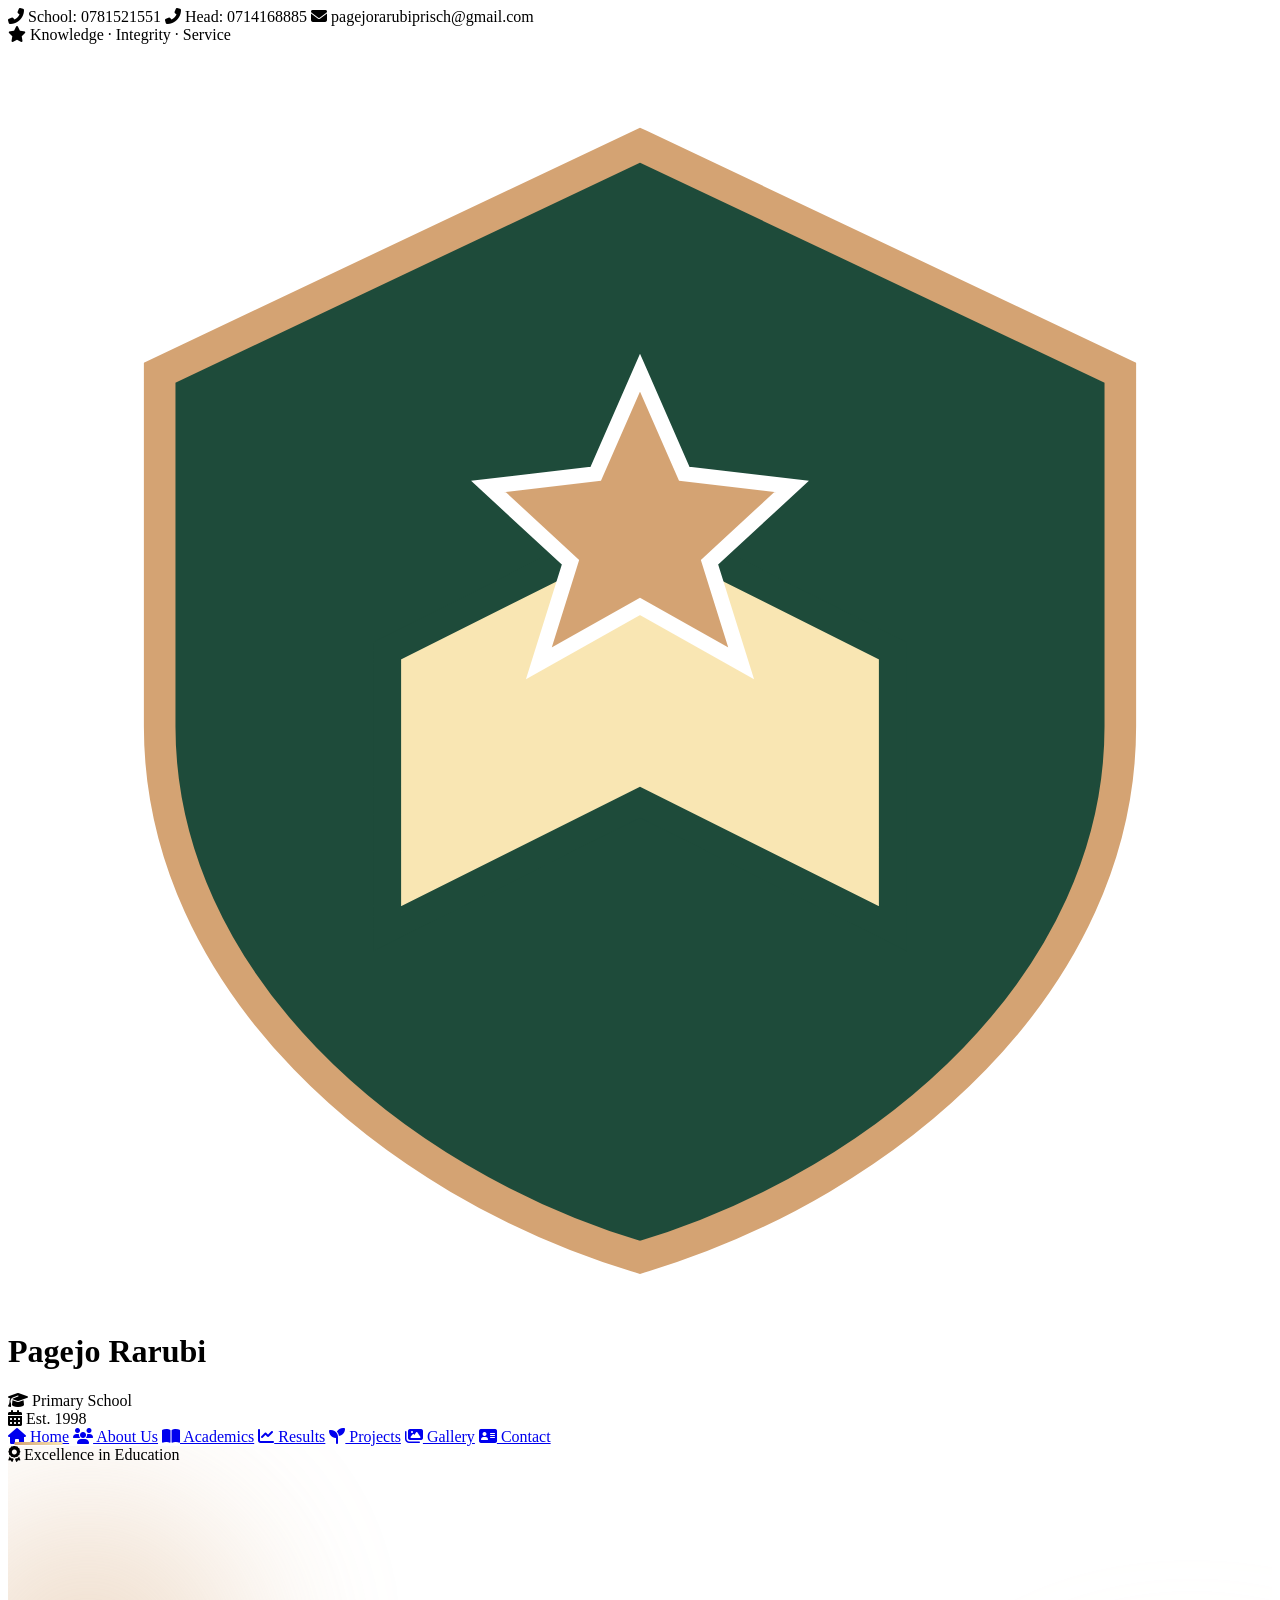
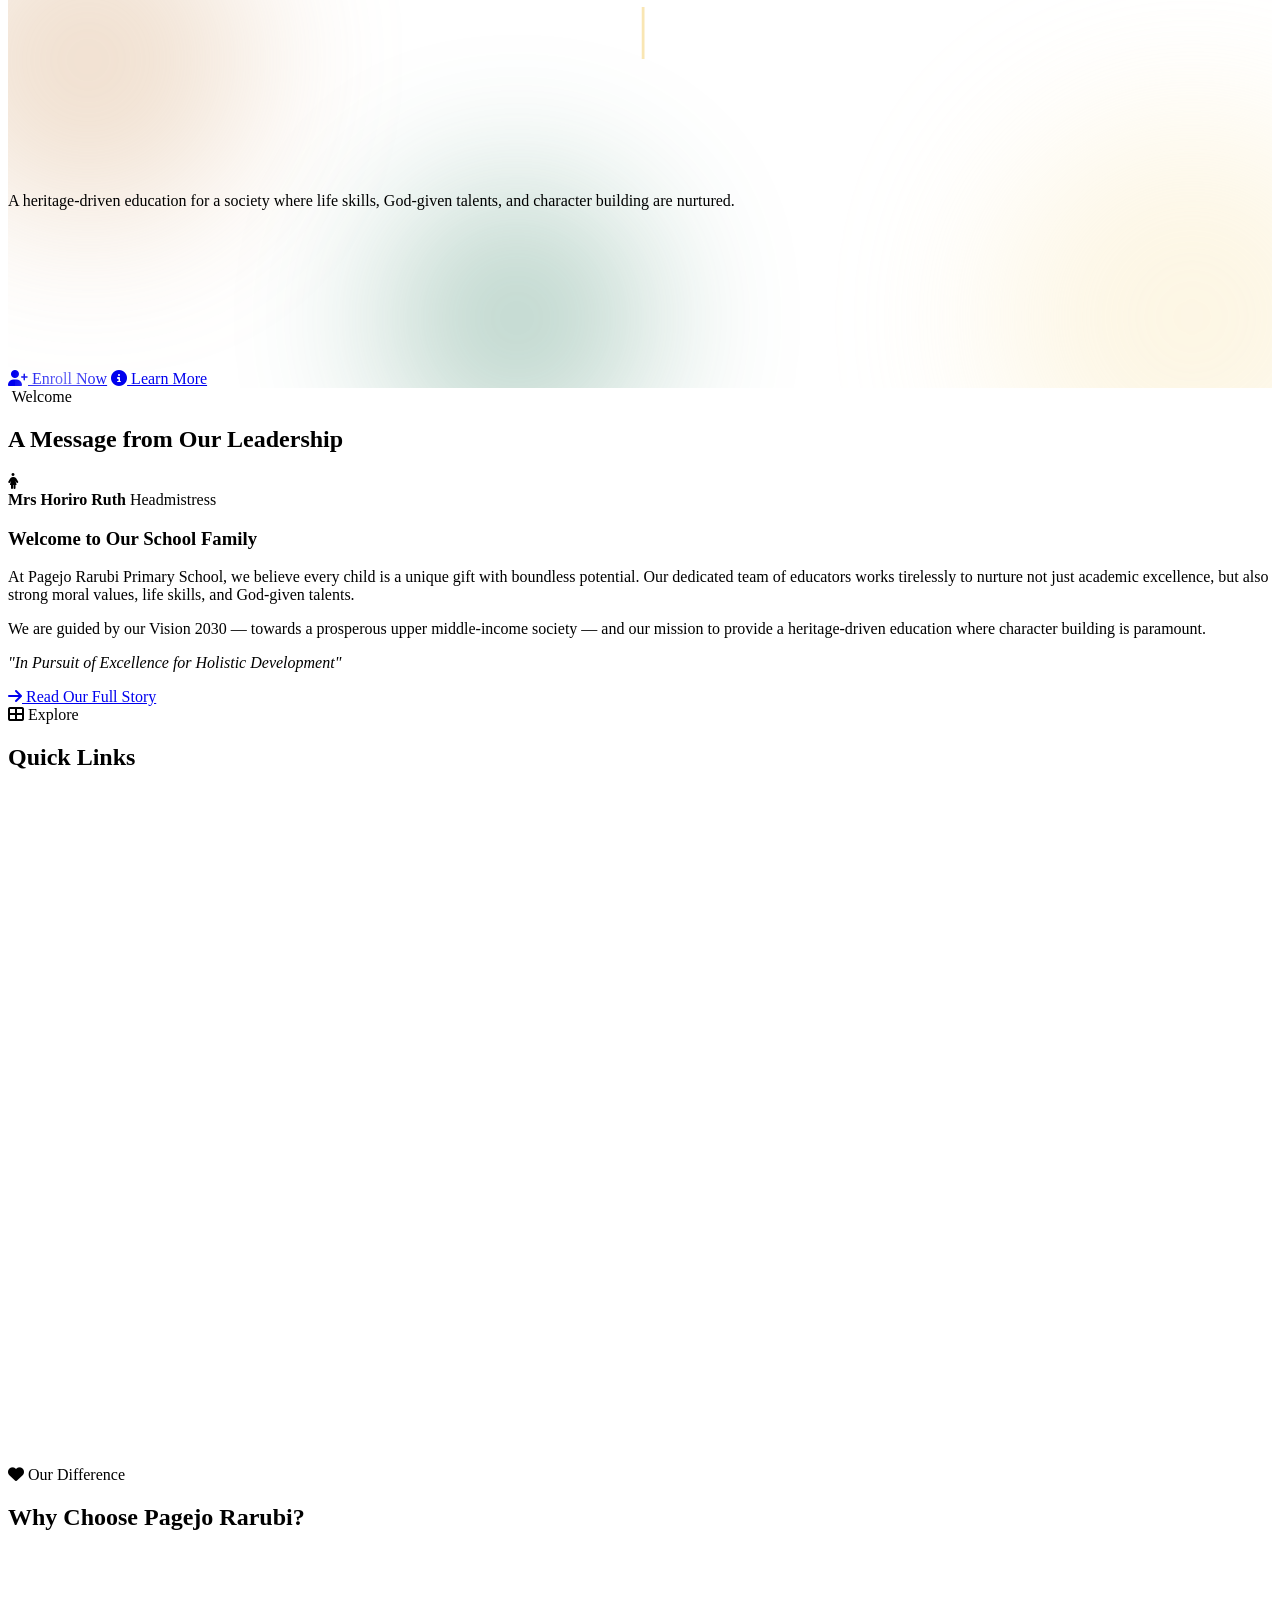
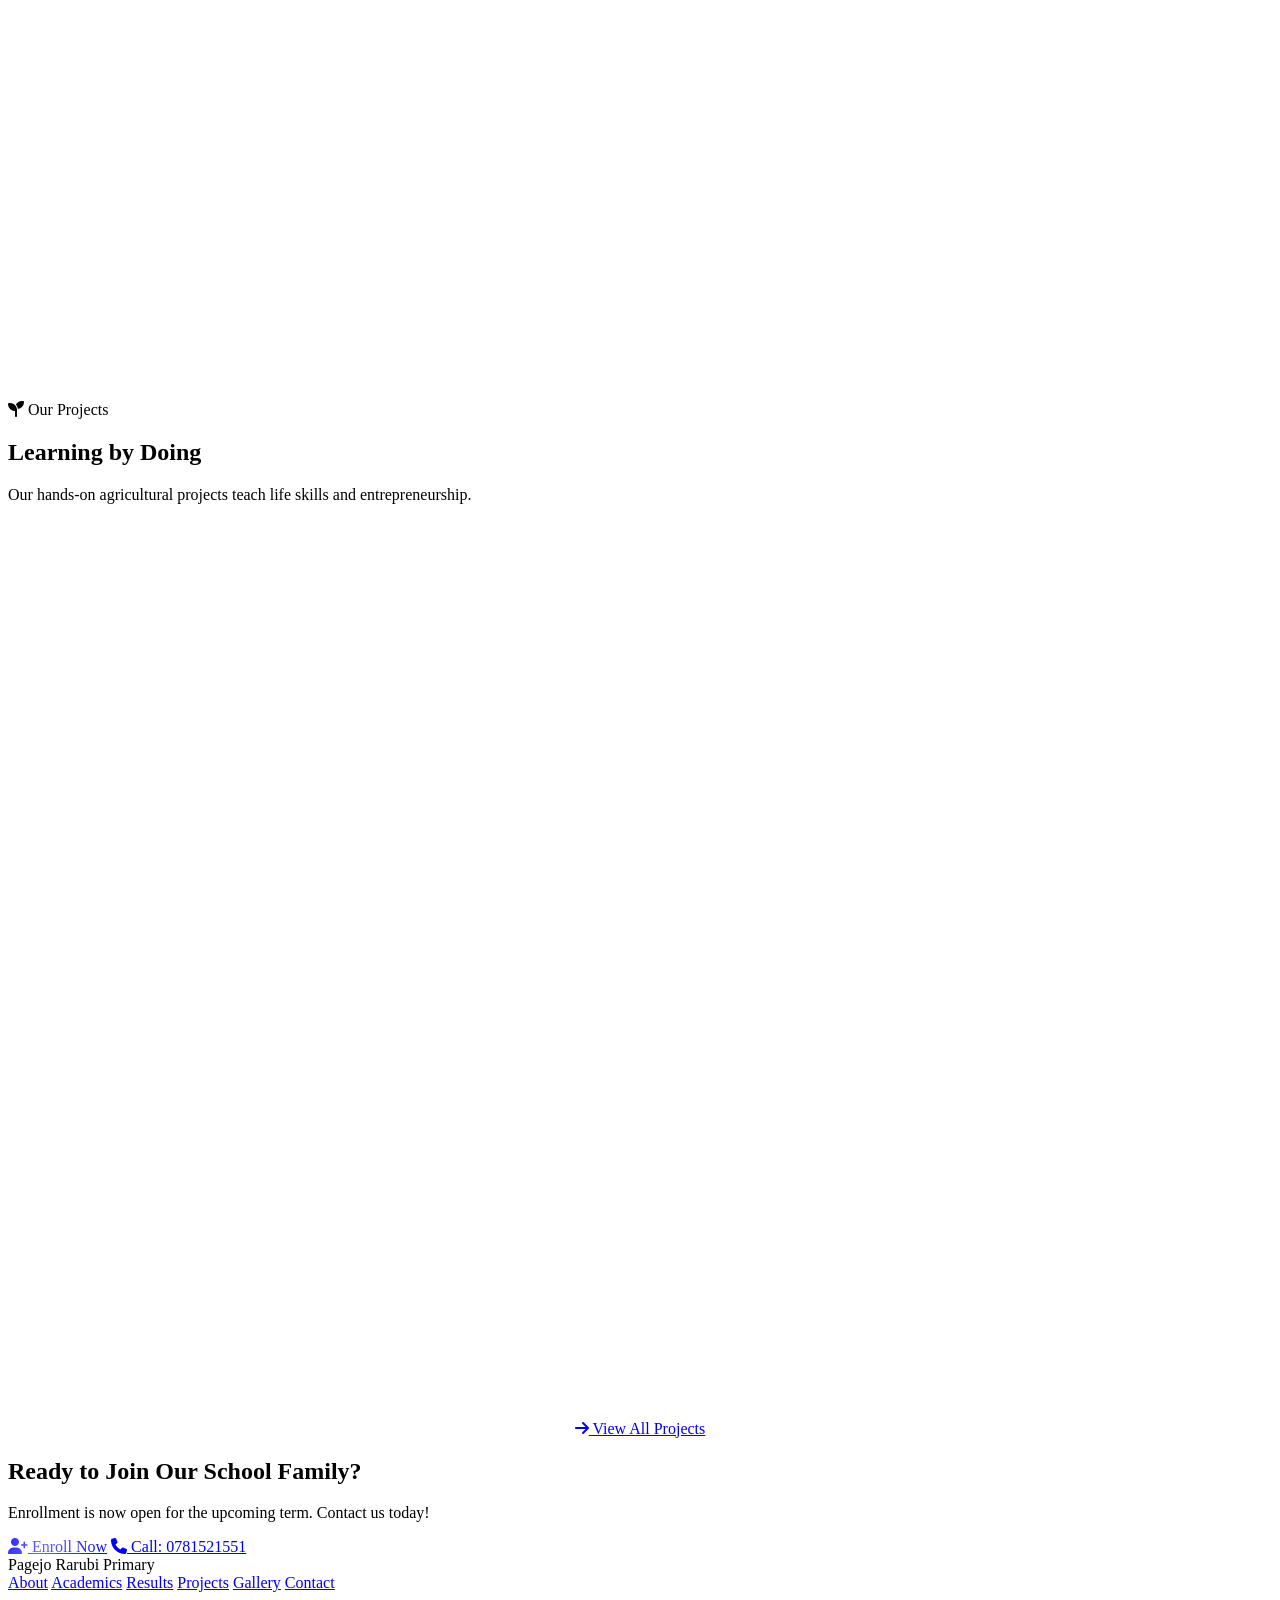
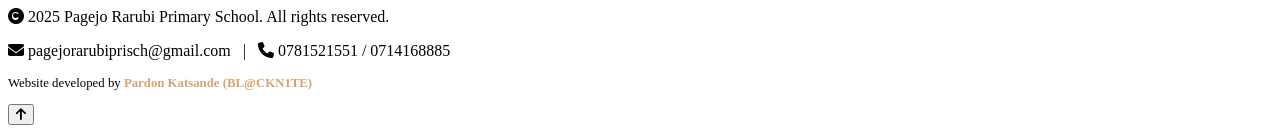
==== index.html @ 3836913b "Update index.html" ====
<!DOCTYPE html>
<html lang="en">
<head>
  <meta charset="UTF-8">
  <meta name="viewport" content="width=device-width, initial-scale=1.0">
  <title>Pagejo Rarubi Primary School | Home</title>
  <meta name="description" content="Pagejo Rarubi Primary School — Excellence in Education.">
  <link rel="preconnect" href="https://fonts.googleapis.com">
  <link rel="preconnect" href="https://fonts.gstatic.com" crossorigin>
  <link href="https://fonts.googleapis.com/css2?family=Montserrat:wght@400;600;700;800;900&family=Open+Sans:wght@400;500;600;700&display=swap" rel="stylesheet">
  <link rel="stylesheet" href="https://cdnjs.cloudflare.com/ajax/libs/font-awesome/6.4.0/css/all.min.css">
  <link rel="stylesheet" href="css/style.css">
  <link rel="stylesheet" href="css/drawer.css">
  <style>
    /* ============================================================
       HOMEPAGE ANIMATIONS
       ============================================================ */

    /* ---------- Floating background orbs ---------- */
    .hero { position: relative; overflow: hidden; }
    .orb {
      position: absolute;
      border-radius: 50%;
      filter: blur(80px);
      opacity: 0.35;
      pointer-events: none;
      z-index: 0;
      animation: orbFloat 18s ease-in-out infinite;
    }
    .orb-1 { width: 320px; height: 320px; background: #d4a373; top: 10%; left: -80px; animation-delay: 0s; }
    .orb-2 { width: 400px; height: 400px; background: #f9e6b3; top: 50%; right: -120px; animation-delay: -6s; }
    .orb-3 { width: 260px; height: 260px; background: #2e7d5e; bottom: -60px; left: 30%; animation-delay: -12s; }

    @keyframes orbFloat {
      0%, 100% { transform: translate(0, 0) scale(1); }
      33%      { transform: translate(40px, -30px) scale(1.1); }
      66%      { transform: translate(-30px, 20px) scale(0.95); }
    }
    .hero-content { position: relative; z-index: 2; }

    /* ---------- Hero badge pulse ---------- */
    .hero-badge {
      animation: badgeFloat 3s ease-in-out infinite, badgeFadeIn 0.8s ease 0.1s both;
    }
    @keyframes badgeFloat {
      0%, 100% { transform: translateY(0); }
      50%      { transform: translateY(-6px); }
    }
    @keyframes badgeFadeIn {
      from { opacity: 0; transform: translateY(-20px) scale(0.9); }
      to   { opacity: 1; transform: translateY(0) scale(1); }
    }

    /* ---------- HERO TITLE — Typing Animation ---------- */
    .hero h2 {
      min-height: 4.2em;
      display: flex;
      align-items: center;
      justify-content: center;
      flex-wrap: wrap;
      font-size: 3.5rem;
      line-height: 1.15;
    }

    .typing-text {
      display: inline-block;
      background: linear-gradient(120deg, #f9e6b3 0%, #d4a373 50%, #f9e6b3 100%);
      background-size: 200% 100%;
      -webkit-background-clip: text;
      background-clip: text;
      -webkit-text-fill-color: transparent;
      animation: shimmerText 3s ease-in-out infinite;
      word-break: break-word;
    }

    @keyframes shimmerText {
      0%, 100% { background-position: 0% 50%; }
      50%      { background-position: 100% 50%; }
    }

    .typing-cursor {
      display: inline-block;
      margin-left: 6px;
      font-weight: 300;
      color: #f9e6b3;
      -webkit-text-fill-color: #f9e6b3;
      animation: blink 0.8s steps(2, start) infinite;
    }

    @keyframes blink {
      0%, 100% { opacity: 1; }
      50%      { opacity: 0; }
    }

    /* ---------- Hero subtitle slide-up ---------- */
    .hero p { animation: subtitleSlide 0.9s ease 0.6s both; }
    @keyframes subtitleSlide {
      from { opacity: 0; transform: translateY(25px); }
      to   { opacity: 1; transform: translateY(0); }
    }

    /* ---------- Hero stats counter pulse ---------- */
    .hero-stat .number { transition: transform 0.3s ease; }
    .hero-stat:hover .number {
      transform: scale(1.15);
      text-shadow: 0 0 30px rgba(249, 230, 179, 0.8);
    }

    /* ---------- Hero actions slide-in ---------- */
    .hero-actions { animation: subtitleSlide 0.9s ease 0.9s both; }

    /* ---------- Button shimmer ---------- */
    .btn {
      position: relative;
      overflow: hidden;
    }
    .btn::before {
      content: '';
      position: absolute;
      top: 0;
      left: -100%;
      width: 100%;
      height: 100%;
      background: linear-gradient(120deg, transparent 0%, rgba(255,255,255,0.4) 50%, transparent 100%);
      transition: left 0.7s ease;
      pointer-events: none;
    }
    .btn:hover::before { left: 100%; }

    /* ---------- Section header underline draw-in ---------- */
    .section-header h2::after {
      transform: scaleX(0);
      transform-origin: center;
      transition: transform 0.8s cubic-bezier(0.34, 1.56, 0.64, 1);
    }
    .section-header.visible h2::after { transform: scaleX(1); }

    /* ---------- Card stagger entrance ---------- */
    .quick-link-card,
    .highlight-card,
    .project-preview,
    .hero-stat {
      opacity: 0;
      transform: translateY(40px) scale(0.95);
      transition: opacity 0.7s ease, transform 0.7s cubic-bezier(0.34, 1.56, 0.64, 1);
    }
    .quick-link-card.visible,
    .highlight-card.visible,
    .project-preview.visible,
    .hero-stat.visible {
      opacity: 1;
      transform: translateY(0) scale(1);
    }

    .quick-link-card:nth-child(1) { transition-delay: 0s; }
    .quick-link-card:nth-child(2) { transition-delay: 0.08s; }
    .quick-link-card:nth-child(3) { transition-delay: 0.16s; }
    .quick-link-card:nth-child(4) { transition-delay: 0.24s; }
    .quick-link-card:nth-child(5) { transition-delay: 0.32s; }
    .quick-link-card:nth-child(6) { transition-delay: 0.4s; }

    .highlight-card:nth-child(1) { transition-delay: 0s; }
    .highlight-card:nth-child(2) { transition-delay: 0.1s; }
    .highlight-card:nth-child(3) { transition-delay: 0.2s; }
    .highlight-card:nth-child(4) { transition-delay: 0.3s; }

    .project-preview:nth-child(1) { transition-delay: 0s; }
    .project-preview:nth-child(2) { transition-delay: 0.12s; }
    .project-preview:nth-child(3) { transition-delay: 0.24s; }

    .quick-link-card:hover .quick-icon,
    .highlight-card:hover .icon-circle {
      animation: iconWiggle 0.6s ease;
    }
    @keyframes iconWiggle {
      0%   { transform: rotate(0) scale(1); }
      25%  { transform: rotate(-12deg) scale(1.15); }
      50%  { transform: rotate(10deg) scale(1.1); }
      75%  { transform: rotate(-5deg) scale(1.05); }
      100% { transform: rotate(0) scale(1); }
    }

    /* ---------- Welcome image Ken Burns zoom ---------- */
    .welcome-image img { transition: transform 8s ease; }
    .welcome-image.visible img { animation: kenBurns 12s ease-in-out infinite alternate; }
    @keyframes kenBurns {
      0%   { transform: scale(1) translate(0, 0); }
      100% { transform: scale(1.12) translate(-3%, -2%); }
    }

    /* ---------- Navbar underline slide ---------- */
    .navbar a { position: relative; overflow: hidden; }
    .navbar a::after {
      content: '';
      position: absolute;
      bottom: 0;
      left: 50%;
      width: 0;
      height: 3px;
      background: linear-gradient(90deg, #d4a373, #f9e6b3);
      transition: width 0.35s ease, left 0.35s ease;
      transform: translateX(-50%);
    }
    .navbar a:hover::after,
    .navbar a.active::after { width: 80%; }

    /* ---------- Back to top bounce-in ---------- */
    .back-to-top.visible { animation: bounceIn 0.6s cubic-bezier(0.34, 1.56, 0.64, 1); }
    @keyframes bounceIn {
      0%   { opacity: 0; transform: translateY(40px) scale(0.6); }
      60%  { opacity: 1; transform: translateY(-8px) scale(1.05); }
      100% { opacity: 1; transform: translateY(0) scale(1); }
    }

    /* ---------- Accessibility ---------- */
    @media (prefers-reduced-motion: reduce) {
      *, *::before, *::after {
        animation-duration: 0.01ms !important;
        animation-iteration-count: 1 !important;
        transition-duration: 0.01ms !important;
      }
      .quick-link-card, .highlight-card, .project-preview, .hero-stat { opacity: 1; transform: none; }
    }

    /* ---------- Mobile ---------- */
    @media (max-width: 768px) {
      .hero h2 { font-size: 2rem; min-height: 5em; }
      .typing-cursor { margin-left: 3px; }
      .orb-1 { width: 200px; height: 200px; }
      .orb-2 { width: 250px; height: 250px; }
      .orb-3 { width: 160px; height: 160px; }
    }
  </style>
</head>
<body class="page-home">

  <!-- TOP BAR -->
  <div class="top-bar">
    <div class="contact-info">
      <span><i class="fas fa-phone-alt"></i> School: 0781521551</span>
      <span><i class="fas fa-phone-alt"></i> Head: 0714168885</span>
      <span><i class="fas fa-envelope"></i> pagejorarubiprisch@gmail.com</span>
    </div>
    <div class="motto"><i class="fas fa-star"></i> Knowledge · Integrity · Service</div>
  </div>

  <!-- HEADER -->
  <header class="main-header" id="mainHeader">
    <div class="logo-area">
      <img src="images/logo.png" alt="Pagejo Rarubi Logo" class="school-logo-svg" style="object-fit: contain;" onerror="this.outerHTML='<svg class=\'school-logo-svg\' viewBox=\'0 0 100 100\' xmlns=\'http://www.w3.org/2000/svg\'><path d=\'M50 8 L88 26 L88 54 C88 74 70 90 50 96 C30 90 12 74 12 54 L12 26 L50 8 Z\' fill=\'#1e4b3a\' stroke=\'#d4a373\' stroke-width=\'2.5\'/><path d=\'M30 48 L50 38 L70 48 L70 70 L50 60 L30 70 L30 48 Z\' fill=\'#f9e6b3\' stroke=\'#1e4b3a\' stroke-width=\'2.2\'/><path d=\'M50 26 L53.5 34 L62 35 L55.5 41 L58 49 L50 44.5 L42 49 L44.5 41 L38 35 L46.5 34 L50 26 Z\' fill=\'#d4a373\' stroke=\'#fff\' stroke-width=\'1.2\'/></svg>';">
      <div class="school-name">
        <h1>Pagejo Rarubi</h1>
        <div class="subhead"><i class="fas fa-graduation-cap"></i> Primary School</div>
      </div>
    </div>
    <div class="header-badge"><i class="fas fa-calendar-alt"></i> Est. 1998</div>
  </header>

  <!-- NAVIGATION -->
  <nav class="navbar">
    <a href="index.html" class="active"><i class="fas fa-home"></i> Home</a>
    <a href="about.html"><i class="fas fa-users"></i> About Us</a>
    <a href="academics.html"><i class="fas fa-book-open"></i> Academics</a>
    <a href="results.html"><i class="fas fa-chart-line"></i> Results</a>
    <a href="projects.html"><i class="fas fa-seedling"></i> Projects</a>
    <a href="gallery.html"><i class="fas fa-images"></i> Gallery</a>
    <a href="contact.html"><i class="fas fa-address-card"></i> Contact</a>
  </nav>

  <!-- HERO -->
  <section class="hero" id="hero">
    <div class="orb orb-1"></div>
    <div class="orb orb-2"></div>
    <div class="orb orb-3"></div>

    <div class="hero-content">
      <div class="hero-badge"><i class="fas fa-award"></i> Excellence in Education</div>

      <h2 id="heroTitle">
        <span id="typingText" class="typing-text"></span><span class="typing-cursor">|</span>
      </h2>

      <p>A heritage-driven education for a society where life skills, God-given talents, and character building are nurtured.</p>

      <div class="hero-stats">
        <div class="hero-stat animate-on-scroll"><div class="number" data-count="25" data-suffix="+">0+</div><div class="label">Years of Excellence</div></div>
        <div class="hero-stat animate-on-scroll"><div class="number" data-count="446">0</div><div class="label">Happy Learners</div></div>
        <div class="hero-stat animate-on-scroll"><div class="number" data-count="13">0</div><div class="label">Dedicated Staff</div></div>
        <div class="hero-stat animate-on-scroll"><div class="number" data-count="80" data-suffix="%">0%</div><div class="label">Pass Rate</div></div>
      </div>

      <div class="hero-actions">
        <a href="contact.html" class="btn btn-gold"><i class="fas fa-user-plus"></i> Enroll Now</a>
        <a href="about.html" class="btn btn-outline"><i class="fas fa-info-circle"></i> Learn More</a>
      </div>
    </div>
  </section>

  <!-- WELCOME -->
  <section class="section" id="welcome-section">
    <div class="section-container">
      <div class="section-header animate-on-scroll">
        <span class="eyebrow"><i class="fas fa-hand-wave"></i> Welcome</span>
        <h2>A Message from Our Leadership</h2>
      </div>
      <div class="welcome-grid">
        <div class="welcome-image animate-on-scroll" style="padding: 0; overflow: hidden;">
          <img src="images/head-horiro.jpg" alt="Mrs Horiro Ruth - Headmistress" loading="lazy" style="width: 100%; height: 100%; object-fit: cover; min-height: 350px; position: absolute; top: 0; left: 0;" onerror="this.style.display='none'; this.parentElement.insertAdjacentHTML('afterbegin', '<i class=\'fas fa-female placeholder-icon\'></i>');">
          <div class="image-caption">
            <strong>Mrs Horiro Ruth</strong>
            <span>Headmistress</span>
          </div>
        </div>
        <div class="welcome-text animate-on-scroll">
          <h3>Welcome to Our School Family</h3>
          <p>At Pagejo Rarubi Primary School, we believe every child is a unique gift with boundless potential. Our dedicated team of educators works tirelessly to nurture not just academic excellence, but also strong moral values, life skills, and God-given talents.</p>
          <p>We are guided by our Vision 2030 — towards a prosperous upper middle-income society — and our mission to provide a heritage-driven education where character building is paramount.</p>
          <p><em>"In Pursuit of Excellence for Holistic Development"</em></p>
          <a href="about.html" class="btn btn-green"><i class="fas fa-arrow-right"></i> Read Our Full Story</a>
        </div>
      </div>
    </div>
  </section>

  <!-- QUICK LINKS -->
  <section class="section" id="quick-links" style="background: rgba(255,255,255,0.7);">
    <div class="section-container">
      <div class="section-header animate-on-scroll">
        <span class="eyebrow"><i class="fas fa-th-large"></i> Explore</span>
        <h2>Quick Links</h2>
      </div>
      <div class="quick-links-grid">
        <a href="about.html" class="quick-link-card animate-on-scroll">
          <div class="quick-icon"><i class="fas fa-bullseye"></i></div>
          <h4>Vision &amp; Mission</h4>
          <p>Discover our direction and purpose</p>
        </a>
        <a href="about.html" class="quick-link-card animate-on-scroll">
          <div class="quick-icon"><i class="fas fa-handshake"></i></div>
          <h4>Client's Charter</h4>
          <p>Our promise to learners and parents</p>
        </a>
        <a href="academics.html" class="quick-link-card animate-on-scroll">
          <div class="quick-icon"><i class="fas fa-clock"></i></div>
          <h4>Timetable</h4>
          <p>Daily and afternoon activities</p>
        </a>
        <a href="results.html" class="quick-link-card animate-on-scroll">
          <div class="quick-icon"><i class="fas fa-chart-line"></i></div>
          <h4>Results</h4>
          <p>View examination performance</p>
        </a>
        <a href="projects.html" class="quick-link-card animate-on-scroll">
          <div class="quick-icon"><i class="fas fa-seedling"></i></div>
          <h4>School Projects</h4>
          <p>Mushroom, pumpkins &amp; road runners</p>
        </a>
        <a href="contact.html" class="quick-link-card animate-on-scroll">
          <div class="quick-icon"><i class="fas fa-address-card"></i></div>
          <h4>Contact Us</h4>
          <p>Enrollment &amp; general enquiries</p>
        </a>
      </div>
    </div>
  </section>

  <!-- WHY CHOOSE US -->
  <section class="section" id="why-choose">
    <div class="section-container">
      <div class="section-header animate-on-scroll">
        <span class="eyebrow"><i class="fas fa-heart"></i> Our Difference</span>
        <h2>Why Choose Pagejo Rarubi?</h2>
      </div>
      <div class="highlights-grid">
        <div class="highlight-card animate-on-scroll">
          <div class="icon-circle"><i class="fas fa-book"></i></div>
          <h4>Rich Curriculum</h4>
          <p>Balanced national curriculum enriched with arts, sports, and life skills.</p>
        </div>
        <div class="highlight-card animate-on-scroll">
          <div class="icon-circle"><i class="fas fa-hand-holding-heart"></i></div>
          <h4>Care &amp; Support</h4>
          <p>Small class sizes and dedicated teachers focused on every child's growth.</p>
        </div>
        <div class="highlight-card animate-on-scroll">
          <div class="icon-circle"><i class="fas fa-tree"></i></div>
          <h4>Green Campus</h4>
          <p>Spacious grounds and a school garden that inspire curiosity and health.</p>
        </div>
        <div class="highlight-card animate-on-scroll">
          <div class="icon-circle"><i class="fas fa-trophy"></i></div>
          <h4>Holistic Success</h4>
          <p>We celebrate academics, sports, culture, and character development.</p>
        </div>
      </div>
    </div>
  </section>

  <!-- PROJECTS PREVIEW -->
  <section class="section" id="projects-preview" style="background: rgba(255,255,255,0.7);">
    <div class="section-container">
      <div class="section-header animate-on-scroll">
        <span class="eyebrow"><i class="fas fa-seedling"></i> Our Projects</span>
        <h2>Learning by Doing</h2>
        <p>Our hands-on agricultural projects teach life skills and entrepreneurship.</p>
      </div>
      <div class="projects-preview-grid">
        <div class="project-preview animate-on-scroll">
          <div class="project-preview-img" style="background: linear-gradient(135deg, #8B6F47, #6B4F2F); height: 200px; padding: 0; overflow: hidden;">
            <img src="images/mushroom.jpg" alt="Mushroom Growing Project" loading="lazy" style="width: 100%; height: 100%; object-fit: cover; transition: transform 0.6s ease;" onmouseover="this.style.transform='scale(1.1)'" onmouseout="this.style.transform='scale(1)'" onerror="this.style.display='none'; this.parentElement.innerHTML='<i class=\'fas fa-seedling\' style=\'font-size: 4rem; color: #fff;\'></i>';">
          </div>
          <h4>Mushroom Growing</h4>
          <p>Students learn cultivation, harvesting, and marketing of mushrooms.</p>
        </div>
        <div class="project-preview animate-on-scroll">
          <div class="project-preview-img" style="background: linear-gradient(135deg, #E67E22, #D35400); height: 200px; padding: 0; overflow: hidden;">
            <img src="images/pumpkin.jpg" alt="Pumpkin Farming Project" loading="lazy" style="width: 100%; height: 100%; object-fit: cover; transition: transform 0.6s ease;" onmouseover="this.style.transform='scale(1.1)'" onmouseout="this.style.transform='scale(1)'" onerror="this.style.display='none'; this.parentElement.innerHTML='<i class=\'fas fa-leaf\' style=\'font-size: 4rem; color: #fff;\'></i>';">
          </div>
          <h4>Pumpkin Farming</h4>
          <p>Planting, nurturing, and harvesting pumpkins for nutrition and income.</p>
        </div>
        <div class="project-preview animate-on-scroll">
          <div class="project-preview-img" style="background: linear-gradient(135deg, #3498DB, #2980B9); height: 200px; padding: 0; overflow: hidden;">
            <img src="images/roadrunners.jpg" alt="Road Runners Chicks Project" loading="lazy" style="width: 100%; height: 100%; object-fit: cover; transition: transform 0.6s ease;" onmouseover="this.style.transform='scale(1.1)'" onmouseout="this.style.transform='scale(1)'" onerror="this.style.display='none'; this.parentElement.innerHTML='<i class=\'fas fa-kiwi-bird\' style=\'font-size: 4rem; color: #fff;\'></i>';">
          </div>
          <h4>Road Runners Chicks</h4>
          <p>Poultry rearing project teaching students animal husbandry skills.</p>
        </div>
      </div>
      <div style="text-align: center; margin-top: 2rem;">
        <a href="projects.html" class="btn btn-green"><i class="fas fa-arrow-right"></i> View All Projects</a>
      </div>
    </div>
  </section>

  <!-- CTA BANNER -->
  <section class="cta-banner" id="cta-banner">
    <div class="cta-content">
      <h2>Ready to Join Our School Family?</h2>
      <p>Enrollment is now open for the upcoming term. Contact us today!</p>
      <div class="cta-actions">
        <a href="contact.html" class="btn btn-gold"><i class="fas fa-user-plus"></i> Enroll Now</a>
        <a href="tel:0781521551" class="btn btn-outline"><i class="fas fa-phone"></i> Call: 0781521551</a>
      </div>
    </div>
  </section>

  <!-- FOOTER -->
  <footer class="footer">
    <div class="footer-content">
      <div class="footer-brand">
        <img src="images/logo.png" alt="School Logo" style="width: 50px; height: 50px; object-fit: contain;" onerror="this.style.display='none';">
        <span>Pagejo Rarubi Primary</span>
      </div>
      <div class="footer-links">
        <a href="about.html">About</a>
        <a href="academics.html">Academics</a>
        <a href="results.html">Results</a>
        <a href="projects.html">Projects</a>
        <a href="gallery.html">Gallery</a>
        <a href="contact.html">Contact</a>
      </div>
    </div>
    <div class="footer-bottom">
      <p><i class="fas fa-copyright"></i> 2025 Pagejo Rarubi Primary School. All rights reserved.</p>
      <p><i class="fas fa-envelope"></i> pagejorarubiprisch@gmail.com &nbsp; | &nbsp; <i class="fas fa-phone"></i> 0781521551 / 0714168885</p>
      <p style="margin-top: 8px; font-size: 0.8rem;">Website developed by <strong style="color: var(--accent, #d4a373);">Pardon Katsande (BL@CKN1TE)</strong></p>
    </div>
  </footer>

  <button class="back-to-top" id="backToTop"><i class="fas fa-arrow-up"></i></button>

  <!-- SCRIPTS -->
  <script src="js/admin.js"></script>
  <script src="js/lightbox.js"></script>
  <script src="js/drawer.js"></script>
  <script src="js/script.js"></script>
</body>
          </html>
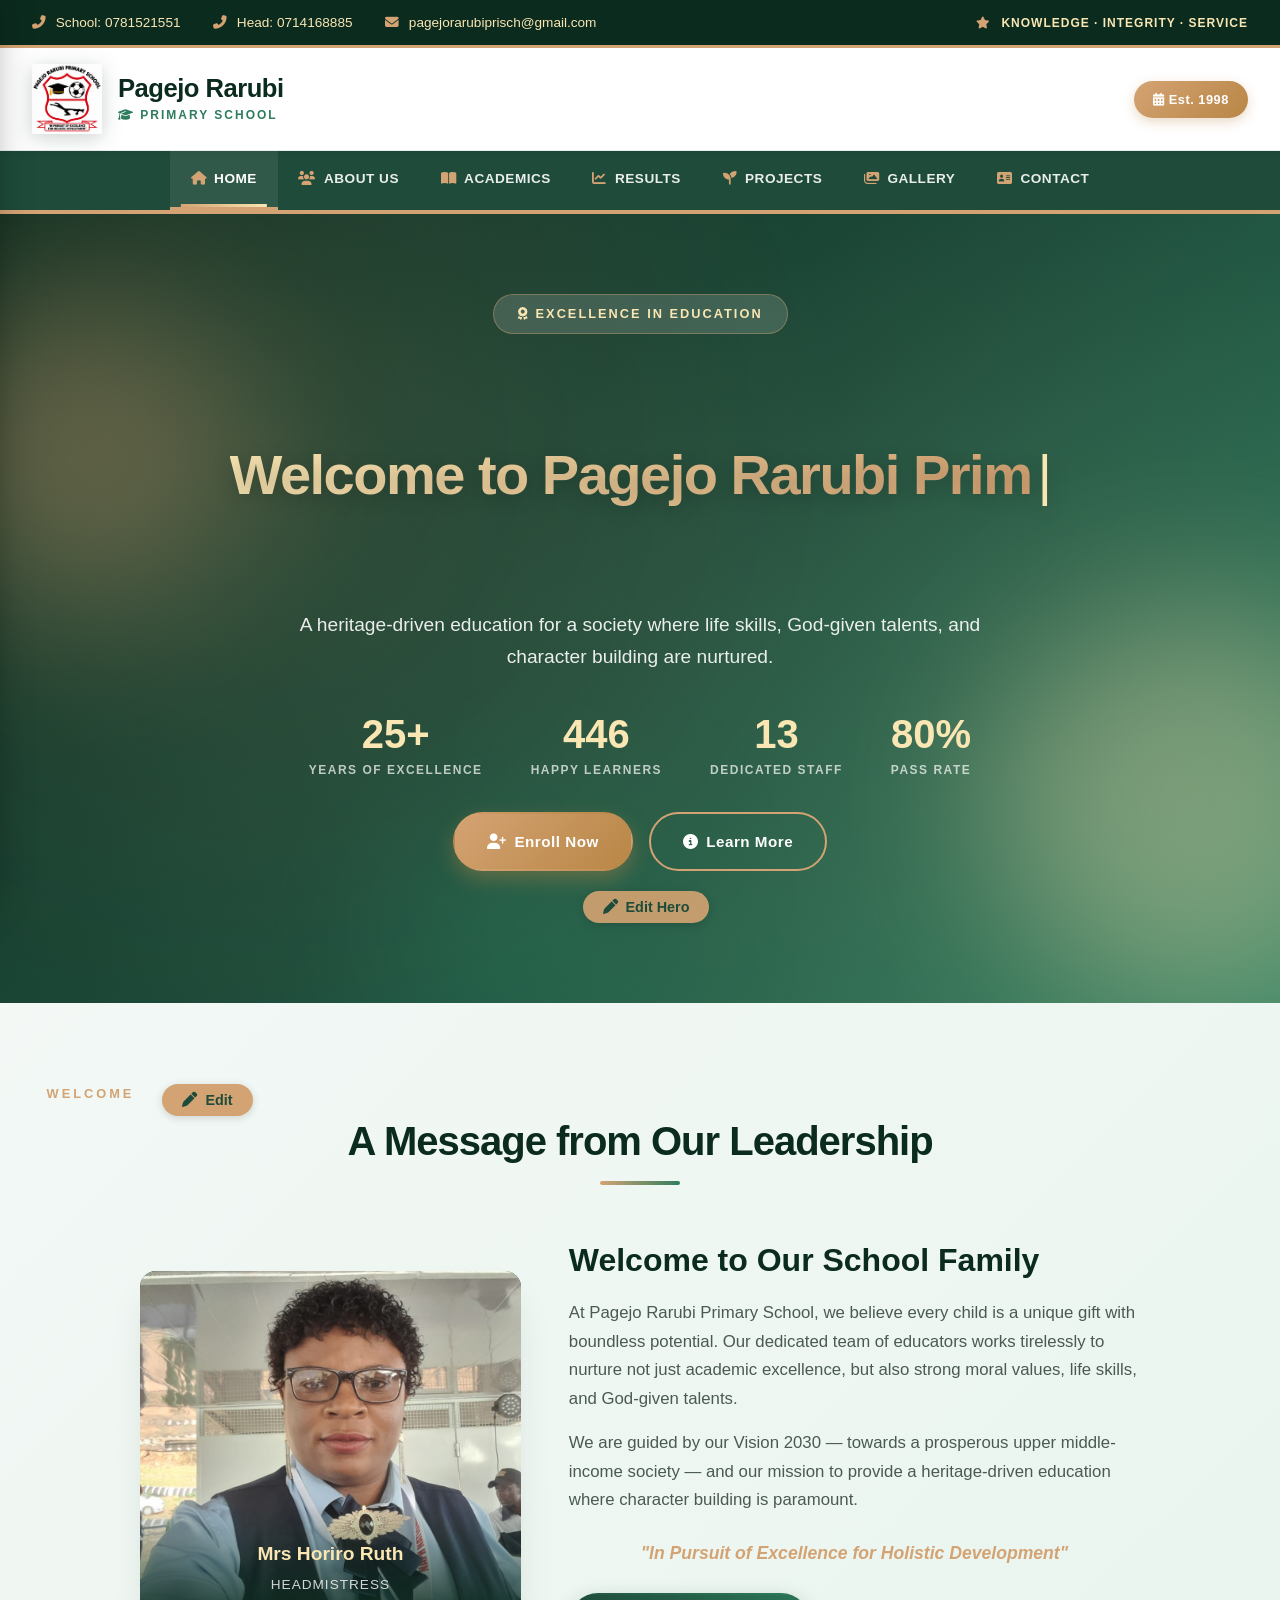
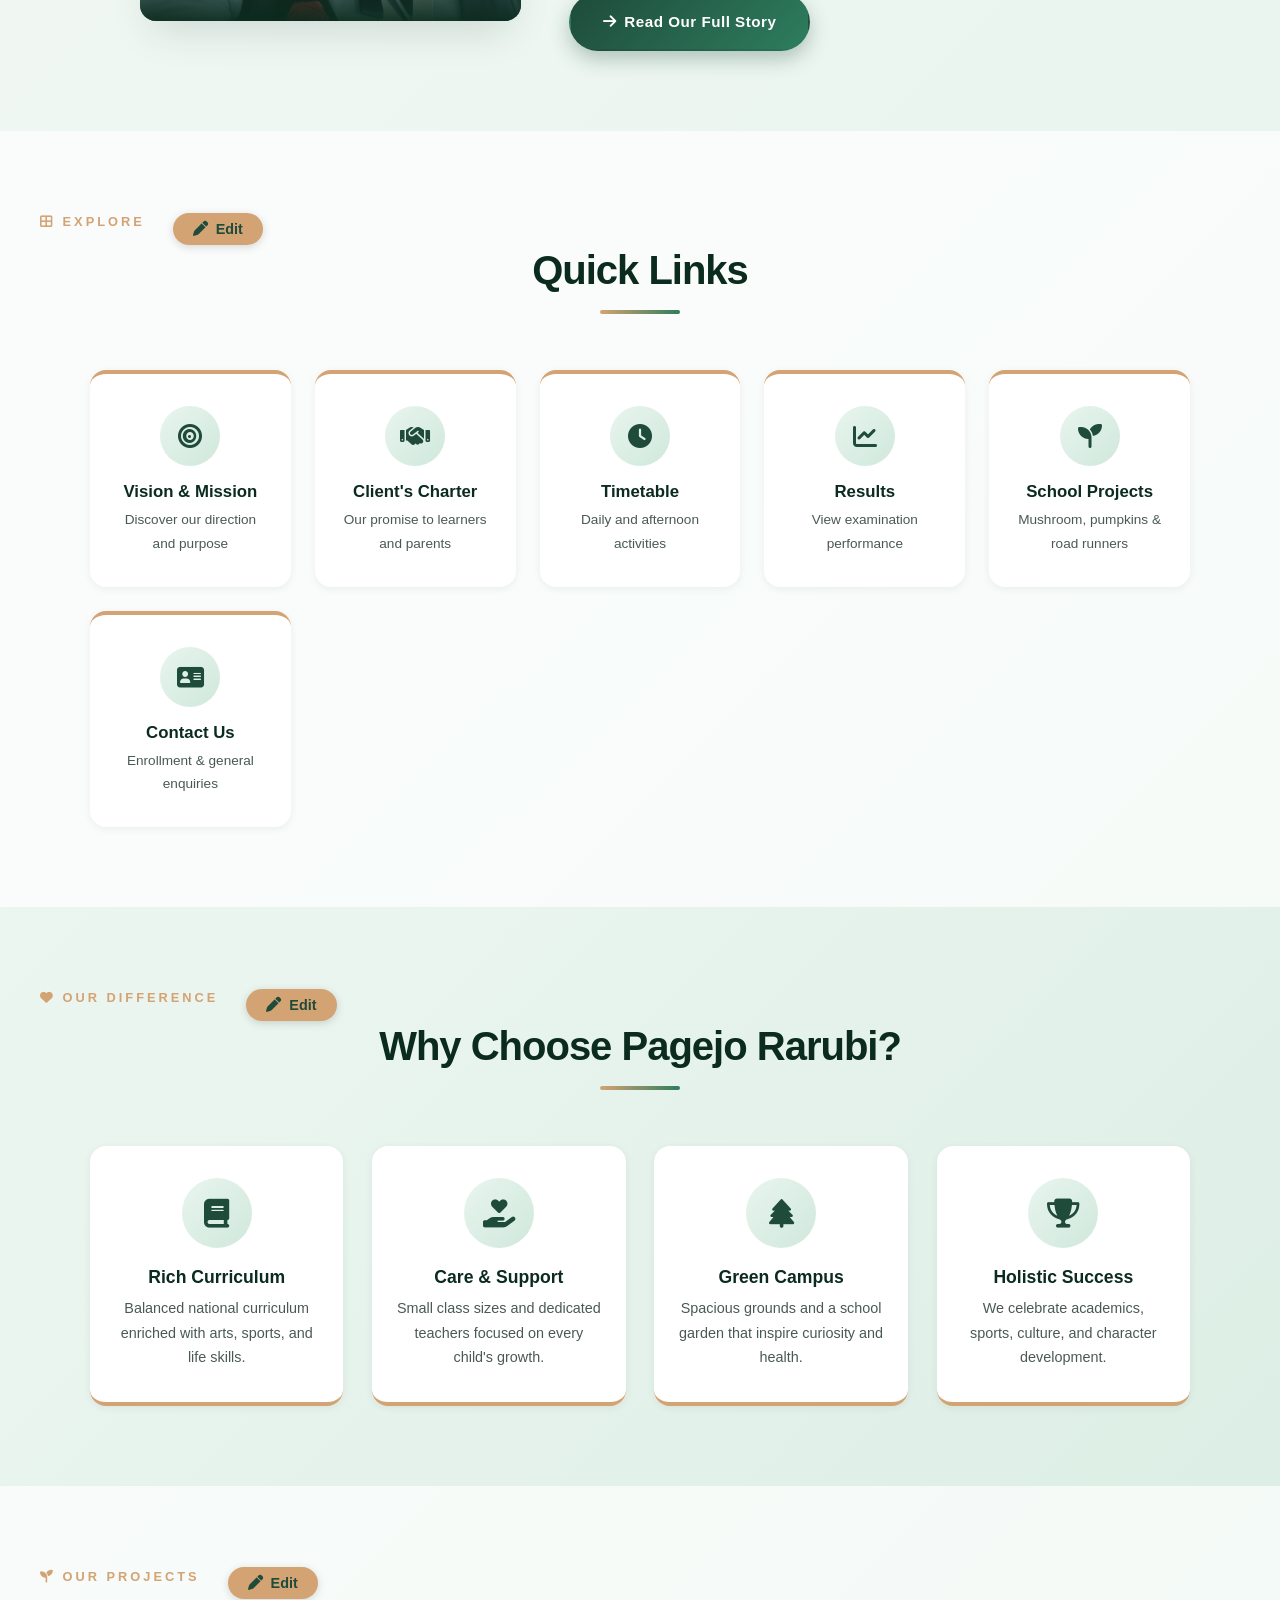
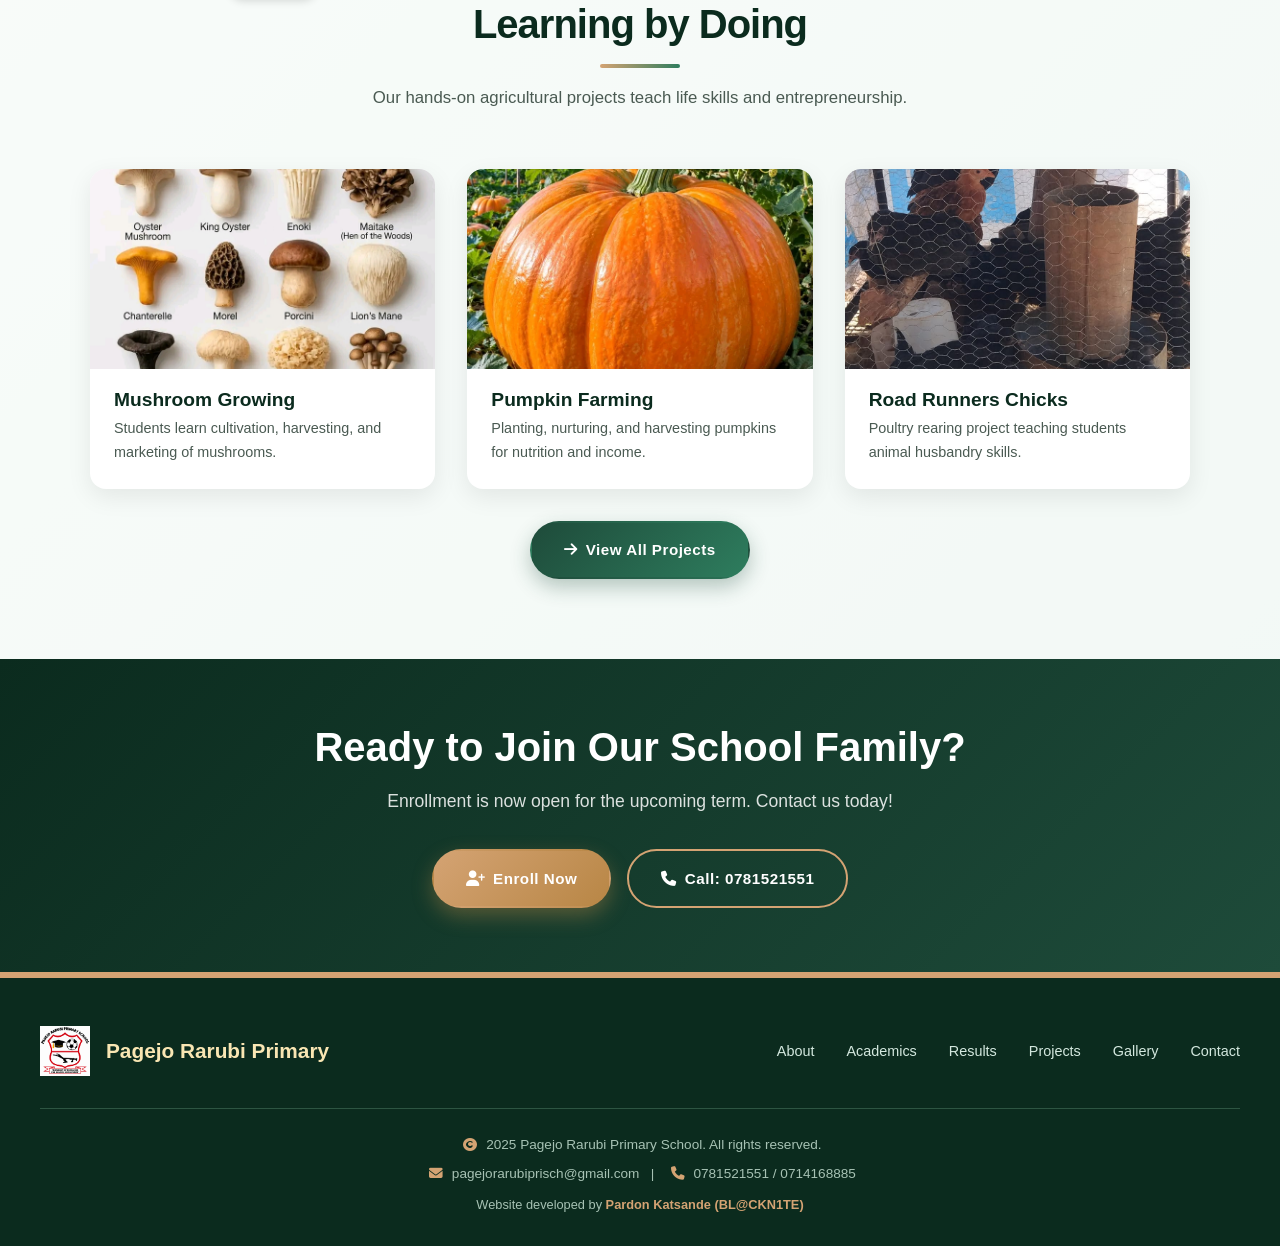
==== commit 02614b8e: "Update index.html" ====
--- a/index.html
+++ b/index.html
@@ -13,7 +13,7 @@
   <link rel="stylesheet" href="css/drawer.css">
   <style>
     /* ============================================================
-       HOMEPAGE ANIMATIONS
+       HOMEPAGE ANIMATIONS (unchanged)
        ============================================================ */
 
     /* ---------- Floating background orbs ---------- */
@@ -230,9 +230,248 @@
       .orb-2 { width: 250px; height: 250px; }
       .orb-3 { width: 160px; height: 160px; }
     }
+
+    /* ============================================================
+       WELCOME LOADER — spinning rounded rings with logo
+       ============================================================ */
+    #welcomeLoader {
+      position: fixed;
+      inset: 0;
+      z-index: 9999;
+      display: flex;
+      flex-direction: column;
+      align-items: center;
+      justify-content: center;
+      background: radial-gradient(circle at 50% 40%, #1e4b3a 0%, #0f2a20 60%, #081a12 100%);
+      transition: opacity 0.8s ease, visibility 0.8s ease;
+    }
+    #welcomeLoader.hide {
+      opacity: 0;
+      visibility: hidden;
+      pointer-events: none;
+    }
+
+    .loader-logo-wrap {
+      position: relative;
+      width: 180px;
+      height: 180px;
+      display: flex;
+      align-items: center;
+      justify-content: center;
+    }
+
+    /* Spinning rings */
+    .loader-ring {
+      position: absolute;
+      border-radius: 50%;
+      border: 3px solid transparent;
+      box-sizing: border-box;
+    }
+    .ring-1 {
+      width: 100%;
+      height: 100%;
+      border-top-color: #d4a373;
+      border-right-color: #d4a373;
+      animation: spinCW 1.6s linear infinite;
+      box-shadow: 0 0 25px rgba(212, 163, 115, 0.5);
+    }
+    .ring-2 {
+      width: 80%;
+      height: 80%;
+      border-bottom-color: #f9e6b3;
+      border-left-color: #f9e6b3;
+      animation: spinCCW 2.1s linear infinite;
+      box-shadow: 0 0 20px rgba(249, 230, 179, 0.4);
+    }
+    .ring-3 {
+      width: 60%;
+      height: 60%;
+      border-top-color: #6ee7b7;
+      border-right-color: #6ee7b7;
+      animation: spinCW 2.8s linear infinite;
+      box-shadow: 0 0 18px rgba(110, 231, 183, 0.4);
+    }
+
+    @keyframes spinCW {
+      to { transform: rotate(360deg); }
+    }
+    @keyframes spinCCW {
+      to { transform: rotate(-360deg); }
+    }
+
+    .loader-logo {
+      position: relative;
+      z-index: 2;
+      width: 90px;
+      height: 90px;
+      border-radius: 50%;
+      object-fit: contain;
+      background: #f9e6b3;
+      padding: 10px;
+      box-shadow: 0 0 30px rgba(249, 230, 179, 0.6), 0 0 60px rgba(212, 163, 115, 0.3);
+      animation: logoPulse 2s ease-in-out infinite;
+    }
+
+    @keyframes logoPulse {
+      0%, 100% { transform: scale(1); }
+      50%      { transform: scale(1.06); }
+    }
+
+    .loader-text {
+      margin-top: 28px;
+      font-family: 'Montserrat', sans-serif;
+      font-weight: 700;
+      font-size: 1.1rem;
+      letter-spacing: 3px;
+      text-transform: uppercase;
+      color: #f9e6b3;
+      opacity: 0;
+      animation: fadeUp 0.9s ease 0.3s forwards;
+    }
+    .loader-sub {
+      margin-top: 8px;
+      font-family: 'Open Sans', sans-serif;
+      font-size: 0.85rem;
+      color: #a8d5c0;
+      letter-spacing: 1.5px;
+      opacity: 0;
+      animation: fadeUp 0.9s ease 0.6s forwards;
+    }
+    @keyframes fadeUp {
+      from { opacity: 0; transform: translateY(14px); }
+      to   { opacity: 1; transform: translateY(0); }
+    }
+
+    .loader-dots {
+      margin-top: 18px;
+      display: flex;
+      gap: 8px;
+    }
+    .loader-dots span {
+      width: 9px;
+      height: 9px;
+      border-radius: 50%;
+      background: #d4a373;
+      opacity: 0.4;
+      animation: dotPulse 1.2s ease-in-out infinite;
+    }
+    .loader-dots span:nth-child(2) { animation-delay: 0.2s; }
+    .loader-dots span:nth-child(3) { animation-delay: 0.4s; }
+    @keyframes dotPulse {
+      0%, 100% { opacity: 0.3; transform: scale(0.85); }
+      50%      { opacity: 1; transform: scale(1.2); }
+    }
+
+    @media (max-width: 480px) {
+      .loader-logo-wrap { width: 130px; height: 130px; }
+      .loader-logo { width: 64px; height: 64px; }
+      .loader-text { font-size: 0.9rem; letter-spacing: 2px; }
+      .loader-sub { font-size: 0.75rem; }
+    }
+
+    /* ============================================================
+       EDIT MODE STYLES (additions only, matching academics page)
+       ============================================================ */
+    .edit-toggle-btn {
+      background: #d4a373;
+      color: #1e4b3a;
+      border: none;
+      border-radius: 30px;
+      padding: 8px 20px;
+      font-weight: 700;
+      font-size: 0.9rem;
+      cursor: pointer;
+      transition: all 0.3s ease;
+      display: inline-flex;
+      align-items: center;
+      gap: 8px;
+      margin-left: 12px;
+      box-shadow: 0 2px 8px rgba(0,0,0,0.15);
+      vertical-align: middle;
+    }
+    .edit-toggle-btn:hover {
+      background: #c49a6c;
+      transform: translateY(-1px);
+      box-shadow: 0 4px 12px rgba(0,0,0,0.2);
+    }
+    .edit-toggle-btn i { font-size: 0.95rem; }
+    .section-header .header-actions {
+      display: flex;
+      align-items: center;
+      flex-wrap: wrap;
+      gap: 8px;
+    }
+    .section-header .header-actions .eyebrow { margin-right: 8px; }
+
+    [contenteditable="true"] {
+      outline: 2px dashed rgba(212, 163, 115, 0.6);
+      outline-offset: 2px;
+      background: rgba(255, 255, 255, 0.5);
+      border-radius: 4px;
+      transition: outline 0.2s;
+      min-width: 20px;
+      display: inline-block;
+    }
+    [contenteditable="true"]:hover {
+      outline: 2px dashed #d4a373;
+      background: rgba(255, 255, 255, 0.75);
+    }
+    [contenteditable="true"]:focus {
+      outline: 2px solid #1e4b3a;
+      background: #fff;
+      box-shadow: 0 0 0 3px rgba(30, 75, 58, 0.15);
+    }
+    td[contenteditable="true"] { display: table-cell; }
+    .sop-list li[contenteditable="true"] { display: list-item; }
+    .catchment-item span[contenteditable="true"] { display: inline-block; }
+
+    .save-indicator {
+      font-size: 0.75rem;
+      color: #2e7d32;
+      margin-left: 6px;
+      opacity: 0;
+      transition: opacity 0.3s;
+    }
+    .save-indicator.show { opacity: 1; }
+
+    .edit-mode-active .edit-toggle-btn {
+      background: #1e4b3a;
+      color: #fff;
+    }
+    .edit-mode-active .edit-toggle-btn:hover { background: #14352a; }
+    .edit-mode-active .section-header .eyebrow { opacity: 0.7; }
+
+    .table-wrapper { position: relative; }
+
+    @media (max-width: 600px) {
+      .edit-toggle-btn {
+        padding: 6px 12px;
+        font-size: 0.78rem;
+      }
+      .section-header .header-actions {
+        flex-direction: column;
+        align-items: flex-start;
+      }
+    }
   </style>
 </head>
 <body class="page-home">
+
+  <!-- ============================================================
+       WELCOME LOADER
+       ============================================================ -->
+  <div id="welcomeLoader" aria-hidden="true">
+    <div class="loader-logo-wrap">
+      <span class="loader-ring ring-1"></span>
+      <span class="loader-ring ring-2"></span>
+      <span class="loader-ring ring-3"></span>
+      <img src="images/logo.png" alt="Pagejo Rarubi Primary School Logo" class="loader-logo"
+        onerror="this.style.display='none'; this.parentElement.insertAdjacentHTML('afterbegin', '<svg class=\'loader-logo\' viewBox=\'0 0 100 100\' xmlns=\'http://www.w3.org/2000/svg\'><path d=\'M50 8 L88 26 L88 54 C88 74 70 90 50 96 C30 90 12 74 12 54 L12 26 L50 8 Z\' fill=\'#1e4b3a\' stroke=\'#d4a373\' stroke-width=\'2.5\'/><path d=\'M30 48 L50 38 L70 48 L70 70 L50 60 L30 70 L30 48 Z\' fill=\'#f9e6b3\' stroke=\'#1e4b3a\' stroke-width=\'2.2\'/><path d=\'M50 26 L53.5 34 L62 35 L55.5 41 L58 49 L50 44.5 L42 49 L44.5 41 L38 35 L46.5 34 L50 26 Z\' fill=\'#d4a373\' stroke=\'#fff\' stroke-width=\'1.2\'/></svg>');">
+    </div>
+    <div class="loader-text">Pagejo Rarubi Primary</div>
+    <div class="loader-sub">Knowledge · Integrity · Service</div>
+    <div class="loader-dots"><span></span><span></span><span></span></div>
+  </div>
 
   <!-- TOP BAR -->
   <div class="top-bar">
@@ -280,18 +519,25 @@
         <span id="typingText" class="typing-text"></span><span class="typing-cursor">|</span>
       </h2>
 
-      <p>A heritage-driven education for a society where life skills, God-given talents, and character building are nurtured.</p>
+      <p contenteditable="false" id="heroSubtitle">A heritage-driven education for a society where life skills, God-given talents, and character building are nurtured.</p>
 
       <div class="hero-stats">
-        <div class="hero-stat animate-on-scroll"><div class="number" data-count="25" data-suffix="+">0+</div><div class="label">Years of Excellence</div></div>
-        <div class="hero-stat animate-on-scroll"><div class="number" data-count="446">0</div><div class="label">Happy Learners</div></div>
-        <div class="hero-stat animate-on-scroll"><div class="number" data-count="13">0</div><div class="label">Dedicated Staff</div></div>
-        <div class="hero-stat animate-on-scroll"><div class="number" data-count="80" data-suffix="%">0%</div><div class="label">Pass Rate</div></div>
+        <div class="hero-stat animate-on-scroll"><div class="number" data-count="25" data-suffix="+">0+</div><div class="label" contenteditable="false">Years of Excellence</div></div>
+        <div class="hero-stat animate-on-scroll"><div class="number" data-count="446">0</div><div class="label" contenteditable="false">Happy Learners</div></div>
+        <div class="hero-stat animate-on-scroll"><div class="number" data-count="13">0</div><div class="label" contenteditable="false">Dedicated Staff</div></div>
+        <div class="hero-stat animate-on-scroll"><div class="number" data-count="80" data-suffix="%">0%</div><div class="label" contenteditable="false">Pass Rate</div></div>
       </div>
 
       <div class="hero-actions">
         <a href="contact.html" class="btn btn-gold"><i class="fas fa-user-plus"></i> Enroll Now</a>
         <a href="about.html" class="btn btn-outline"><i class="fas fa-info-circle"></i> Learn More</a>
+      </div>
+
+      <!-- Hero Edit Button -->
+      <div style="margin-top: 20px; text-align: center; position: relative; z-index: 10;">
+        <button class="edit-toggle-btn" data-target="hero" id="heroEditBtn" style="background: rgba(212,163,115,0.9);">
+          <i class="fas fa-pen"></i> Edit Hero
+        </button>
       </div>
     </div>
   </section>
@@ -300,22 +546,27 @@
   <section class="section" id="welcome-section">
     <div class="section-container">
       <div class="section-header animate-on-scroll">
-        <span class="eyebrow"><i class="fas fa-hand-wave"></i> Welcome</span>
+        <div class="header-actions">
+          <span class="eyebrow"><i class="fas fa-hand-wave"></i> Welcome</span>
+          <button class="edit-toggle-btn" data-target="welcome" title="Enable editing for welcome section">
+            <i class="fas fa-pen"></i> Edit
+          </button>
+        </div>
         <h2>A Message from Our Leadership</h2>
       </div>
       <div class="welcome-grid">
         <div class="welcome-image animate-on-scroll" style="padding: 0; overflow: hidden;">
           <img src="images/head-horiro.jpg" alt="Mrs Horiro Ruth - Headmistress" loading="lazy" style="width: 100%; height: 100%; object-fit: cover; min-height: 350px; position: absolute; top: 0; left: 0;" onerror="this.style.display='none'; this.parentElement.insertAdjacentHTML('afterbegin', '<i class=\'fas fa-female placeholder-icon\'></i>');">
           <div class="image-caption">
-            <strong>Mrs Horiro Ruth</strong>
-            <span>Headmistress</span>
+            <strong contenteditable="false">Mrs Horiro Ruth</strong>
+            <span contenteditable="false">Headmistress</span>
           </div>
         </div>
         <div class="welcome-text animate-on-scroll">
-          <h3>Welcome to Our School Family</h3>
-          <p>At Pagejo Rarubi Primary School, we believe every child is a unique gift with boundless potential. Our dedicated team of educators works tirelessly to nurture not just academic excellence, but also strong moral values, life skills, and God-given talents.</p>
-          <p>We are guided by our Vision 2030 — towards a prosperous upper middle-income society — and our mission to provide a heritage-driven education where character building is paramount.</p>
-          <p><em>"In Pursuit of Excellence for Holistic Development"</em></p>
+          <h3 contenteditable="false">Welcome to Our School Family</h3>
+          <p contenteditable="false">At Pagejo Rarubi Primary School, we believe every child is a unique gift with boundless potential. Our dedicated team of educators works tirelessly to nurture not just academic excellence, but also strong moral values, life skills, and God-given talents.</p>
+          <p contenteditable="false">We are guided by our Vision 2030 — towards a prosperous upper middle-income society — and our mission to provide a heritage-driven education where character building is paramount.</p>
+          <p contenteditable="false"><em>"In Pursuit of Excellence for Holistic Development"</em></p>
           <a href="about.html" class="btn btn-green"><i class="fas fa-arrow-right"></i> Read Our Full Story</a>
         </div>
       </div>
@@ -326,39 +577,44 @@
   <section class="section" id="quick-links" style="background: rgba(255,255,255,0.7);">
     <div class="section-container">
       <div class="section-header animate-on-scroll">
-        <span class="eyebrow"><i class="fas fa-th-large"></i> Explore</span>
+        <div class="header-actions">
+          <span class="eyebrow"><i class="fas fa-th-large"></i> Explore</span>
+          <button class="edit-toggle-btn" data-target="quicklinks" title="Enable editing for quick links">
+            <i class="fas fa-pen"></i> Edit
+          </button>
+        </div>
         <h2>Quick Links</h2>
       </div>
-      <div class="quick-links-grid">
+      <div class="quick-links-grid" id="quickLinksGrid">
         <a href="about.html" class="quick-link-card animate-on-scroll">
           <div class="quick-icon"><i class="fas fa-bullseye"></i></div>
-          <h4>Vision &amp; Mission</h4>
-          <p>Discover our direction and purpose</p>
+          <h4 contenteditable="false">Vision &amp; Mission</h4>
+          <p contenteditable="false">Discover our direction and purpose</p>
         </a>
         <a href="about.html" class="quick-link-card animate-on-scroll">
           <div class="quick-icon"><i class="fas fa-handshake"></i></div>
-          <h4>Client's Charter</h4>
-          <p>Our promise to learners and parents</p>
+          <h4 contenteditable="false">Client's Charter</h4>
+          <p contenteditable="false">Our promise to learners and parents</p>
         </a>
         <a href="academics.html" class="quick-link-card animate-on-scroll">
           <div class="quick-icon"><i class="fas fa-clock"></i></div>
-          <h4>Timetable</h4>
-          <p>Daily and afternoon activities</p>
+          <h4 contenteditable="false">Timetable</h4>
+          <p contenteditable="false">Daily and afternoon activities</p>
         </a>
         <a href="results.html" class="quick-link-card animate-on-scroll">
           <div class="quick-icon"><i class="fas fa-chart-line"></i></div>
-          <h4>Results</h4>
-          <p>View examination performance</p>
+          <h4 contenteditable="false">Results</h4>
+          <p contenteditable="false">View examination performance</p>
         </a>
         <a href="projects.html" class="quick-link-card animate-on-scroll">
           <div class="quick-icon"><i class="fas fa-seedling"></i></div>
-          <h4>School Projects</h4>
-          <p>Mushroom, pumpkins &amp; road runners</p>
+          <h4 contenteditable="false">School Projects</h4>
+          <p contenteditable="false">Mushroom, pumpkins &amp; road runners</p>
         </a>
         <a href="contact.html" class="quick-link-card animate-on-scroll">
           <div class="quick-icon"><i class="fas fa-address-card"></i></div>
-          <h4>Contact Us</h4>
-          <p>Enrollment &amp; general enquiries</p>
+          <h4 contenteditable="false">Contact Us</h4>
+          <p contenteditable="false">Enrollment &amp; general enquiries</p>
         </a>
       </div>
     </div>
@@ -368,29 +624,34 @@
   <section class="section" id="why-choose">
     <div class="section-container">
       <div class="section-header animate-on-scroll">
-        <span class="eyebrow"><i class="fas fa-heart"></i> Our Difference</span>
+        <div class="header-actions">
+          <span class="eyebrow"><i class="fas fa-heart"></i> Our Difference</span>
+          <button class="edit-toggle-btn" data-target="highlights" title="Enable editing for highlights">
+            <i class="fas fa-pen"></i> Edit
+          </button>
+        </div>
         <h2>Why Choose Pagejo Rarubi?</h2>
       </div>
-      <div class="highlights-grid">
+      <div class="highlights-grid" id="highlightsGrid">
         <div class="highlight-card animate-on-scroll">
           <div class="icon-circle"><i class="fas fa-book"></i></div>
-          <h4>Rich Curriculum</h4>
-          <p>Balanced national curriculum enriched with arts, sports, and life skills.</p>
+          <h4 contenteditable="false">Rich Curriculum</h4>
+          <p contenteditable="false">Balanced national curriculum enriched with arts, sports, and life skills.</p>
         </div>
         <div class="highlight-card animate-on-scroll">
           <div class="icon-circle"><i class="fas fa-hand-holding-heart"></i></div>
-          <h4>Care &amp; Support</h4>
-          <p>Small class sizes and dedicated teachers focused on every child's growth.</p>
+          <h4 contenteditable="false">Care &amp; Support</h4>
+          <p contenteditable="false">Small class sizes and dedicated teachers focused on every child's growth.</p>
         </div>
         <div class="highlight-card animate-on-scroll">
           <div class="icon-circle"><i class="fas fa-tree"></i></div>
-          <h4>Green Campus</h4>
-          <p>Spacious grounds and a school garden that inspire curiosity and health.</p>
+          <h4 contenteditable="false">Green Campus</h4>
+          <p contenteditable="false">Spacious grounds and a school garden that inspire curiosity and health.</p>
         </div>
         <div class="highlight-card animate-on-scroll">
           <div class="icon-circle"><i class="fas fa-trophy"></i></div>
-          <h4>Holistic Success</h4>
-          <p>We celebrate academics, sports, culture, and character development.</p>
+          <h4 contenteditable="false">Holistic Success</h4>
+          <p contenteditable="false">We celebrate academics, sports, culture, and character development.</p>
         </div>
       </div>
     </div>
@@ -400,31 +661,36 @@
   <section class="section" id="projects-preview" style="background: rgba(255,255,255,0.7);">
     <div class="section-container">
       <div class="section-header animate-on-scroll">
-        <span class="eyebrow"><i class="fas fa-seedling"></i> Our Projects</span>
+        <div class="header-actions">
+          <span class="eyebrow"><i class="fas fa-seedling"></i> Our Projects</span>
+          <button class="edit-toggle-btn" data-target="projectpreview" title="Enable editing for project previews">
+            <i class="fas fa-pen"></i> Edit
+          </button>
+        </div>
         <h2>Learning by Doing</h2>
         <p>Our hands-on agricultural projects teach life skills and entrepreneurship.</p>
       </div>
-      <div class="projects-preview-grid">
+      <div class="projects-preview-grid" id="projectsPreviewGrid">
         <div class="project-preview animate-on-scroll">
           <div class="project-preview-img" style="background: linear-gradient(135deg, #8B6F47, #6B4F2F); height: 200px; padding: 0; overflow: hidden;">
             <img src="images/mushroom.jpg" alt="Mushroom Growing Project" loading="lazy" style="width: 100%; height: 100%; object-fit: cover; transition: transform 0.6s ease;" onmouseover="this.style.transform='scale(1.1)'" onmouseout="this.style.transform='scale(1)'" onerror="this.style.display='none'; this.parentElement.innerHTML='<i class=\'fas fa-seedling\' style=\'font-size: 4rem; color: #fff;\'></i>';">
           </div>
-          <h4>Mushroom Growing</h4>
-          <p>Students learn cultivation, harvesting, and marketing of mushrooms.</p>
+          <h4 contenteditable="false">Mushroom Growing</h4>
+          <p contenteditable="false">Students learn cultivation, harvesting, and marketing of mushrooms.</p>
         </div>
         <div class="project-preview animate-on-scroll">
           <div class="project-preview-img" style="background: linear-gradient(135deg, #E67E22, #D35400); height: 200px; padding: 0; overflow: hidden;">
             <img src="images/pumpkin.jpg" alt="Pumpkin Farming Project" loading="lazy" style="width: 100%; height: 100%; object-fit: cover; transition: transform 0.6s ease;" onmouseover="this.style.transform='scale(1.1)'" onmouseout="this.style.transform='scale(1)'" onerror="this.style.display='none'; this.parentElement.innerHTML='<i class=\'fas fa-leaf\' style=\'font-size: 4rem; color: #fff;\'></i>';">
           </div>
-          <h4>Pumpkin Farming</h4>
-          <p>Planting, nurturing, and harvesting pumpkins for nutrition and income.</p>
+          <h4 contenteditable="false">Pumpkin Farming</h4>
+          <p contenteditable="false">Planting, nurturing, and harvesting pumpkins for nutrition and income.</p>
         </div>
         <div class="project-preview animate-on-scroll">
           <div class="project-preview-img" style="background: linear-gradient(135deg, #3498DB, #2980B9); height: 200px; padding: 0; overflow: hidden;">
             <img src="images/roadrunners.jpg" alt="Road Runners Chicks Project" loading="lazy" style="width: 100%; height: 100%; object-fit: cover; transition: transform 0.6s ease;" onmouseover="this.style.transform='scale(1.1)'" onmouseout="this.style.transform='scale(1)'" onerror="this.style.display='none'; this.parentElement.innerHTML='<i class=\'fas fa-kiwi-bird\' style=\'font-size: 4rem; color: #fff;\'></i>';">
           </div>
-          <h4>Road Runners Chicks</h4>
-          <p>Poultry rearing project teaching students animal husbandry skills.</p>
+          <h4 contenteditable="false">Road Runners Chicks</h4>
+          <p contenteditable="false">Poultry rearing project teaching students animal husbandry skills.</p>
         </div>
       </div>
       <div style="text-align: center; margin-top: 2rem;">
@@ -475,5 +741,168 @@
   <script src="js/lightbox.js"></script>
   <script src="js/drawer.js"></script>
   <script src="js/script.js"></script>
+
+  <!-- EDIT MODE SCRIPT (Homepage) -->
+  <script>
+    (function() {
+      'use strict';
+
+      // ============================================================
+      // 1. WELCOME LOADER — hide after page load / timeout
+      // ============================================================
+      const loader = document.getElementById('welcomeLoader');
+      function hideLoader() {
+        if (loader && !loader.classList.contains('hide')) {
+          loader.classList.add('hide');
+          setTimeout(() => { loader.style.display = 'none'; }, 900);
+        }
+      }
+      window.addEventListener('load', () => setTimeout(hideLoader, 700));
+      setTimeout(hideLoader, 3500); // safety net
+
+      // ============================================================
+      // 2. EDIT MODE — toggle contenteditable per section
+      // ============================================================
+      function toggleSectionEdit(targetId) {
+        const section = document.getElementById(targetId);
+        if (!section) return;
+
+        const editableSelectors = {
+          hero: '#heroSubtitle[contenteditable], #hero .hero-stat .label[contenteditable]',
+          welcome: '#welcome-section [contenteditable]',
+          quicklinks: '#quickLinksGrid [contenteditable]',
+          highlights: '#highlightsGrid [contenteditable]',
+          projectpreview: '#projectsPreviewGrid [contenteditable]'
+        };
+
+        let selector = editableSelectors[targetId];
+        if (!selector) {
+          // fallback: all contenteditable within section
+          selector = '[contenteditable]';
+        }
+
+        const editables = section.querySelectorAll(selector);
+        if (editables.length === 0) return;
+
+        // Determine current state from first editable
+        const isCurrentlyEditing = editables[0].getAttribute('contenteditable') === 'true';
+        const newState = isCurrentlyEditing ? 'false' : 'true';
+
+        editables.forEach(el => el.setAttribute('contenteditable', newState));
+
+        // Toggle button appearance
+        const btn = section.querySelector('.edit-toggle-btn') ||
+                    document.querySelector(`.edit-toggle-btn[data-target="${targetId}"]`);
+        if (btn) {
+          if (newState === 'true') {
+            btn.innerHTML = '<i class="fas fa-save"></i> Save';
+            btn.style.background = '#1e4b3a';
+            btn.style.color = '#fff';
+          } else {
+            btn.innerHTML = '<i class="fas fa-pen"></i> Edit';
+            btn.style.background = '#d4a373';
+            btn.style.color = '#1e4b3a';
+          }
+        }
+
+        if (newState === 'true' && editables.length > 0) {
+          editables[0].focus();
+        }
+      }
+
+      // ============================================================
+      // 3. Attach listeners to all edit buttons
+      // ============================================================
+      document.addEventListener('DOMContentLoaded', function() {
+        // Welcome loader hide fallback
+        if (document.readyState === 'complete') {
+          setTimeout(hideLoader, 400);
+        }
+
+        // Bind edit buttons
+        document.querySelectorAll('.edit-toggle-btn').forEach(btn => {
+          btn.addEventListener('click', function(e) {
+            e.preventDefault();
+            const target = this.getAttribute('data-target');
+            if (target) toggleSectionEdit(target);
+          });
+        });
+
+        // ============================================================
+        // 4. PERSISTENCE — assign keys & restore from localStorage
+        // ============================================================
+        function assignKeys() {
+          // Hero
+          const heroSub = document.getElementById('heroSubtitle');
+          if (heroSub && !heroSub.dataset.editKey) heroSub.dataset.editKey = 'home_hero_subtitle';
+
+          document.querySelectorAll('#hero .hero-stat .label[contenteditable]').forEach((el, idx) => {
+            if (!el.dataset.editKey) el.dataset.editKey = 'home_hero_label_' + idx;
+          });
+
+          // Welcome
+          const welcomeSection = document.getElementById('welcome-section');
+          if (welcomeSection) {
+            welcomeSection.querySelectorAll('[contenteditable]').forEach((el, idx) => {
+              if (!el.dataset.editKey) el.dataset.editKey = 'home_welcome_' + idx;
+            });
+          }
+
+          // Quick links
+          const qlGrid = document.getElementById('quickLinksGrid');
+          if (qlGrid) {
+            qlGrid.querySelectorAll('[contenteditable]').forEach((el, idx) => {
+              if (!el.dataset.editKey) el.dataset.editKey = 'home_quicklink_' + idx;
+            });
+          }
+
+          // Highlights
+          const hlGrid = document.getElementById('highlightsGrid');
+          if (hlGrid) {
+            hlGrid.querySelectorAll('[contenteditable]').forEach((el, idx) => {
+              if (!el.dataset.editKey) el.dataset.editKey = 'home_highlight_' + idx;
+            });
+          }
+
+          // Projects preview
+          const ppGrid = document.getElementById('projectsPreviewGrid');
+          if (ppGrid) {
+            ppGrid.querySelectorAll('[contenteditable]').forEach((el, idx) => {
+              if (!el.dataset.editKey) el.dataset.editKey = 'home_project_' + idx;
+            });
+          }
+        }
+
+        assignKeys();
+
+        // Restore saved content
+        document.querySelectorAll('[data-edit-key]').forEach(el => {
+          const key = el.dataset.editKey;
+          const saved = localStorage.getItem('pagejo_home_' + key);
+          if (saved !== null) {
+            el.innerHTML = saved;
+          }
+        });
+
+        // Save on blur
+        document.addEventListener('blur', function(e) {
+          const target = e.target;
+          if (target.hasAttribute('contenteditable') && target.dataset.editKey) {
+            const key = target.dataset.editKey;
+            localStorage.setItem('pagejo_home_' + key, target.innerHTML);
+          }
+        }, true);
+
+        // Save on input (real-time)
+        document.addEventListener('input', function(e) {
+          const target = e.target;
+          if (target.hasAttribute('contenteditable') && target.dataset.editKey) {
+            const key = target.dataset.editKey;
+            localStorage.setItem('pagejo_home_' + key, target.innerHTML);
+          }
+        });
+      });
+    })();
+  </script>
 </body>
-          </html>
+      </html>
--- a/css/style.css
+++ b/css/style.css
@@ -0,0 +1,1057 @@
+/* ============================================================
+   PAGEJO RARUBI PRIMARY SCHOOL — MAIN STYLESHEET
+   ============================================================ */
+
+:root {
+  /* ---- CMS-controlled theme variables ---- */
+  --primary-dark:  #0b2b1e;
+  --primary:       #1e4b3a;
+  --primary-light: #2e7d5e;
+  --accent:        #d4a373;
+  --accent-light:  #f9e6b3;
+  --bg-grad-top:   #f8faf9;
+  --bg-grad-mid:   #eaf5ef;
+  --bg-grad-bot:   #d0e8dc;
+
+  /* ---- Aliases (keeps old class names working) ---- */
+  --green-dark:  var(--primary-dark);
+  --green-mid:   var(--primary);
+  --green-light: var(--primary-light);
+  --gold:        var(--accent);
+  --gold-light:  var(--accent-light);
+
+  --red: #b22222;
+  --red-bright: #d32f2f;
+  --blue: #1565c0;
+  --white: #ffffff;
+  --off-white: #f8faf9;
+  --cream: #fdfcf8;
+  --text-dark: #1a1a1a;
+  --text-mid: #4a5a52;
+  --shadow-sm: 0 2px 8px rgba(0,0,0,0.06);
+  --shadow-md: 0 8px 24px rgba(0,0,0,0.08);
+  --shadow-lg: 0 20px 40px -12px rgba(10,40,30,0.15);
+  --radius: 16px;
+  --radius-sm: 10px;
+  --transition: all 0.3s cubic-bezier(0.4, 0, 0.2, 1);
+}
+
+* { margin: 0; padding: 0; box-sizing: border-box; }
+
+html { scroll-behavior: smooth; scroll-padding-top: 100px; }
+
+body {
+  font-family: 'Open Sans', sans-serif;
+  color: var(--text-dark);
+  background: linear-gradient(135deg, var(--bg-grad-top) 0%, var(--bg-grad-mid) 50%, var(--bg-grad-bot) 100%);
+  background-attachment: fixed;
+  line-height: 1.7;
+  overflow-x: hidden;
+  min-height: 100vh;
+  transition: background 0.4s ease;
+}
+
+h1, h2, h3, h4, h5, h6 {
+  font-family: 'Montserrat', sans-serif;
+  font-weight: 800;
+  line-height: 1.2;
+}
+
+img { max-width: 100%; display: block; }
+a { color: inherit; }
+
+/* Per-page tints (still use theme vars, only subtle variation) */
+body.page-home      { background: linear-gradient(135deg, var(--bg-grad-top) 0%, var(--bg-grad-mid) 50%, var(--bg-grad-bot) 100%); }
+body.page-about     { background: linear-gradient(135deg, #fdfcf8 0%, var(--accent-light) 50%, #f0d9a8 100%); }
+body.page-academics { background: linear-gradient(135deg, #f8faf9 0%, #e0f2ea 50%, #c8e0d4 100%); }
+body.page-results   { background: linear-gradient(135deg, #f8faf9 0%, #e8f5ee 50%, #b8d5c4 100%); }
+body.page-projects  { background: linear-gradient(135deg, #fdfcf8 0%, #e8f5ee 50%, #c8e0d4 100%); }
+body.page-gallery   { background: linear-gradient(135deg, #fdfcf8 0%, #f5e6d3 50%, #e8d5b7 100%); }
+body.page-contact   { background: linear-gradient(135deg, #f8faf9 0%, #eaf5ef 50%, #d0e8dc 100%); }
+
+@keyframes fadeInUp {
+  from { opacity: 0; transform: translateY(30px); }
+  to { opacity: 1; transform: translateY(0); }
+}
+@keyframes float {
+  0%, 100% { transform: translateY(0); }
+  50% { transform: translateY(-8px); }
+}
+@keyframes pulse {
+  0%, 100% { opacity: 1; }
+  50% { opacity: 0.6; }
+}
+
+.animate-on-scroll {
+  opacity: 0;
+  transform: translateY(30px);
+  transition: opacity 0.7s ease, transform 0.7s ease;
+}
+.animate-on-scroll.visible { opacity: 1; transform: translateY(0); }
+
+/* TOP BAR */
+.top-bar {
+  background: var(--primary-dark);
+  color: var(--accent-light);
+  padding: 0.7rem 2rem;
+  display: flex;
+  flex-wrap: wrap;
+  justify-content: space-between;
+  align-items: center;
+  font-size: 0.85rem;
+  border-bottom: 3px solid var(--accent);
+  position: relative;
+  z-index: 100;
+}
+.top-bar i { margin-right: 6px; color: var(--accent); }
+.top-bar .contact-info span { margin-right: 1.8rem; }
+.top-bar .motto {
+  font-weight: 700;
+  letter-spacing: 1px;
+  color: var(--accent-light);
+  text-transform: uppercase;
+  font-size: 0.75rem;
+}
+
+/* MAIN HEADER */
+.main-header {
+  background: #fff;
+  padding: 1rem 2rem;
+  display: flex;
+  flex-wrap: wrap;
+  align-items: center;
+  justify-content: space-between;
+  border-bottom: 1px solid #e8ede9;
+  box-shadow: var(--shadow-sm);
+  position: sticky;
+  top: 0;
+  z-index: 99;
+  transition: var(--transition);
+}
+.main-header.scrolled { box-shadow: var(--shadow-md); padding: 0.7rem 2rem; }
+
+.logo-area { display: flex; align-items: center; gap: 1rem; }
+.school-logo-svg {
+  width: 70px;
+  height: 70px;
+  flex-shrink: 0;
+  filter: drop-shadow(0 4px 10px rgba(0, 30, 20, 0.2));
+  transition: var(--transition);
+}
+.school-logo-svg:hover { transform: scale(1.05) rotate(-3deg); }
+.school-name h1 {
+  font-size: 1.6rem;
+  font-weight: 900;
+  letter-spacing: -0.5px;
+  color: var(--primary-dark);
+  line-height: 1.1;
+}
+.school-name .subhead {
+  font-size: 0.75rem;
+  font-weight: 600;
+  color: var(--primary-light);
+  letter-spacing: 2px;
+  text-transform: uppercase;
+  margin-top: 3px;
+}
+.header-badge {
+  background: linear-gradient(135deg, var(--accent), #b88645);
+  color: #fff;
+  padding: 0.5rem 1.2rem;
+  border-radius: 50px;
+  font-weight: 700;
+  font-size: 0.8rem;
+  letter-spacing: 0.5px;
+  box-shadow: 0 4px 12px rgba(184, 134, 69, 0.3);
+}
+
+/* NAVIGATION */
+.navbar {
+  background: var(--primary);
+  padding: 0;
+  display: flex;
+  flex-wrap: wrap;
+  justify-content: center;
+  border-bottom: 4px solid var(--accent);
+  position: sticky;
+  top: 0;
+  z-index: 98;
+}
+.navbar a {
+  color: rgba(255,255,255,0.9);
+  text-decoration: none;
+  font-weight: 600;
+  font-size: 0.85rem;
+  display: inline-flex;
+  align-items: center;
+  gap: 8px;
+  padding: 1rem 1.3rem;
+  transition: var(--transition);
+  border-bottom: 3px solid transparent;
+  text-transform: uppercase;
+  letter-spacing: 0.5px;
+}
+.navbar a i { color: var(--accent); font-size: 0.85rem; }
+.navbar a:hover, .navbar a.active {
+  background: rgba(255,255,255,0.08);
+  border-bottom-color: var(--accent);
+  color: #fff;
+}
+
+/* HERO */
+.hero {
+  position: relative;
+  background: linear-gradient(135deg, var(--primary-dark) 0%, var(--primary) 50%, var(--primary-light) 100%);
+  padding: 5rem 2rem;
+  text-align: center;
+  overflow: hidden;
+}
+.hero::before {
+  content: '';
+  position: absolute;
+  top: 0; left: 0; right: 0; bottom: 0;
+  background-image:
+    radial-gradient(circle at 20% 30%, rgba(212, 163, 115, 0.15) 0%, transparent 50%),
+    radial-gradient(circle at 80% 70%, rgba(249, 230, 179, 0.1) 0%, transparent 50%);
+  pointer-events: none;
+}
+.hero-content { position: relative; z-index: 1; max-width: 900px; margin: 0 auto; }
+.hero-badge {
+  display: inline-block;
+  background: rgba(255,255,255,0.15);
+  backdrop-filter: blur(10px);
+  color: var(--accent-light);
+  padding: 0.5rem 1.5rem;
+  border-radius: 50px;
+  font-size: 0.8rem;
+  font-weight: 700;
+  letter-spacing: 2px;
+  text-transform: uppercase;
+  margin-bottom: 1.5rem;
+  border: 1px solid rgba(212, 163, 115, 0.4);
+}
+.hero h2 {
+  font-size: 3.5rem;
+  font-weight: 900;
+  color: #fff;
+  margin-bottom: 1rem;
+  letter-spacing: -1.5px;
+  text-shadow: 0 4px 20px rgba(0,0,0,0.2);
+  animation: fadeInUp 0.8s ease;
+}
+.hero h2 .highlight { color: var(--accent-light); }
+.hero p {
+  font-size: 1.2rem;
+  color: rgba(255,255,255,0.9);
+  max-width: 700px;
+  margin: 0 auto 2.5rem;
+  animation: fadeInUp 0.8s ease 0.2s both;
+}
+.hero-stats {
+  display: flex;
+  justify-content: center;
+  gap: 3rem;
+  flex-wrap: wrap;
+  animation: fadeInUp 0.8s ease 0.4s both;
+  margin-bottom: 2rem;
+}
+.hero-stat { text-align: center; }
+.hero-stat .number {
+  font-size: 2.5rem;
+  font-weight: 900;
+  color: var(--accent-light);
+  font-family: 'Montserrat', sans-serif;
+  line-height: 1;
+}
+.hero-stat .label {
+  font-size: 0.75rem;
+  color: rgba(255,255,255,0.7);
+  text-transform: uppercase;
+  letter-spacing: 1.5px;
+  margin-top: 6px;
+  font-weight: 600;
+}
+.hero-actions {
+  display: flex;
+  justify-content: center;
+  gap: 1rem;
+  flex-wrap: wrap;
+  animation: fadeInUp 0.8s ease 0.6s both;
+}
+
+/* BUTTONS */
+.btn {
+  display: inline-flex;
+  align-items: center;
+  gap: 8px;
+  padding: 0.9rem 2rem;
+  border-radius: 50px;
+  font-weight: 700;
+  font-size: 0.95rem;
+  text-decoration: none;
+  transition: var(--transition);
+  border: 2px solid transparent;
+  cursor: pointer;
+  font-family: 'Montserrat', sans-serif;
+  letter-spacing: 0.5px;
+}
+.btn-gold {
+  background: linear-gradient(135deg, var(--accent), #b88645);
+  color: #fff;
+  box-shadow: 0 8px 20px rgba(184, 134, 69, 0.4);
+}
+.btn-gold:hover { transform: translateY(-3px); box-shadow: 0 12px 25px rgba(184, 134, 69, 0.5); }
+.btn-green {
+  background: linear-gradient(135deg, var(--primary), var(--primary-light));
+  color: #fff;
+  box-shadow: 0 8px 20px rgba(30, 75, 58, 0.3);
+}
+.btn-green:hover { transform: translateY(-3px); box-shadow: 0 12px 25px rgba(30, 75, 58, 0.4); }
+.btn-outline {
+  background: transparent;
+  color: #fff;
+  border: 2px solid var(--accent);
+}
+.btn-outline:hover { background: var(--accent); color: #fff; transform: translateY(-3px); }
+.btn-full { width: 100%; justify-content: center; }
+
+/* SECTIONS */
+.section { padding: 5rem 2rem; position: relative; z-index: 1; }
+.section-container { max-width: 1200px; margin: 0 auto; }
+.section-header { text-align: center; margin-bottom: 3.5rem; }
+.section-header .eyebrow {
+  display: inline-block;
+  color: var(--accent);
+  font-size: 0.8rem;
+  font-weight: 800;
+  letter-spacing: 3px;
+  text-transform: uppercase;
+  margin-bottom: 0.8rem;
+}
+.section-header h2 {
+  font-size: 2.5rem;
+  color: var(--primary-dark);
+  letter-spacing: -1px;
+  margin-bottom: 1rem;
+}
+.section-header h2::after {
+  content: '';
+  display: block;
+  width: 80px;
+  height: 4px;
+  background: linear-gradient(90deg, var(--accent), var(--primary-light));
+  margin: 1rem auto 0;
+  border-radius: 4px;
+}
+.section-header p {
+  max-width: 650px;
+  margin: 0 auto;
+  color: var(--text-mid);
+  font-size: 1.05rem;
+}
+
+/* PAGE BANNER */
+.page-banner {
+  background: linear-gradient(135deg, var(--primary-dark) 0%, var(--primary) 50%, var(--primary-light) 100%);
+  padding: 4rem 2rem;
+  text-align: center;
+  position: relative;
+  overflow: hidden;
+}
+.page-banner-content { position: relative; z-index: 1; max-width: 800px; margin: 0 auto; }
+.page-banner h1 {
+  font-size: 3rem;
+  font-weight: 900;
+  color: #fff;
+  letter-spacing: -1px;
+  margin-bottom: 0.8rem;
+  text-shadow: 0 4px 20px rgba(0,0,0,0.2);
+}
+.page-banner p { font-size: 1.1rem; color: rgba(255,255,255,0.9); }
+
+/* WELCOME */
+.welcome-grid {
+  display: grid;
+  grid-template-columns: 1fr 1.5fr;
+  gap: 3rem;
+  align-items: center;
+  max-width: 1000px;
+  margin: 0 auto;
+}
+.welcome-image {
+  border-radius: var(--radius);
+  overflow: hidden;
+  box-shadow: var(--shadow-lg);
+  position: relative;
+  background: linear-gradient(135deg, var(--primary), var(--primary-light));
+  min-height: 350px;
+  display: flex;
+  align-items: center;
+  justify-content: center;
+}
+.welcome-image .placeholder-icon { font-size: 5rem; color: var(--accent-light); }
+.welcome-image .image-caption {
+  position: absolute;
+  bottom: 0; left: 0; right: 0;
+  background: linear-gradient(to top, rgba(11,43,30,0.95), transparent);
+  color: #fff;
+  padding: 2rem 1.5rem 1.5rem;
+  text-align: center;
+}
+.welcome-image .image-caption strong {
+  display: block;
+  font-size: 1.2rem;
+  font-family: 'Montserrat', sans-serif;
+  color: var(--accent-light);
+}
+.welcome-image .image-caption span {
+  font-size: 0.85rem;
+  color: rgba(255,255,255,0.8);
+  text-transform: uppercase;
+  letter-spacing: 1px;
+}
+.welcome-text h3 { font-size: 2rem; color: var(--primary-dark); margin-bottom: 1.2rem; }
+.welcome-text p { color: var(--text-mid); margin-bottom: 1rem; font-size: 1.05rem; }
+.welcome-text em {
+  display: block;
+  color: var(--accent);
+  font-weight: 700;
+  margin: 1.5rem 0;
+  font-size: 1.1rem;
+  text-align: center;
+  font-family: 'Montserrat', sans-serif;
+}
+
+/* QUICK LINKS */
+.quick-links-grid {
+  display: grid;
+  grid-template-columns: repeat(auto-fit, minmax(200px, 1fr));
+  gap: 1.5rem;
+  max-width: 1100px;
+  margin: 0 auto;
+}
+.quick-link-card {
+  background: #fff;
+  border-radius: var(--radius);
+  padding: 2rem 1.5rem;
+  text-align: center;
+  box-shadow: var(--shadow-sm);
+  transition: var(--transition);
+  text-decoration: none;
+  color: var(--text-dark);
+  border-top: 4px solid var(--accent);
+  display: block;
+}
+.quick-link-card:hover {
+  transform: translateY(-8px);
+  box-shadow: var(--shadow-lg);
+  border-top-color: var(--primary);
+}
+.quick-icon {
+  width: 60px; height: 60px;
+  background: linear-gradient(135deg, #e8f5ee, #d0e8dc);
+  border-radius: 50%;
+  display: flex;
+  align-items: center;
+  justify-content: center;
+  font-size: 1.5rem;
+  color: var(--primary);
+  margin: 0 auto 1rem;
+  transition: var(--transition);
+}
+.quick-link-card:hover .quick-icon {
+  background: linear-gradient(135deg, var(--primary), var(--primary-light));
+  color: var(--accent-light);
+  transform: rotate(10deg) scale(1.1);
+}
+.quick-link-card h4 { font-size: 1.05rem; color: var(--primary-dark); margin-bottom: 0.4rem; }
+.quick-link-card p { font-size: 0.85rem; color: var(--text-mid); }
+
+/* HIGHLIGHTS */
+.highlights-grid {
+  display: grid;
+  grid-template-columns: repeat(auto-fit, minmax(220px, 1fr));
+  gap: 1.8rem;
+  max-width: 1100px;
+  margin: 0 auto;
+}
+.highlight-card {
+  background: #fff;
+  border-radius: var(--radius);
+  padding: 2rem 1.5rem;
+  text-align: center;
+  box-shadow: var(--shadow-sm);
+  transition: var(--transition);
+  border-bottom: 4px solid var(--accent);
+}
+.highlight-card:hover {
+  transform: translateY(-6px);
+  box-shadow: var(--shadow-md);
+  border-bottom-color: var(--primary);
+}
+.highlight-card .icon-circle {
+  width: 70px; height: 70px;
+  background: linear-gradient(135deg, #e8f5ee, #d0e8dc);
+  border-radius: 50%;
+  display: flex;
+  align-items: center;
+  justify-content: center;
+  font-size: 1.8rem;
+  color: var(--primary);
+  margin: 0 auto 1.2rem;
+  transition: var(--transition);
+}
+.highlight-card:hover .icon-circle {
+  background: linear-gradient(135deg, var(--primary), var(--primary-light));
+  color: var(--accent-light);
+  transform: rotate(10deg) scale(1.1);
+}
+.highlight-card h4 { font-size: 1.1rem; color: var(--primary-dark); margin-bottom: 0.5rem; }
+.highlight-card p { font-size: 0.9rem; color: var(--text-mid); }
+
+/* PROJECTS PREVIEW */
+.projects-preview-grid {
+  display: grid;
+  grid-template-columns: repeat(auto-fit, minmax(280px, 1fr));
+  gap: 2rem;
+  max-width: 1100px;
+  margin: 0 auto;
+}
+.project-preview {
+  background: #fff;
+  border-radius: var(--radius);
+  overflow: hidden;
+  box-shadow: var(--shadow-md);
+  transition: var(--transition);
+}
+.project-preview:hover { transform: translateY(-8px); box-shadow: var(--shadow-lg); }
+.project-preview-img {
+  height: 160px;
+  display: flex;
+  align-items: center;
+  justify-content: center;
+  font-size: 4rem;
+  color: #fff;
+}
+.project-preview h4 { font-size: 1.2rem; color: var(--primary-dark); padding: 1.2rem 1.5rem 0.3rem; }
+.project-preview p { padding: 0 1.5rem 1.5rem; color: var(--text-mid); font-size: 0.9rem; }
+
+/* CTA */
+.cta-banner {
+  background: linear-gradient(135deg, var(--primary-dark) 0%, var(--primary) 100%);
+  padding: 4rem 2rem;
+  text-align: center;
+  position: relative;
+  overflow: hidden;
+}
+.cta-content { position: relative; z-index: 1; max-width: 700px; margin: 0 auto; }
+.cta-banner h2 { font-size: 2.5rem; color: #fff; margin-bottom: 1rem; }
+.cta-banner p { color: rgba(255,255,255,0.85); font-size: 1.1rem; margin-bottom: 2rem; }
+.cta-actions { display: flex; justify-content: center; gap: 1rem; flex-wrap: wrap; }
+
+/* FOOTER */
+.footer {
+  background: var(--primary-dark);
+  color: #c8ddd2;
+  padding: 3rem 2rem 1.5rem;
+  border-top: 6px solid var(--accent);
+}
+.footer-content {
+  display: flex;
+  flex-wrap: wrap;
+  justify-content: space-between;
+  align-items: center;
+  max-width: 1200px;
+  margin: 0 auto 2rem;
+  gap: 2rem;
+}
+.footer-brand { display: flex; align-items: center; gap: 1rem; }
+.footer-brand svg { width: 50px; height: 50px; }
+.footer-brand span {
+  font-size: 1.3rem;
+  font-weight: 700;
+  color: var(--accent-light);
+  font-family: 'Montserrat', sans-serif;
+}
+.footer-links { display: flex; gap: 2rem; flex-wrap: wrap; }
+.footer-links a {
+  color: #d4e8df;
+  text-decoration: none;
+  font-weight: 500;
+  transition: var(--transition);
+  font-size: 0.9rem;
+}
+.footer-links a:hover { color: var(--accent-light); }
+.footer-bottom {
+  text-align: center;
+  border-top: 1px solid #2d5542;
+  padding-top: 1.5rem;
+  font-size: 0.85rem;
+  color: #a7c2b4;
+  max-width: 1200px;
+  margin: 0 auto;
+}
+.footer-bottom p { margin-bottom: 0.4rem; }
+.footer-bottom i { color: var(--accent); margin: 0 5px; }
+
+/* BACK TO TOP */
+.back-to-top {
+  position: fixed;
+  bottom: 30px;
+  right: 30px;
+  width: 50px;
+  height: 50px;
+  background: linear-gradient(135deg, var(--accent), #b88645);
+  color: #fff;
+  border: none;
+  border-radius: 50%;
+  font-size: 1.2rem;
+  cursor: pointer;
+  box-shadow: 0 8px 20px rgba(184, 134, 69, 0.4);
+  opacity: 0;
+  visibility: hidden;
+  transition: var(--transition);
+  z-index: 90;
+}
+.back-to-top.visible { opacity: 1; visibility: visible; }
+.back-to-top:hover { transform: translateY(-5px) scale(1.1); }
+
+/* VISION/MISSION */
+.vm-grid {
+  display: grid;
+  grid-template-columns: repeat(auto-fit, minmax(320px, 1fr));
+  gap: 2rem;
+  max-width: 1100px;
+  margin: 0 auto;
+}
+.vm-card {
+  background: #fff;
+  border-radius: var(--radius);
+  padding: 2.5rem 2rem;
+  box-shadow: var(--shadow-md);
+  transition: var(--transition);
+  border-top: 5px solid var(--accent);
+}
+.vm-card:hover { transform: translateY(-8px); box-shadow: var(--shadow-lg); }
+.vm-icon {
+  width: 70px; height: 70px;
+  background: linear-gradient(135deg, var(--primary), var(--primary-light));
+  border-radius: 20px;
+  display: flex;
+  align-items: center;
+  justify-content: center;
+  font-size: 2rem;
+  color: var(--accent-light);
+  margin-bottom: 1.5rem;
+  box-shadow: 0 8px 20px rgba(30, 75, 58, 0.3);
+}
+.vm-card h3 { font-size: 1.5rem; color: var(--primary-dark); margin-bottom: 1rem; text-transform: uppercase; }
+.vm-card .vm-text {
+  font-size: 1.05rem;
+  font-weight: 600;
+  line-height: 1.8;
+  text-transform: uppercase;
+  letter-spacing: 0.3px;
+}
+.vm-card .vm-text .red { color: var(--red-bright); }
+.vm-card .vm-text .blue { color: var(--blue); }
+.vm-card .vm-text .green { color: var(--primary-light); }
+.vm-card .vm-text .grey { color: #5a5a5a; }
+
+/* CHARTER / CONDUCT / SOP */
+.charter-container, .conduct-container, .sop-container {
+  background: var(--cream);
+  border: 3px solid var(--red);
+  border-radius: var(--radius);
+  padding: 3rem 2.5rem;
+  max-width: 950px;
+  margin: 0 auto;
+  position: relative;
+  box-shadow: var(--shadow-md);
+}
+.charter-title, .conduct-title, .sop-title {
+  text-align: center;
+  font-size: 1.8rem;
+  color: var(--red);
+  text-transform: uppercase;
+  margin-bottom: 0.5rem;
+}
+.charter-subtitle, .conduct-subtitle, .sop-subtitle {
+  text-align: center;
+  font-size: 1rem;
+  font-weight: 700;
+  color: var(--primary-dark);
+  text-transform: uppercase;
+  letter-spacing: 2px;
+  margin-bottom: 2rem;
+  border-bottom: 2px solid var(--primary-dark);
+  display: inline-block;
+  padding-bottom: 5px;
+  width: 100%;
+}
+.charter-list, .sop-list {
+  list-style: none;
+  max-width: 800px;
+  margin: 0 auto;
+  counter-reset: counter;
+}
+.charter-list li, .sop-list li {
+  counter-increment: counter;
+  font-size: 1rem;
+  font-weight: 600;
+  margin-bottom: 1rem;
+  padding-left: 2.5rem;
+  position: relative;
+  line-height: 1.6;
+  text-transform: uppercase;
+  letter-spacing: 0.3px;
+}
+.charter-list li::before, .sop-list li::before {
+  content: counter(counter);
+  position: absolute;
+  left: 0; top: 0;
+  width: 28px; height: 28px;
+  background: var(--accent);
+  color: #fff;
+  border-radius: 50%;
+  display: flex;
+  align-items: center;
+  justify-content: center;
+  font-size: 0.85rem;
+  font-weight: 800;
+}
+.charter-list li { color: var(--red); }
+.sop-list li:nth-child(1) { color: #d32f2f; }
+.sop-list li:nth-child(2) { color: #1565c0; }
+.sop-list li:nth-child(3) { color: #1565c0; }
+.sop-list li:nth-child(4) { color: #2e7d32; }
+.sop-list li:nth-child(5) { color: #b88645; }
+.sop-list li:nth-child(6) { color: #d32f2f; }
+.sop-list li:nth-child(7) { color: #1565c0; }
+.sop-list li:nth-child(8) { color: #1a1a1a; }
+.conduct-list { list-style: none; max-width: 850px; margin: 0 auto; }
+.conduct-list li {
+  font-size: 1rem;
+  font-weight: 700;
+  margin-bottom: 1rem;
+  padding-left: 2.2rem;
+  position: relative;
+  line-height: 1.5;
+  text-transform: uppercase;
+}
+.conduct-list li::before {
+  content: '●';
+  position: absolute;
+  left: 0; top: 0;
+  font-size: 1.2rem;
+}
+.conduct-list li:nth-child(1)::before { color: #2e7d32; }
+.conduct-list li:nth-child(2)::before { color: #d32f2f; }
+.conduct-list li:nth-child(3)::before { color: #1565c0; }
+.conduct-list li:nth-child(4)::before { color: #d32f2f; }
+.conduct-list li:nth-child(5)::before { color: #f57c00; }
+.conduct-list li:nth-child(6)::before { color: #1565c0; }
+.conduct-list li:nth-child(7)::before { color: #2e7d32; }
+.conduct-list li:nth-child(8)::before { color: #d32f2f; }
+.conduct-list li:nth-child(1) { color: #2e7d32; }
+.conduct-list li:nth-child(2) { color: #d32f2f; }
+.conduct-list li:nth-child(3) { color: #1565c0; }
+.conduct-list li:nth-child(4) { color: #d32f2f; }
+.conduct-list li:nth-child(5) { color: #f57c00; }
+.conduct-list li:nth-child(6) { color: #1565c0; }
+.conduct-list li:nth-child(7) { color: #2e7d32; }
+.conduct-list li:nth-child(8) { color: #d32f2f; }
+.charter-motto, .conduct-motto, .sop-motto {
+  text-align: center;
+  margin-top: 2rem;
+  font-size: 0.85rem;
+  font-weight: 700;
+  color: var(--accent);
+  text-transform: uppercase;
+  letter-spacing: 2px;
+  border-top: 1px solid #e0d6c8;
+  padding-top: 1.5rem;
+}
+
+/* ORGANOGRAM */
+.organogram-wrapper {
+  max-width: 800px;
+  margin: 0 auto;
+  background: var(--cream);
+  border-radius: var(--radius);
+  padding: 3rem 2rem;
+  box-shadow: var(--shadow-md);
+  border-left: 6px solid #009739;
+  border-right: 6px solid #EF3340;
+  border-top: 6px solid #FFD200;
+  border-bottom: 6px solid #000000;
+}
+.organogram-header { text-align: center; margin-bottom: 2.5rem; }
+.organogram-header .country {
+  font-size: 0.7rem;
+  font-weight: 700;
+  color: var(--text-mid);
+  text-transform: uppercase;
+  letter-spacing: 2px;
+}
+.organogram-header h3 {
+  font-size: 1.8rem;
+  color: var(--primary-dark);
+  text-transform: uppercase;
+  margin-top: 0.5rem;
+  padding-bottom: 0.5rem;
+  border-bottom: 3px solid var(--accent);
+  display: inline-block;
+}
+.org-list { list-style: none; max-width: 550px; margin: 0 auto; }
+.org-list li {
+  background: #fff;
+  border-radius: var(--radius-sm);
+  padding: 1rem 1.5rem;
+  margin-bottom: 1rem;
+  text-align: center;
+  box-shadow: var(--shadow-sm);
+  transition: var(--transition);
+  border-left: 4px solid var(--accent);
+}
+.org-list li:hover {
+  transform: translateX(5px);
+  box-shadow: var(--shadow-md);
+  border-left-color: var(--primary);
+}
+.org-list li .role {
+  font-size: 0.75rem;
+  font-weight: 800;
+  color: var(--red-bright);
+  text-transform: uppercase;
+  letter-spacing: 1.5px;
+  display: block;
+  margin-bottom: 3px;
+}
+.org-list li .name {
+  font-size: 1rem;
+  font-weight: 700;
+  color: var(--primary-dark);
+  text-transform: uppercase;
+}
+
+/* TABLES */
+.table-wrapper {
+  overflow-x: auto;
+  border-radius: var(--radius);
+  box-shadow: var(--shadow-md);
+  background: #fff;
+}
+.styled-table {
+  width: 100%;
+  border-collapse: collapse;
+  font-size: 0.95rem;
+  min-width: 600px;
+}
+.styled-table thead th {
+  background: linear-gradient(135deg, var(--primary-dark), var(--primary));
+  color: #fff;
+  padding: 1.2rem 0.8rem;
+  text-align: center;
+  font-weight: 700;
+  font-size: 0.85rem;
+  text-transform: uppercase;
+  letter-spacing: 1px;
+}
+.styled-table thead th:first-child { text-align: left; padding-left: 1.5rem; }
+.styled-table tbody td {
+  padding: 1rem 0.8rem;
+  text-align: center;
+  border-bottom: 1px solid #eef2f0;
+  font-weight: 600;
+  color: var(--text-dark);
+}
+.styled-table tbody td:first-child {
+  text-align: left;
+  padding-left: 1.5rem;
+  font-weight: 800;
+}
+.styled-table tbody tr:hover { background: #f8fdfa; }
+.day-mon { color: var(--blue); }
+.day-tue { color: var(--red-bright); }
+.day-wed { color: #e65100; }
+.day-thu { color: var(--primary-light); }
+.day-fri { color: var(--red-bright); }
+.supervision-table thead th { background: linear-gradient(135deg, var(--red), #8b1e1e); }
+.supervision-table tbody td:first-child {
+  text-align: center;
+  font-weight: 900;
+  font-size: 1.1rem;
+  color: var(--primary-dark);
+  width: 80px;
+}
+.supervision-table tbody td:last-child { text-align: left; padding-left: 1.5rem; }
+.supervision-note {
+  background: linear-gradient(135deg, var(--accent-light), #f0d9a8);
+  color: var(--red);
+  text-align: center;
+  padding: 1rem;
+  border-radius: 0 0 var(--radius-sm) var(--radius-sm);
+  font-weight: 800;
+  font-size: 0.85rem;
+  text-transform: uppercase;
+  letter-spacing: 1px;
+  border-top: 2px solid var(--accent);
+}
+
+/* CATCHMENT */
+.catchment-wrapper { text-align: center; }
+.catchment-center {
+  display: inline-flex;
+  flex-direction: column;
+  align-items: center;
+  justify-content: center;
+  background: linear-gradient(135deg, var(--red), #8b1e1e);
+  color: #fff;
+  width: 180px; height: 180px;
+  border-radius: 50%;
+  font-weight: 900;
+  font-size: 1rem;
+  line-height: 1.4;
+  text-transform: uppercase;
+  box-shadow: 0 12px 30px rgba(139, 30, 30, 0.4);
+  border: 4px solid var(--accent);
+  margin-bottom: 2.5rem;
+  animation: float 4s ease-in-out infinite;
+}
+.catchment-center i { font-size: 1.8rem; color: var(--accent-light); margin-bottom: 6px; }
+.catchment-grid {
+  display: grid;
+  grid-template-columns: repeat(auto-fit, minmax(180px, 1fr));
+  gap: 1rem;
+  max-width: 900px;
+  margin: 0 auto;
+}
+.catchment-item {
+  background: #fff;
+  border: 2px solid var(--accent);
+  border-radius: var(--radius-sm);
+  padding: 0.9rem 0.8rem;
+  font-weight: 700;
+  font-size: 0.85rem;
+  color: var(--primary-dark);
+  text-transform: uppercase;
+  transition: var(--transition);
+  display: flex;
+  align-items: center;
+  justify-content: center;
+  gap: 8px;
+  box-shadow: var(--shadow-sm);
+}
+.catchment-item:hover {
+  background: var(--accent-light);
+  transform: translateY(-3px) scale(1.03);
+  box-shadow: var(--shadow-md);
+  border-color: var(--primary);
+}
+
+/* ADMIN TABLE */
+.admin-card {
+  background: var(--cream);
+  border: 3px solid var(--red);
+  border-radius: var(--radius);
+  padding: 2.5rem 2rem;
+  max-width: 1000px;
+  margin: 0 auto;
+  box-shadow: var(--shadow-md);
+}
+.admin-header { text-align: center; margin-bottom: 2rem; }
+.admin-header h3 {
+  font-size: 1.6rem;
+  color: var(--red);
+  text-transform: uppercase;
+}
+.admin-header p {
+  font-size: 0.9rem;
+  font-weight: 700;
+  color: var(--primary-dark);
+  text-transform: uppercase;
+  letter-spacing: 2px;
+  margin-top: 0.3rem;
+}
+.admin-table {
+  width: 100%;
+  border-collapse: collapse;
+  font-size: 0.95rem;
+  border: 2px solid var(--red);
+  background: #fff;
+  border-radius: var(--radius-sm);
+  overflow: hidden;
+}
+.admin-table thead th {
+  background: linear-gradient(135deg, var(--red), #8b1e1e);
+  color: #fff;
+  padding: 1rem 0.8rem;
+  text-align: left;
+  font-weight: 800;
+  font-size: 0.85rem;
+  text-transform: uppercase;
+}
+.admin-table tbody td {
+  padding: 1rem 0.8rem;
+  border: 1px solid #f0d9a8;
+  font-weight: 600;
+}
+.admin-table tbody tr:nth-child(even) { background: #fdf8f0; }
+.admin-table tbody tr:hover { background: var(--accent-light); }
+.position-head { color: #2e7d32; font-weight: 800; }
+.position-deputy { color: #d32f2f; font-weight: 800; }
+.position-tic { color: #f57c00; font-weight: 800; }
+.position-senior { color: #1565c0; font-weight: 800; }
+.contact-link {
+  color: var(--primary-dark);
+  text-decoration: none;
+  font-weight: 700;
+  display: inline-flex;
+  align-items: center;
+  gap: 6px;
+}
+.contact-link:hover { color: var(--accent); text-decoration: underline; }
+.contact-link i { color: var(--accent); font-size: 0.8rem; }
+
+/* RESPONSIVE */
+@media (max-width: 900px) {
+  .hero h2 { font-size: 2.5rem; }
+  .section-header h2 { font-size: 2rem; }
+  .page-banner h1 { font-size: 2.2rem; }
+  .hero-stats { gap: 2rem; }
+  .welcome-grid { grid-template-columns: 1fr; }
+}
+
+@media (max-width: 768px) {
+  .top-bar { flex-direction: column; text-align: center; gap: 0.4rem; padding: 0.6rem 1rem; }
+  .top-bar .contact-info span { margin-right: 0.8rem; font-size: 0.75rem; display: inline-block; }
+  .main-header { padding: 0.8rem 1rem; flex-direction: column; gap: 0.5rem; }
+  .school-logo-svg { width: 55px; height: 55px; }
+  .school-name h1 { font-size: 1.3rem; }
+  .header-badge { display: none; }
+  .navbar a { padding: 0.8rem 0.9rem; font-size: 0.75rem; }
+  .hero { padding: 3.5rem 1.5rem; }
+  .hero h2 { font-size: 2rem; }
+  .hero p { font-size: 1rem; }
+  .hero-stat .number { font-size: 1.8rem; }
+  .page-banner { padding: 3rem 1.5rem; }
+  .page-banner h1 { font-size: 1.8rem; }
+  .section { padding: 3rem 1.5rem; }
+  .section-header h2 { font-size: 1.7rem; }
+  .vm-card { padding: 2rem 1.5rem; }
+  .charter-container, .conduct-container, .sop-container { padding: 2rem 1.5rem; }
+  .charter-title, .conduct-title, .sop-title { font-size: 1.3rem; }
+  .charter-list li, .conduct-list li, .sop-list li { font-size: 0.85rem; }
+  .organogram-wrapper { padding: 2rem 1.5rem; }
+  .admin-card { padding: 2rem 1rem; }
+  .catchment-center { width: 140px; height: 140px; font-size: 0.85rem; }
+  .catchment-grid { grid-template-columns: repeat(2, 1fr); gap: 0.7rem; }
+  .catchment-item { font-size: 0.7rem; padding: 0.7rem 0.5rem; }
+  .styled-table { font-size: 0.8rem; min-width: 500px; }
+  .styled-table thead th { padding: 0.8rem 0.4rem; font-size: 0.7rem; }
+  .styled-table tbody td { padding: 0.7rem 0.4rem; }
+  .footer-content { flex-direction: column; text-align: center; }
+  .footer-links { justify-content: center; }
+  .back-to-top { bottom: 20px; right: 20px; width: 45px; height: 45px; }
+}
--- a/css/drawer.css
+++ b/css/drawer.css
@@ -0,0 +1,231 @@
+/* ============================================================
+   NAVIGATION DRAWER STYLES
+   ============================================================ */
+
+.drawer-overlay {
+  position: fixed;
+  top: 0; left: 0; right: 0; bottom: 0;
+  background: rgba(11, 43, 30, 0.7);
+  backdrop-filter: blur(6px);
+  opacity: 0;
+  visibility: hidden;
+  transition: all 0.4s cubic-bezier(0.4, 0, 0.2, 1);
+  z-index: 200;
+}
+.drawer-overlay.open { opacity: 1; visibility: visible; }
+
+.drawer {
+  position: fixed;
+  top: 0;
+  left: -420px;
+  width: 400px;
+  max-width: 90%;
+  height: 100vh;
+  background: linear-gradient(160deg, var(--primary-dark) 0%, var(--primary) 60%, var(--primary-light) 100%);
+  box-shadow: 8px 0 40px rgba(0, 0, 0, 0.4);
+  transition: left 0.4s cubic-bezier(0.4, 0, 0.2, 1);
+  z-index: 201;
+  overflow-y: auto;
+  display: flex;
+  flex-direction: column;
+}
+.drawer.open { left: 0; }
+
+.drawer-header {
+  padding: 1.8rem 1.5rem;
+  background: rgba(0, 0, 0, 0.2);
+  border-bottom: 3px solid var(--accent);
+  display: flex;
+  align-items: center;
+  justify-content: space-between;
+  gap: 1rem;
+}
+.drawer-brand { display: flex; align-items: center; gap: 0.8rem; }
+.drawer-brand svg { width: 50px; height: 50px; }
+.drawer-brand-text h3 {
+  font-family: 'Montserrat', sans-serif;
+  font-size: 1rem;
+  font-weight: 800;
+  color: var(--accent-light);
+  line-height: 1.2;
+}
+.drawer-brand-text span {
+  font-size: 0.65rem;
+  font-weight: 600;
+  color: rgba(249, 230, 179, 0.7);
+  text-transform: uppercase;
+  letter-spacing: 1.5px;
+}
+.drawer-close {
+  background: rgba(255, 255, 255, 0.1);
+  border: 2px solid var(--accent);
+  color: var(--accent);
+  width: 38px;
+  height: 38px;
+  border-radius: 50%;
+  cursor: pointer;
+  display: flex;
+  align-items: center;
+  justify-content: center;
+  font-size: 1rem;
+  transition: all 0.3s ease;
+}
+.drawer-close:hover { background: var(--accent); color: var(--primary-dark); transform: rotate(90deg); }
+
+.drawer-search { padding: 1rem 1.5rem; }
+.drawer-search-wrapper { position: relative; }
+.drawer-search-wrapper i {
+  position: absolute;
+  left: 1rem;
+  top: 50%;
+  transform: translateY(-50%);
+  color: var(--accent);
+  font-size: 0.85rem;
+}
+.drawer-search input {
+  width: 100%;
+  padding: 0.8rem 1rem 0.8rem 2.5rem;
+  border-radius: 50px;
+  border: 2px solid rgba(212, 163, 115, 0.3);
+  background: rgba(255, 255, 255, 0.08);
+  color: #fff;
+  font-size: 0.85rem;
+  font-family: 'Open Sans', sans-serif;
+  transition: all 0.3s ease;
+}
+.drawer-search input::placeholder { color: rgba(255,255,255,0.5); }
+.drawer-search input:focus {
+  outline: none;
+  border-color: var(--accent);
+  background: rgba(255, 255, 255, 0.12);
+}
+
+.drawer-nav { padding: 0.5rem 0 1rem; flex: 1; }
+.drawer-section-title {
+  padding: 1rem 1.5rem 0.5rem;
+  font-size: 0.65rem;
+  font-weight: 800;
+  color: rgba(249, 230, 179, 0.5);
+  text-transform: uppercase;
+  letter-spacing: 2.5px;
+  font-family: 'Montserrat', sans-serif;
+}
+.drawer-nav a {
+  display: flex;
+  align-items: center;
+  gap: 1rem;
+  padding: 0.9rem 1.5rem;
+  color: rgba(255, 255, 255, 0.85);
+  text-decoration: none;
+  font-weight: 600;
+  font-size: 0.92rem;
+  transition: all 0.3s ease;
+  border-left: 4px solid transparent;
+}
+.drawer-nav a:hover, .drawer-nav a.active {
+  background: rgba(212, 163, 115, 0.15);
+  border-left-color: var(--accent);
+  color: var(--accent-light);
+  padding-left: 1.8rem;
+}
+.drawer-nav a i { width: 24px; text-align: center; color: var(--accent); font-size: 1rem; }
+.drawer-nav a .nav-badge {
+  margin-left: auto;
+  background: #d32f2f;
+  color: #fff;
+  font-size: 0.6rem;
+  font-weight: 800;
+  padding: 2px 8px;
+  border-radius: 20px;
+  text-transform: uppercase;
+  animation: pulse 2s infinite;
+}
+
+.drawer-quick-info {
+  padding: 1.2rem 1.5rem;
+  background: rgba(0, 0, 0, 0.25);
+  border-top: 1px solid rgba(212, 163, 115, 0.2);
+}
+.drawer-quick-info h4 {
+  font-size: 0.7rem;
+  font-weight: 800;
+  color: var(--accent);
+  text-transform: uppercase;
+  letter-spacing: 2px;
+  margin-bottom: 0.8rem;
+  font-family: 'Montserrat', sans-serif;
+}
+.drawer-info-item {
+  display: flex;
+  align-items: center;
+  gap: 0.8rem;
+  padding: 0.4rem 0;
+  font-size: 0.82rem;
+  color: rgba(255,255,255,0.8);
+}
+.drawer-info-item i { color: var(--accent); width: 18px; text-align: center; }
+.drawer-info-item a { color: rgba(255,255,255,0.8); text-decoration: none; }
+.drawer-info-item a:hover { color: var(--accent-light); }
+
+.drawer-admin {
+  padding: 1.2rem 1.5rem;
+  background: rgba(212, 163, 115, 0.1);
+  border-top: 2px solid var(--accent);
+}
+.drawer-admin-btn {
+  display: flex;
+  align-items: center;
+  justify-content: center;
+  gap: 0.6rem;
+  width: 100%;
+  padding: 0.9rem;
+  background: linear-gradient(135deg, var(--accent), #b88645);
+  color: var(--primary-dark);
+  border: none;
+  border-radius: 50px;
+  font-family: 'Montserrat', sans-serif;
+  font-weight: 800;
+  font-size: 0.8rem;
+  text-transform: uppercase;
+  letter-spacing: 1px;
+  cursor: pointer;
+  text-decoration: none;
+  transition: all 0.3s ease;
+  box-shadow: 0 6px 18px rgba(184, 134, 69, 0.4);
+}
+.drawer-admin-btn:hover { transform: translateY(-3px); box-shadow: 0 10px 25px rgba(184, 134, 69, 0.5); }
+
+.drawer-developer {
+  text-align: center;
+  font-size: 0.7rem;
+  color: rgba(255,255,255,0.5);
+  padding: 0.8rem 1.5rem 1.2rem;
+  line-height: 1.5;
+}
+.drawer-developer strong { color: var(--accent); font-weight: 700; letter-spacing: 0.5px; }
+
+.hamburger-btn {
+  position: fixed;
+  top: 100px;
+  left: 20px;
+  width: 54px;
+  height: 54px;
+  background: linear-gradient(135deg, var(--accent), #b88645);
+  color: #fff;
+  border: none;
+  border-radius: 50%;
+  font-size: 1.3rem;
+  cursor: pointer;
+  box-shadow: 0 8px 25px rgba(184, 134, 69, 0.45);
+  z-index: 97;
+  transition: all 0.3s ease;
+  display: flex;
+  align-items: center;
+  justify-content: center;
+}
+.hamburger-btn:hover { transform: scale(1.1) rotate(90deg); }
+
+@media (max-width: 768px) {
+  .drawer { width: 340px; left: -360px; }
+  .hamburger-btn { top: auto; bottom: 90px; left: 20px; width: 50px; height: 50px; }
+}
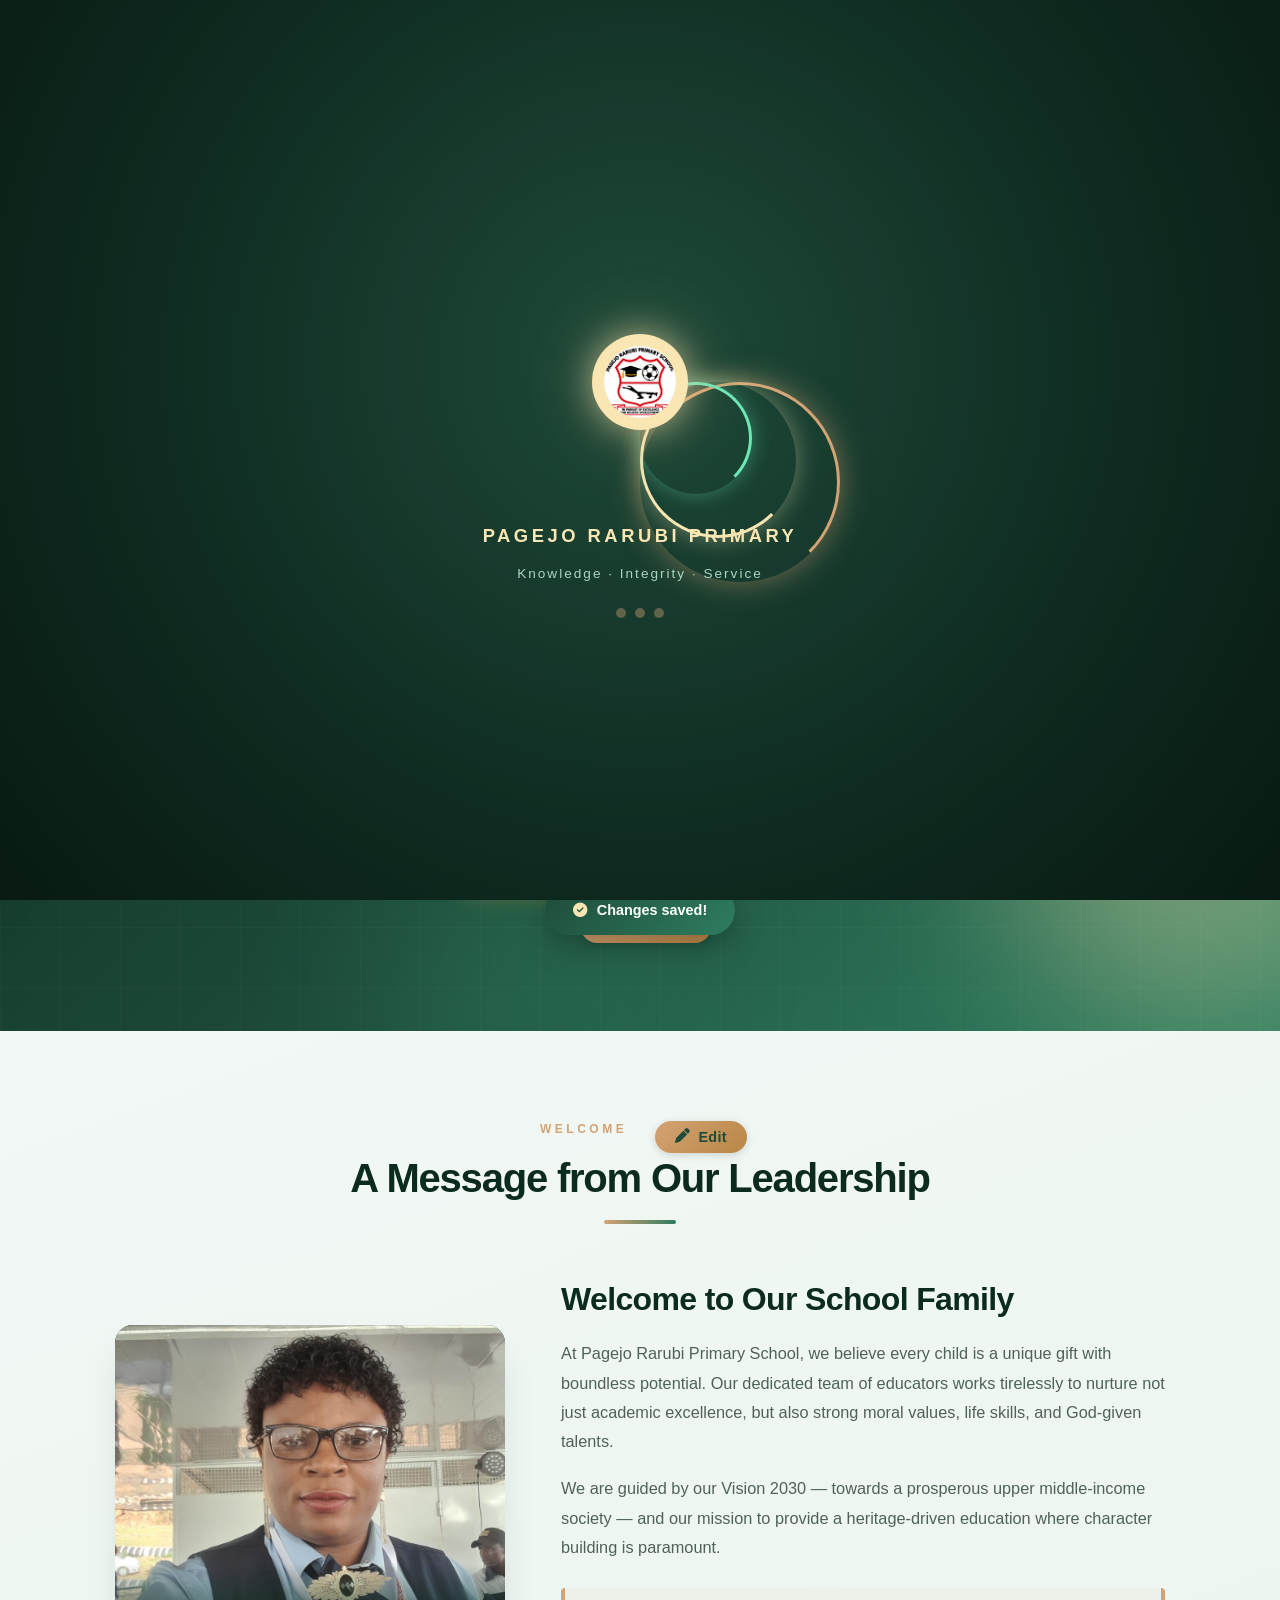
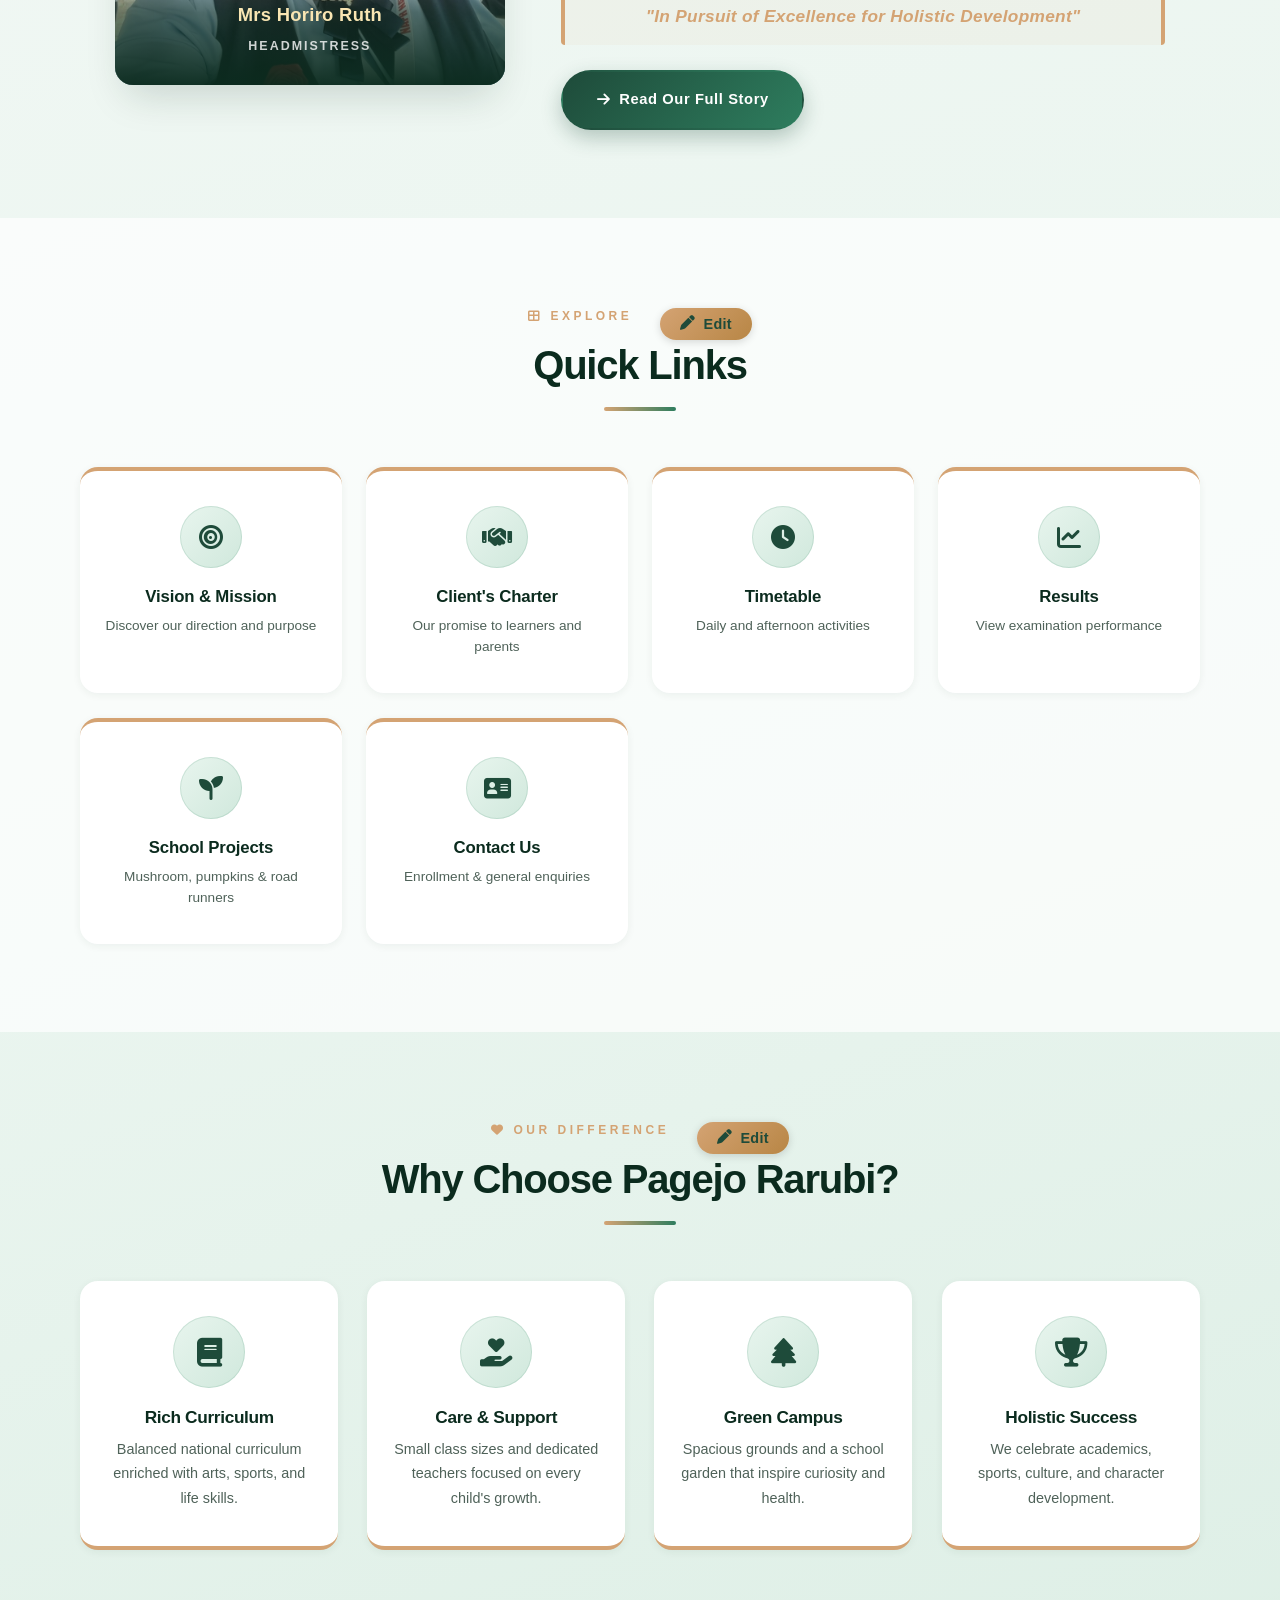
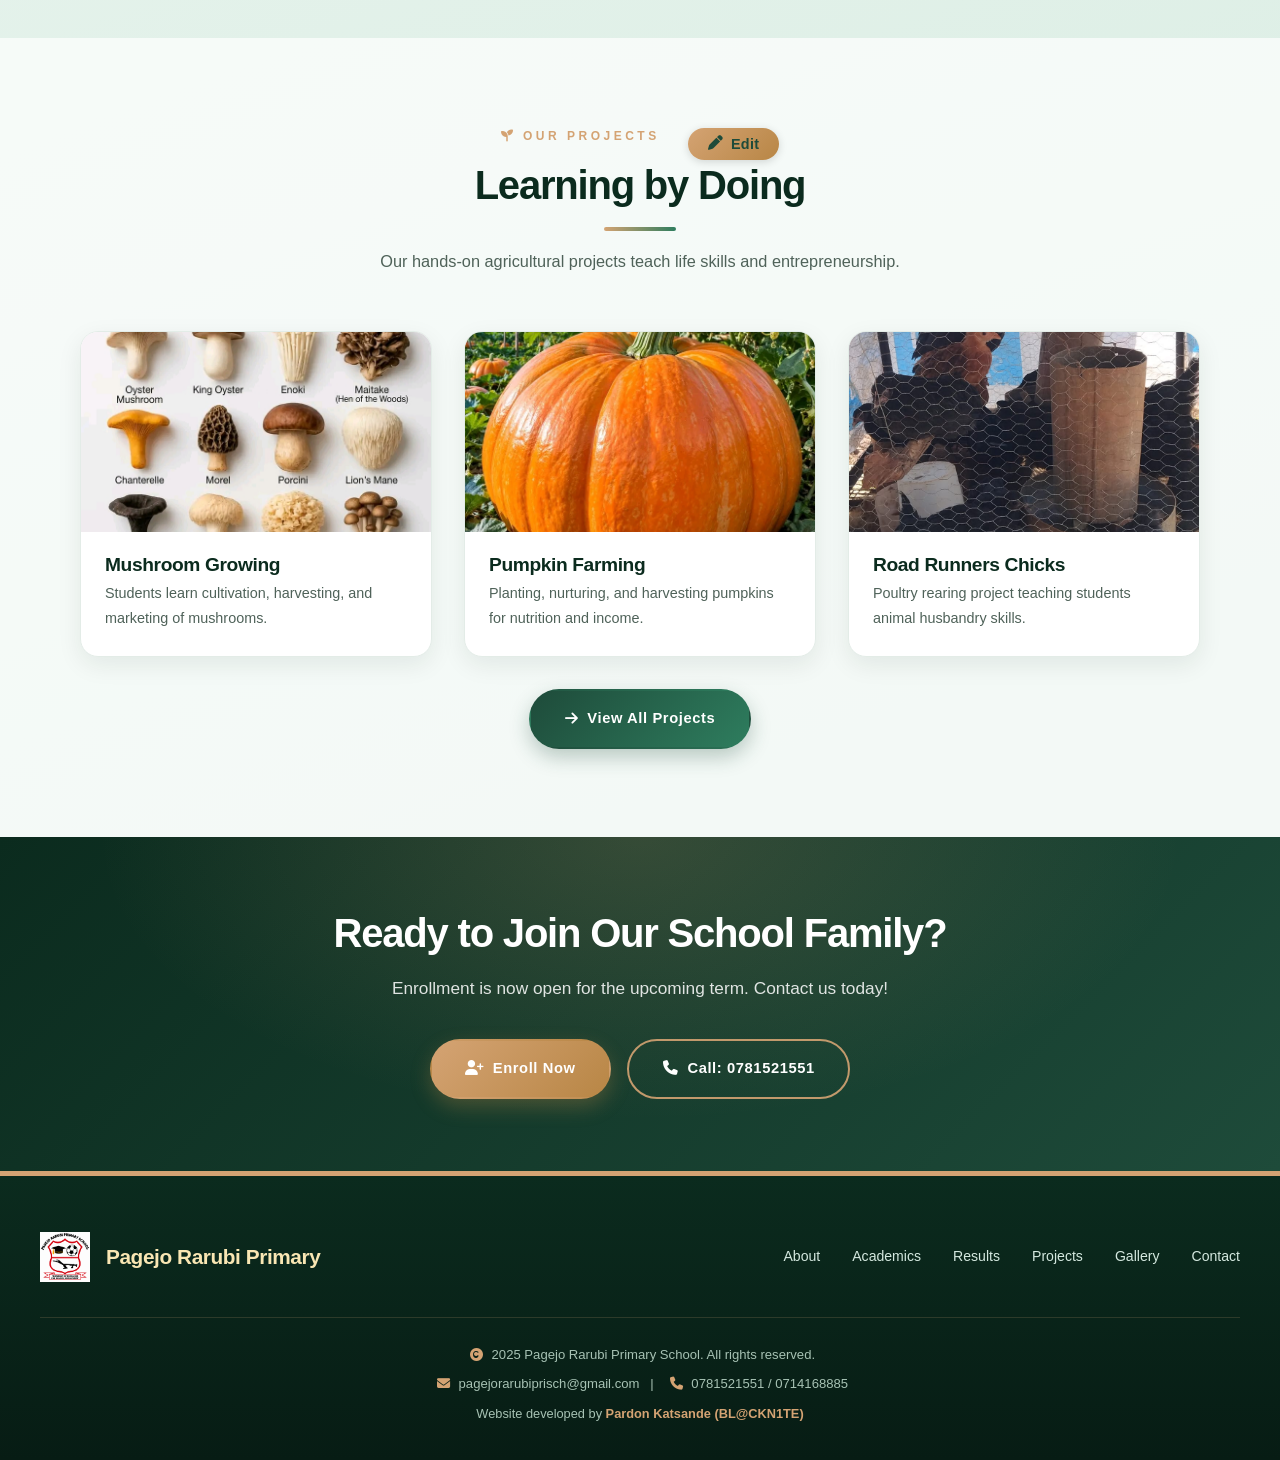
==== commit e4b32e12: "Update index.html" ====
--- a/index.html
+++ b/index.html
@@ -12,454 +12,87 @@
   <link rel="stylesheet" href="css/style.css">
   <link rel="stylesheet" href="css/drawer.css">
   <style>
-    /* ============================================================
-       HOMEPAGE ANIMATIONS (unchanged)
-       ============================================================ */
-
-    /* ---------- Floating background orbs ---------- */
     .hero { position: relative; overflow: hidden; }
-    .orb {
-      position: absolute;
-      border-radius: 50%;
-      filter: blur(80px);
-      opacity: 0.35;
-      pointer-events: none;
-      z-index: 0;
-      animation: orbFloat 18s ease-in-out infinite;
-    }
-    .orb-1 { width: 320px; height: 320px; background: #d4a373; top: 10%; left: -80px; animation-delay: 0s; }
+    .orb { position: absolute; border-radius: 50%; filter: blur(80px); opacity: 0.35; pointer-events: none; z-index: 0; animation: orbFloat 18s ease-in-out infinite; }
+    .orb-1 { width: 320px; height: 320px; background: #d4a373; top: 10%; left: -80px; }
     .orb-2 { width: 400px; height: 400px; background: #f9e6b3; top: 50%; right: -120px; animation-delay: -6s; }
     .orb-3 { width: 260px; height: 260px; background: #2e7d5e; bottom: -60px; left: 30%; animation-delay: -12s; }
-
-    @keyframes orbFloat {
-      0%, 100% { transform: translate(0, 0) scale(1); }
-      33%      { transform: translate(40px, -30px) scale(1.1); }
-      66%      { transform: translate(-30px, 20px) scale(0.95); }
-    }
+    @keyframes orbFloat { 0%,100% { transform: translate(0,0) scale(1); } 33% { transform: translate(40px,-30px) scale(1.1); } 66% { transform: translate(-30px,20px) scale(0.95); } }
     .hero-content { position: relative; z-index: 2; }
-
-    /* ---------- Hero badge pulse ---------- */
-    .hero-badge {
-      animation: badgeFloat 3s ease-in-out infinite, badgeFadeIn 0.8s ease 0.1s both;
-    }
-    @keyframes badgeFloat {
-      0%, 100% { transform: translateY(0); }
-      50%      { transform: translateY(-6px); }
-    }
-    @keyframes badgeFadeIn {
-      from { opacity: 0; transform: translateY(-20px) scale(0.9); }
-      to   { opacity: 1; transform: translateY(0) scale(1); }
-    }
-
-    /* ---------- HERO TITLE — Typing Animation ---------- */
-    .hero h2 {
-      min-height: 4.2em;
-      display: flex;
-      align-items: center;
-      justify-content: center;
-      flex-wrap: wrap;
-      font-size: 3.5rem;
-      line-height: 1.15;
-    }
-
-    .typing-text {
-      display: inline-block;
-      background: linear-gradient(120deg, #f9e6b3 0%, #d4a373 50%, #f9e6b3 100%);
-      background-size: 200% 100%;
-      -webkit-background-clip: text;
-      background-clip: text;
-      -webkit-text-fill-color: transparent;
-      animation: shimmerText 3s ease-in-out infinite;
-      word-break: break-word;
-    }
-
-    @keyframes shimmerText {
-      0%, 100% { background-position: 0% 50%; }
-      50%      { background-position: 100% 50%; }
-    }
-
-    .typing-cursor {
-      display: inline-block;
-      margin-left: 6px;
-      font-weight: 300;
-      color: #f9e6b3;
-      -webkit-text-fill-color: #f9e6b3;
-      animation: blink 0.8s steps(2, start) infinite;
-    }
-
-    @keyframes blink {
-      0%, 100% { opacity: 1; }
-      50%      { opacity: 0; }
-    }
-
-    /* ---------- Hero subtitle slide-up ---------- */
+    .hero-badge { animation: badgeFloat 3s ease-in-out infinite, badgeFadeIn 0.8s ease 0.1s both; }
+    @keyframes badgeFloat { 0%,100% { transform: translateY(0); } 50% { transform: translateY(-6px); } }
+    @keyframes badgeFadeIn { from { opacity: 0; transform: translateY(-20px) scale(0.9); } to { opacity: 1; transform: translateY(0) scale(1); } }
+    .hero h2 { min-height: 4.2em; display: flex; align-items: center; justify-content: center; flex-wrap: wrap; font-size: 3.5rem; line-height: 1.15; }
+    .typing-text { display: inline-block; background: linear-gradient(120deg, #f9e6b3 0%, #d4a373 50%, #f9e6b3 100%); background-size: 200% 100%; -webkit-background-clip: text; background-clip: text; -webkit-text-fill-color: transparent; animation: shimmerText 3s ease-in-out infinite; word-break: break-word; }
+    @keyframes shimmerText { 0%,100% { background-position: 0% 50%; } 50% { background-position: 100% 50%; } }
+    .typing-cursor { display: inline-block; margin-left: 6px; font-weight: 300; color: #f9e6b3; -webkit-text-fill-color: #f9e6b3; animation: blink 0.8s steps(2,start) infinite; }
+    @keyframes blink { 0%,100% { opacity: 1; } 50% { opacity: 0; } }
     .hero p { animation: subtitleSlide 0.9s ease 0.6s both; }
-    @keyframes subtitleSlide {
-      from { opacity: 0; transform: translateY(25px); }
-      to   { opacity: 1; transform: translateY(0); }
-    }
-
-    /* ---------- Hero stats counter pulse ---------- */
+    @keyframes subtitleSlide { from { opacity: 0; transform: translateY(25px); } to { opacity: 1; transform: translateY(0); } }
     .hero-stat .number { transition: transform 0.3s ease; }
-    .hero-stat:hover .number {
-      transform: scale(1.15);
-      text-shadow: 0 0 30px rgba(249, 230, 179, 0.8);
-    }
-
-    /* ---------- Hero actions slide-in ---------- */
+    .hero-stat:hover .number { transform: scale(1.15); text-shadow: 0 0 30px rgba(249,230,179,0.8); }
     .hero-actions { animation: subtitleSlide 0.9s ease 0.9s both; }
-
-    /* ---------- Button shimmer ---------- */
-    .btn {
-      position: relative;
-      overflow: hidden;
-    }
-    .btn::before {
-      content: '';
-      position: absolute;
-      top: 0;
-      left: -100%;
-      width: 100%;
-      height: 100%;
-      background: linear-gradient(120deg, transparent 0%, rgba(255,255,255,0.4) 50%, transparent 100%);
-      transition: left 0.7s ease;
-      pointer-events: none;
-    }
+    .btn { position: relative; overflow: hidden; }
+    .btn::before { content: ''; position: absolute; top: 0; left: -100%; width: 100%; height: 100%; background: linear-gradient(120deg, transparent 0%, rgba(255,255,255,0.4) 50%, transparent 100%); transition: left 0.7s ease; pointer-events: none; }
     .btn:hover::before { left: 100%; }
-
-    /* ---------- Section header underline draw-in ---------- */
-    .section-header h2::after {
-      transform: scaleX(0);
-      transform-origin: center;
-      transition: transform 0.8s cubic-bezier(0.34, 1.56, 0.64, 1);
-    }
+    .section-header h2::after { transform: scaleX(0); transform-origin: center; transition: transform 0.8s cubic-bezier(0.34,1.56,0.64,1); }
     .section-header.visible h2::after { transform: scaleX(1); }
-
-    /* ---------- Card stagger entrance ---------- */
-    .quick-link-card,
-    .highlight-card,
-    .project-preview,
-    .hero-stat {
-      opacity: 0;
-      transform: translateY(40px) scale(0.95);
-      transition: opacity 0.7s ease, transform 0.7s cubic-bezier(0.34, 1.56, 0.64, 1);
-    }
-    .quick-link-card.visible,
-    .highlight-card.visible,
-    .project-preview.visible,
-    .hero-stat.visible {
-      opacity: 1;
-      transform: translateY(0) scale(1);
-    }
-
-    .quick-link-card:nth-child(1) { transition-delay: 0s; }
-    .quick-link-card:nth-child(2) { transition-delay: 0.08s; }
-    .quick-link-card:nth-child(3) { transition-delay: 0.16s; }
-    .quick-link-card:nth-child(4) { transition-delay: 0.24s; }
-    .quick-link-card:nth-child(5) { transition-delay: 0.32s; }
-    .quick-link-card:nth-child(6) { transition-delay: 0.4s; }
-
-    .highlight-card:nth-child(1) { transition-delay: 0s; }
-    .highlight-card:nth-child(2) { transition-delay: 0.1s; }
-    .highlight-card:nth-child(3) { transition-delay: 0.2s; }
-    .highlight-card:nth-child(4) { transition-delay: 0.3s; }
-
-    .project-preview:nth-child(1) { transition-delay: 0s; }
-    .project-preview:nth-child(2) { transition-delay: 0.12s; }
-    .project-preview:nth-child(3) { transition-delay: 0.24s; }
-
-    .quick-link-card:hover .quick-icon,
-    .highlight-card:hover .icon-circle {
-      animation: iconWiggle 0.6s ease;
-    }
-    @keyframes iconWiggle {
-      0%   { transform: rotate(0) scale(1); }
-      25%  { transform: rotate(-12deg) scale(1.15); }
-      50%  { transform: rotate(10deg) scale(1.1); }
-      75%  { transform: rotate(-5deg) scale(1.05); }
-      100% { transform: rotate(0) scale(1); }
-    }
-
-    /* ---------- Welcome image Ken Burns zoom ---------- */
+    .quick-link-card, .highlight-card, .project-preview, .hero-stat { opacity: 0; transform: translateY(40px) scale(0.95); transition: opacity 0.7s ease, transform 0.7s cubic-bezier(0.34,1.56,0.64,1); }
+    .quick-link-card.visible, .highlight-card.visible, .project-preview.visible, .hero-stat.visible { opacity: 1; transform: translateY(0) scale(1); }
+    .quick-link-card:nth-child(1) { transition-delay: 0s; } .quick-link-card:nth-child(2) { transition-delay: 0.08s; } .quick-link-card:nth-child(3) { transition-delay: 0.16s; } .quick-link-card:nth-child(4) { transition-delay: 0.24s; } .quick-link-card:nth-child(5) { transition-delay: 0.32s; } .quick-link-card:nth-child(6) { transition-delay: 0.4s; }
+    .highlight-card:nth-child(1) { transition-delay: 0s; } .highlight-card:nth-child(2) { transition-delay: 0.1s; } .highlight-card:nth-child(3) { transition-delay: 0.2s; } .highlight-card:nth-child(4) { transition-delay: 0.3s; }
+    .project-preview:nth-child(1) { transition-delay: 0s; } .project-preview:nth-child(2) { transition-delay: 0.12s; } .project-preview:nth-child(3) { transition-delay: 0.24s; }
+    .quick-link-card:hover .quick-icon, .highlight-card:hover .icon-circle { animation: iconWiggle 0.6s ease; }
+    @keyframes iconWiggle { 0%,100% { transform: rotate(0) scale(1); } 25% { transform: rotate(-12deg) scale(1.15); } 50% { transform: rotate(10deg) scale(1.1); } 75% { transform: rotate(-5deg) scale(1.05); } }
     .welcome-image img { transition: transform 8s ease; }
     .welcome-image.visible img { animation: kenBurns 12s ease-in-out infinite alternate; }
-    @keyframes kenBurns {
-      0%   { transform: scale(1) translate(0, 0); }
-      100% { transform: scale(1.12) translate(-3%, -2%); }
-    }
-
-    /* ---------- Navbar underline slide ---------- */
+    @keyframes kenBurns { 0% { transform: scale(1) translate(0,0); } 100% { transform: scale(1.12) translate(-3%,-2%); } }
     .navbar a { position: relative; overflow: hidden; }
-    .navbar a::after {
-      content: '';
-      position: absolute;
-      bottom: 0;
-      left: 50%;
-      width: 0;
-      height: 3px;
-      background: linear-gradient(90deg, #d4a373, #f9e6b3);
-      transition: width 0.35s ease, left 0.35s ease;
-      transform: translateX(-50%);
-    }
-    .navbar a:hover::after,
-    .navbar a.active::after { width: 80%; }
-
-    /* ---------- Back to top bounce-in ---------- */
-    .back-to-top.visible { animation: bounceIn 0.6s cubic-bezier(0.34, 1.56, 0.64, 1); }
-    @keyframes bounceIn {
-      0%   { opacity: 0; transform: translateY(40px) scale(0.6); }
-      60%  { opacity: 1; transform: translateY(-8px) scale(1.05); }
-      100% { opacity: 1; transform: translateY(0) scale(1); }
-    }
-
-    /* ---------- Accessibility ---------- */
-    @media (prefers-reduced-motion: reduce) {
-      *, *::before, *::after {
-        animation-duration: 0.01ms !important;
-        animation-iteration-count: 1 !important;
-        transition-duration: 0.01ms !important;
-      }
-      .quick-link-card, .highlight-card, .project-preview, .hero-stat { opacity: 1; transform: none; }
-    }
-
-    /* ---------- Mobile ---------- */
-    @media (max-width: 768px) {
-      .hero h2 { font-size: 2rem; min-height: 5em; }
-      .typing-cursor { margin-left: 3px; }
-      .orb-1 { width: 200px; height: 200px; }
-      .orb-2 { width: 250px; height: 250px; }
-      .orb-3 { width: 160px; height: 160px; }
-    }
-
-    /* ============================================================
-       WELCOME LOADER — spinning rounded rings with logo
-       ============================================================ */
-    #welcomeLoader {
-      position: fixed;
-      inset: 0;
-      z-index: 9999;
-      display: flex;
-      flex-direction: column;
-      align-items: center;
-      justify-content: center;
-      background: radial-gradient(circle at 50% 40%, #1e4b3a 0%, #0f2a20 60%, #081a12 100%);
-      transition: opacity 0.8s ease, visibility 0.8s ease;
-    }
-    #welcomeLoader.hide {
-      opacity: 0;
-      visibility: hidden;
-      pointer-events: none;
-    }
-
-    .loader-logo-wrap {
-      position: relative;
-      width: 180px;
-      height: 180px;
-      display: flex;
-      align-items: center;
-      justify-content: center;
-    }
-
-    /* Spinning rings */
-    .loader-ring {
-      position: absolute;
-      border-radius: 50%;
-      border: 3px solid transparent;
-      box-sizing: border-box;
-    }
-    .ring-1 {
-      width: 100%;
-      height: 100%;
-      border-top-color: #d4a373;
-      border-right-color: #d4a373;
-      animation: spinCW 1.6s linear infinite;
-      box-shadow: 0 0 25px rgba(212, 163, 115, 0.5);
-    }
-    .ring-2 {
-      width: 80%;
-      height: 80%;
-      border-bottom-color: #f9e6b3;
-      border-left-color: #f9e6b3;
-      animation: spinCCW 2.1s linear infinite;
-      box-shadow: 0 0 20px rgba(249, 230, 179, 0.4);
-    }
-    .ring-3 {
-      width: 60%;
-      height: 60%;
-      border-top-color: #6ee7b7;
-      border-right-color: #6ee7b7;
-      animation: spinCW 2.8s linear infinite;
-      box-shadow: 0 0 18px rgba(110, 231, 183, 0.4);
-    }
-
-    @keyframes spinCW {
-      to { transform: rotate(360deg); }
-    }
-    @keyframes spinCCW {
-      to { transform: rotate(-360deg); }
-    }
-
-    .loader-logo {
-      position: relative;
-      z-index: 2;
-      width: 90px;
-      height: 90px;
-      border-radius: 50%;
-      object-fit: contain;
-      background: #f9e6b3;
-      padding: 10px;
-      box-shadow: 0 0 30px rgba(249, 230, 179, 0.6), 0 0 60px rgba(212, 163, 115, 0.3);
-      animation: logoPulse 2s ease-in-out infinite;
-    }
-
-    @keyframes logoPulse {
-      0%, 100% { transform: scale(1); }
-      50%      { transform: scale(1.06); }
-    }
-
-    .loader-text {
-      margin-top: 28px;
-      font-family: 'Montserrat', sans-serif;
-      font-weight: 700;
-      font-size: 1.1rem;
-      letter-spacing: 3px;
-      text-transform: uppercase;
-      color: #f9e6b3;
-      opacity: 0;
-      animation: fadeUp 0.9s ease 0.3s forwards;
-    }
-    .loader-sub {
-      margin-top: 8px;
-      font-family: 'Open Sans', sans-serif;
-      font-size: 0.85rem;
-      color: #a8d5c0;
-      letter-spacing: 1.5px;
-      opacity: 0;
-      animation: fadeUp 0.9s ease 0.6s forwards;
-    }
-    @keyframes fadeUp {
-      from { opacity: 0; transform: translateY(14px); }
-      to   { opacity: 1; transform: translateY(0); }
-    }
-
-    .loader-dots {
-      margin-top: 18px;
-      display: flex;
-      gap: 8px;
-    }
-    .loader-dots span {
-      width: 9px;
-      height: 9px;
-      border-radius: 50%;
-      background: #d4a373;
-      opacity: 0.4;
-      animation: dotPulse 1.2s ease-in-out infinite;
-    }
-    .loader-dots span:nth-child(2) { animation-delay: 0.2s; }
-    .loader-dots span:nth-child(3) { animation-delay: 0.4s; }
-    @keyframes dotPulse {
-      0%, 100% { opacity: 0.3; transform: scale(0.85); }
-      50%      { opacity: 1; transform: scale(1.2); }
-    }
-
-    @media (max-width: 480px) {
-      .loader-logo-wrap { width: 130px; height: 130px; }
-      .loader-logo { width: 64px; height: 64px; }
-      .loader-text { font-size: 0.9rem; letter-spacing: 2px; }
-      .loader-sub { font-size: 0.75rem; }
-    }
-
-    /* ============================================================
-       EDIT MODE STYLES (additions only, matching academics page)
-       ============================================================ */
-    .edit-toggle-btn {
-      background: #d4a373;
-      color: #1e4b3a;
-      border: none;
-      border-radius: 30px;
-      padding: 8px 20px;
-      font-weight: 700;
-      font-size: 0.9rem;
-      cursor: pointer;
-      transition: all 0.3s ease;
-      display: inline-flex;
-      align-items: center;
-      gap: 8px;
-      margin-left: 12px;
-      box-shadow: 0 2px 8px rgba(0,0,0,0.15);
-      vertical-align: middle;
-    }
-    .edit-toggle-btn:hover {
-      background: #c49a6c;
-      transform: translateY(-1px);
-      box-shadow: 0 4px 12px rgba(0,0,0,0.2);
-    }
-    .edit-toggle-btn i { font-size: 0.95rem; }
-    .section-header .header-actions {
-      display: flex;
-      align-items: center;
-      flex-wrap: wrap;
-      gap: 8px;
-    }
-    .section-header .header-actions .eyebrow { margin-right: 8px; }
-
-    [contenteditable="true"] {
-      outline: 2px dashed rgba(212, 163, 115, 0.6);
-      outline-offset: 2px;
-      background: rgba(255, 255, 255, 0.5);
-      border-radius: 4px;
-      transition: outline 0.2s;
-      min-width: 20px;
-      display: inline-block;
-    }
-    [contenteditable="true"]:hover {
-      outline: 2px dashed #d4a373;
-      background: rgba(255, 255, 255, 0.75);
-    }
-    [contenteditable="true"]:focus {
-      outline: 2px solid #1e4b3a;
-      background: #fff;
-      box-shadow: 0 0 0 3px rgba(30, 75, 58, 0.15);
-    }
-    td[contenteditable="true"] { display: table-cell; }
-    .sop-list li[contenteditable="true"] { display: list-item; }
-    .catchment-item span[contenteditable="true"] { display: inline-block; }
-
-    .save-indicator {
-      font-size: 0.75rem;
-      color: #2e7d32;
-      margin-left: 6px;
-      opacity: 0;
-      transition: opacity 0.3s;
-    }
-    .save-indicator.show { opacity: 1; }
-
-    .edit-mode-active .edit-toggle-btn {
-      background: #1e4b3a;
-      color: #fff;
-    }
-    .edit-mode-active .edit-toggle-btn:hover { background: #14352a; }
-    .edit-mode-active .section-header .eyebrow { opacity: 0.7; }
-
-    .table-wrapper { position: relative; }
-
-    @media (max-width: 600px) {
-      .edit-toggle-btn {
-        padding: 6px 12px;
-        font-size: 0.78rem;
-      }
-      .section-header .header-actions {
-        flex-direction: column;
-        align-items: flex-start;
-      }
-    }
+    .navbar a::after { content: ''; position: absolute; bottom: 0; left: 50%; width: 0; height: 3px; background: linear-gradient(90deg,#d4a373,#f9e6b3); transition: width 0.35s ease, left 0.35s ease; transform: translateX(-50%); }
+    .navbar a:hover::after, .navbar a.active::after { width: 80%; }
+    .back-to-top.visible { animation: bounceIn 0.6s cubic-bezier(0.34,1.56,0.64,1); }
+    @keyframes bounceIn { 0% { opacity: 0; transform: translateY(40px) scale(0.6); } 60% { opacity: 1; transform: translateY(-8px) scale(1.05); } 100% { opacity: 1; transform: translateY(0) scale(1); } }
+    @media (prefers-reduced-motion: reduce) { *, *::before, *::after { animation-duration: 0.01ms !important; animation-iteration-count: 1 !important; transition-duration: 0.01ms !important; } .quick-link-card, .highlight-card, .project-preview, .hero-stat { opacity: 1; transform: none; } }
+    @media (max-width: 768px) { .hero h2 { font-size: 2rem; min-height: 5em; } .typing-cursor { margin-left: 3px; } .orb-1 { width: 200px; height: 200px; } .orb-2 { width: 250px; height: 250px; } .orb-3 { width: 160px; height: 160px; } }
+
+    /* WELCOME LOADER */
+    #welcomeLoader { position: fixed; inset: 0; z-index: 9999; display: flex; flex-direction: column; align-items: center; justify-content: center; background: radial-gradient(circle at 50% 40%, #1e4b3a 0%, #0f2a20 60%, #081a12 100%); transition: opacity 0.9s ease, visibility 0.9s ease; }
+    #welcomeLoader.hide { opacity: 0; visibility: hidden; pointer-events: none; }
+    .loader-logo-wrap { position: relative; width: 200px; height: 200px; display: flex; align-items: center; justify-content: center; margin-bottom: 8px; }
+    .loader-ring { position: absolute; top: 50%; left: 50%; border-radius: 50%; border: 3px solid transparent; box-sizing: border-box; }
+    .ring-1 { width: 200px; height: 200px; border-top-color: #d4a373; border-right-color: #d4a373; animation: spinCW 1.6s linear infinite; box-shadow: 0 0 30px rgba(212,163,115,0.5); }
+    .ring-2 { width: 156px; height: 156px; border-bottom-color: #f9e6b3; border-left-color: #f9e6b3; animation: spinCCW 2.1s linear infinite; box-shadow: 0 0 24px rgba(249,230,179,0.4); }
+    .ring-3 { width: 112px; height: 112px; border-top-color: #6ee7b7; border-right-color: #6ee7b7; animation: spinCW 2.8s linear infinite; box-shadow: 0 0 20px rgba(110,231,183,0.4); }
+    @keyframes spinCW { from { transform: translate(-50%,-50%) rotate(0deg); } to { transform: translate(-50%,-50%) rotate(360deg); } }
+    @keyframes spinCCW { from { transform: translate(-50%,-50%) rotate(0deg); } to { transform: translate(-50%,-50%) rotate(-360deg); } }
+    .loader-logo { position: relative; z-index: 2; width: 96px; height: 96px; border-radius: 50%; object-fit: contain; background: #f9e6b3; padding: 12px; box-shadow: 0 0 35px rgba(249,230,179,0.6), 0 0 70px rgba(212,163,115,0.3); animation: logoPulse 2s ease-in-out infinite; }
+    @keyframes logoPulse { 0%,100% { transform: scale(1); } 50% { transform: scale(1.07); } }
+    .loader-text { margin-top: 30px; font-family: 'Montserrat', sans-serif; font-weight: 800; font-size: 1.15rem; letter-spacing: 3.5px; text-transform: uppercase; color: #f9e6b3; opacity: 0; animation: fadeUp 0.9s ease 0.3s forwards; text-align: center; padding: 0 20px; }
+    .loader-sub { margin-top: 10px; font-family: 'Open Sans', sans-serif; font-size: 0.85rem; color: #a8d5c0; letter-spacing: 2px; opacity: 0; animation: fadeUp 0.9s ease 0.6s forwards; text-align: center; }
+    @keyframes fadeUp { from { opacity: 0; transform: translateY(14px); } to { opacity: 1; transform: translateY(0); } }
+    .loader-dots { margin-top: 22px; display: flex; gap: 9px; }
+    .loader-dots span { width: 10px; height: 10px; border-radius: 50%; background: #d4a373; opacity: 0.4; animation: dotPulse 1.2s ease-in-out infinite; }
+    .loader-dots span:nth-child(2) { animation-delay: 0.2s; } .loader-dots span:nth-child(3) { animation-delay: 0.4s; }
+    @keyframes dotPulse { 0%,100% { opacity: 0.3; transform: scale(0.85); } 50% { opacity: 1; transform: scale(1.2); } }
+    @media (max-width: 480px) { .loader-logo-wrap { width: 150px; height: 150px; } .ring-1 { width: 150px; height: 150px; } .ring-2 { width: 116px; height: 116px; } .ring-3 { width: 84px; height: 84px; } .loader-logo { width: 72px; height: 72px; padding: 9px; } .loader-text { font-size: 0.95rem; letter-spacing: 2.5px; } .loader-sub { font-size: 0.72rem; letter-spacing: 1.2px; } }
+
+    /* EDIT MODE */
+    .edit-toggle-btn { background: linear-gradient(135deg,#d4a373,#b88645); color: #1e4b3a; border: none; border-radius: 30px; padding: 8px 20px; font-weight: 700; font-size: 0.9rem; cursor: pointer; transition: all 0.3s ease; display: inline-flex; align-items: center; gap: 8px; margin-left: 12px; box-shadow: 0 2px 8px rgba(0,0,0,0.15); vertical-align: middle; font-family: 'Montserrat', sans-serif; }
+    .edit-toggle-btn:hover { background: linear-gradient(135deg,#c49a6c,#a8783d); transform: translateY(-1px); box-shadow: 0 4px 12px rgba(0,0,0,0.2); }
+    .edit-toggle-btn.is-saving { background: linear-gradient(135deg,#1e4b3a,#2e7d5e); color: #fff; }
+    .section-header .header-actions { display: flex; align-items: center; flex-wrap: wrap; gap: 8px; justify-content: center; }
+    [contenteditable="true"] { outline: 2px dashed rgba(212,163,115,0.6); outline-offset: 2px; background: rgba(255,255,255,0.5); border-radius: 4px; transition: outline 0.2s; min-width: 20px; display: inline-block; padding: 1px 3px; }
+    [contenteditable="true"]:hover { outline: 2px dashed #d4a373; background: rgba(255,255,255,0.75); }
+    [contenteditable="true"]:focus { outline: 2px solid #1e4b3a; background: #fff; box-shadow: 0 0 0 3px rgba(30,75,58,0.15); }
+    .edit-save-banner { position: fixed; bottom: 24px; left: 50%; transform: translateX(-50%) translateY(120%); background: linear-gradient(135deg,#1e4b3a,#2e7d5e); color: #fff; padding: 12px 28px; border-radius: 50px; font-weight: 700; font-size: 0.9rem; box-shadow: 0 10px 30px rgba(0,0,0,0.25); z-index: 9998; transition: transform 0.4s cubic-bezier(0.34,1.56,0.64,1); display: inline-flex; align-items: center; gap: 10px; font-family: 'Montserrat', sans-serif; }
+    .edit-save-banner.show { transform: translateX(-50%) translateY(0); }
+    .edit-save-banner i { color: #f9e6b3; }
+    @media (max-width: 600px) { .edit-toggle-btn { padding: 6px 12px; font-size: 0.78rem; } .section-header .header-actions { flex-direction: column; align-items: flex-start; } .edit-save-banner { font-size: 0.8rem; padding: 10px 18px; } }
   </style>
 </head>
 <body class="page-home">
 
-  <!-- ============================================================
-       WELCOME LOADER
-       ============================================================ -->
+  <!-- WELCOME LOADER -->
   <div id="welcomeLoader" aria-hidden="true">
     <div class="loader-logo-wrap">
       <span class="loader-ring ring-1"></span>
@@ -473,6 +106,11 @@
     <div class="loader-dots"><span></span><span></span><span></span></div>
   </div>
 
+  <!-- SAVE TOAST -->
+  <div id="saveBanner" class="edit-save-banner" aria-live="polite">
+    <i class="fas fa-check-circle"></i> <span id="saveBannerText">Changes saved!</span>
+  </div>
+
   <!-- TOP BAR -->
   <div class="top-bar">
     <div class="contact-info">
@@ -495,7 +133,7 @@
     <div class="header-badge"><i class="fas fa-calendar-alt"></i> Est. 1998</div>
   </header>
 
-  <!-- NAVIGATION -->
+  <!-- NAV -->
   <nav class="navbar">
     <a href="index.html" class="active"><i class="fas fa-home"></i> Home</a>
     <a href="about.html"><i class="fas fa-users"></i> About Us</a>
@@ -511,33 +149,22 @@
     <div class="orb orb-1"></div>
     <div class="orb orb-2"></div>
     <div class="orb orb-3"></div>
-
     <div class="hero-content">
-      <div class="hero-badge"><i class="fas fa-award"></i> Excellence in Education</div>
-
-      <h2 id="heroTitle">
-        <span id="typingText" class="typing-text"></span><span class="typing-cursor">|</span>
-      </h2>
-
-      <p contenteditable="false" id="heroSubtitle">A heritage-driven education for a society where life skills, God-given talents, and character building are nurtured.</p>
-
+      <div class="hero-badge" data-edit-key="hero.badge"><i class="fas fa-award"></i> Excellence in Education</div>
+      <h2 id="heroTitle"><span id="typingText" class="typing-text"></span><span class="typing-cursor">|</span></h2>
+      <p id="heroSubtitle" data-edit-key="hero.subtitle">A heritage-driven education for a society where life skills, God-given talents, and character building are nurtured.</p>
       <div class="hero-stats">
-        <div class="hero-stat animate-on-scroll"><div class="number" data-count="25" data-suffix="+">0+</div><div class="label" contenteditable="false">Years of Excellence</div></div>
-        <div class="hero-stat animate-on-scroll"><div class="number" data-count="446">0</div><div class="label" contenteditable="false">Happy Learners</div></div>
-        <div class="hero-stat animate-on-scroll"><div class="number" data-count="13">0</div><div class="label" contenteditable="false">Dedicated Staff</div></div>
-        <div class="hero-stat animate-on-scroll"><div class="number" data-count="80" data-suffix="%">0%</div><div class="label" contenteditable="false">Pass Rate</div></div>
-      </div>
-
+        <div class="hero-stat animate-on-scroll"><div class="number" data-count="25" data-suffix="+" data-edit-key="stat.1.num">0+</div><div class="label" data-edit-key="stat.1.lbl">Years of Excellence</div></div>
+        <div class="hero-stat animate-on-scroll"><div class="number" data-count="446" data-edit-key="stat.2.num">0</div><div class="label" data-edit-key="stat.2.lbl">Happy Learners</div></div>
+        <div class="hero-stat animate-on-scroll"><div class="number" data-count="13" data-edit-key="stat.3.num">0</div><div class="label" data-edit-key="stat.3.lbl">Dedicated Staff</div></div>
+        <div class="hero-stat animate-on-scroll"><div class="number" data-count="80" data-suffix="%" data-edit-key="stat.4.num">0%</div><div class="label" data-edit-key="stat.4.lbl">Pass Rate</div></div>
+      </div>
       <div class="hero-actions">
         <a href="contact.html" class="btn btn-gold"><i class="fas fa-user-plus"></i> Enroll Now</a>
         <a href="about.html" class="btn btn-outline"><i class="fas fa-info-circle"></i> Learn More</a>
       </div>
-
-      <!-- Hero Edit Button -->
       <div style="margin-top: 20px; text-align: center; position: relative; z-index: 10;">
-        <button class="edit-toggle-btn" data-target="hero" id="heroEditBtn" style="background: rgba(212,163,115,0.9);">
-          <i class="fas fa-pen"></i> Edit Hero
-        </button>
+        <button class="edit-toggle-btn" data-target="hero"><i class="fas fa-pen"></i> Edit Hero</button>
       </div>
     </div>
   </section>
@@ -548,9 +175,7 @@
       <div class="section-header animate-on-scroll">
         <div class="header-actions">
           <span class="eyebrow"><i class="fas fa-hand-wave"></i> Welcome</span>
-          <button class="edit-toggle-btn" data-target="welcome" title="Enable editing for welcome section">
-            <i class="fas fa-pen"></i> Edit
-          </button>
+          <button class="edit-toggle-btn" data-target="welcome"><i class="fas fa-pen"></i> Edit</button>
         </div>
         <h2>A Message from Our Leadership</h2>
       </div>
@@ -558,15 +183,15 @@
         <div class="welcome-image animate-on-scroll" style="padding: 0; overflow: hidden;">
           <img src="images/head-horiro.jpg" alt="Mrs Horiro Ruth - Headmistress" loading="lazy" style="width: 100%; height: 100%; object-fit: cover; min-height: 350px; position: absolute; top: 0; left: 0;" onerror="this.style.display='none'; this.parentElement.insertAdjacentHTML('afterbegin', '<i class=\'fas fa-female placeholder-icon\'></i>');">
           <div class="image-caption">
-            <strong contenteditable="false">Mrs Horiro Ruth</strong>
-            <span contenteditable="false">Headmistress</span>
+            <strong data-edit-key="welcome.name">Mrs Horiro Ruth</strong>
+            <span data-edit-key="welcome.role">Headmistress</span>
           </div>
         </div>
         <div class="welcome-text animate-on-scroll">
-          <h3 contenteditable="false">Welcome to Our School Family</h3>
-          <p contenteditable="false">At Pagejo Rarubi Primary School, we believe every child is a unique gift with boundless potential. Our dedicated team of educators works tirelessly to nurture not just academic excellence, but also strong moral values, life skills, and God-given talents.</p>
-          <p contenteditable="false">We are guided by our Vision 2030 — towards a prosperous upper middle-income society — and our mission to provide a heritage-driven education where character building is paramount.</p>
-          <p contenteditable="false"><em>"In Pursuit of Excellence for Holistic Development"</em></p>
+          <h3 data-edit-key="welcome.title">Welcome to Our School Family</h3>
+          <p data-edit-key="welcome.p1">At Pagejo Rarubi Primary School, we believe every child is a unique gift with boundless potential. Our dedicated team of educators works tirelessly to nurture not just academic excellence, but also strong moral values, life skills, and God-given talents.</p>
+          <p data-edit-key="welcome.p2">We are guided by our Vision 2030 — towards a prosperous upper middle-income society — and our mission to provide a heritage-driven education where character building is paramount.</p>
+          <p data-edit-key="welcome.quote"><em>"In Pursuit of Excellence for Holistic Development"</em></p>
           <a href="about.html" class="btn btn-green"><i class="fas fa-arrow-right"></i> Read Our Full Story</a>
         </div>
       </div>
@@ -579,43 +204,17 @@
       <div class="section-header animate-on-scroll">
         <div class="header-actions">
           <span class="eyebrow"><i class="fas fa-th-large"></i> Explore</span>
-          <button class="edit-toggle-btn" data-target="quicklinks" title="Enable editing for quick links">
-            <i class="fas fa-pen"></i> Edit
-          </button>
+          <button class="edit-toggle-btn" data-target="quicklinks"><i class="fas fa-pen"></i> Edit</button>
         </div>
         <h2>Quick Links</h2>
       </div>
       <div class="quick-links-grid" id="quickLinksGrid">
-        <a href="about.html" class="quick-link-card animate-on-scroll">
-          <div class="quick-icon"><i class="fas fa-bullseye"></i></div>
-          <h4 contenteditable="false">Vision &amp; Mission</h4>
-          <p contenteditable="false">Discover our direction and purpose</p>
-        </a>
-        <a href="about.html" class="quick-link-card animate-on-scroll">
-          <div class="quick-icon"><i class="fas fa-handshake"></i></div>
-          <h4 contenteditable="false">Client's Charter</h4>
-          <p contenteditable="false">Our promise to learners and parents</p>
-        </a>
-        <a href="academics.html" class="quick-link-card animate-on-scroll">
-          <div class="quick-icon"><i class="fas fa-clock"></i></div>
-          <h4 contenteditable="false">Timetable</h4>
-          <p contenteditable="false">Daily and afternoon activities</p>
-        </a>
-        <a href="results.html" class="quick-link-card animate-on-scroll">
-          <div class="quick-icon"><i class="fas fa-chart-line"></i></div>
-          <h4 contenteditable="false">Results</h4>
-          <p contenteditable="false">View examination performance</p>
-        </a>
-        <a href="projects.html" class="quick-link-card animate-on-scroll">
-          <div class="quick-icon"><i class="fas fa-seedling"></i></div>
-          <h4 contenteditable="false">School Projects</h4>
-          <p contenteditable="false">Mushroom, pumpkins &amp; road runners</p>
-        </a>
-        <a href="contact.html" class="quick-link-card animate-on-scroll">
-          <div class="quick-icon"><i class="fas fa-address-card"></i></div>
-          <h4 contenteditable="false">Contact Us</h4>
-          <p contenteditable="false">Enrollment &amp; general enquiries</p>
-        </a>
+        <a href="about.html" class="quick-link-card animate-on-scroll"><div class="quick-icon"><i class="fas fa-bullseye"></i></div><h4 data-edit-key="ql.1.title">Vision &amp; Mission</h4><p data-edit-key="ql.1.desc">Discover our direction and purpose</p></a>
+        <a href="about.html" class="quick-link-card animate-on-scroll"><div class="quick-icon"><i class="fas fa-handshake"></i></div><h4 data-edit-key="ql.2.title">Client's Charter</h4><p data-edit-key="ql.2.desc">Our promise to learners and parents</p></a>
+        <a href="academics.html" class="quick-link-card animate-on-scroll"><div class="quick-icon"><i class="fas fa-clock"></i></div><h4 data-edit-key="ql.3.title">Timetable</h4><p data-edit-key="ql.3.desc">Daily and afternoon activities</p></a>
+        <a href="results.html" class="quick-link-card animate-on-scroll"><div class="quick-icon"><i class="fas fa-chart-line"></i></div><h4 data-edit-key="ql.4.title">Results</h4><p data-edit-key="ql.4.desc">View examination performance</p></a>
+        <a href="projects.html" class="quick-link-card animate-on-scroll"><div class="quick-icon"><i class="fas fa-seedling"></i></div><h4 data-edit-key="ql.5.title">School Projects</h4><p data-edit-key="ql.5.desc">Mushroom, pumpkins &amp; road runners</p></a>
+        <a href="contact.html" class="quick-link-card animate-on-scroll"><div class="quick-icon"><i class="fas fa-address-card"></i></div><h4 data-edit-key="ql.6.title">Contact Us</h4><p data-edit-key="ql.6.desc">Enrollment &amp; general enquiries</p></a>
       </div>
     </div>
   </section>
@@ -626,33 +225,15 @@
       <div class="section-header animate-on-scroll">
         <div class="header-actions">
           <span class="eyebrow"><i class="fas fa-heart"></i> Our Difference</span>
-          <button class="edit-toggle-btn" data-target="highlights" title="Enable editing for highlights">
-            <i class="fas fa-pen"></i> Edit
-          </button>
+          <button class="edit-toggle-btn" data-target="highlights"><i class="fas fa-pen"></i> Edit</button>
         </div>
         <h2>Why Choose Pagejo Rarubi?</h2>
       </div>
       <div class="highlights-grid" id="highlightsGrid">
-        <div class="highlight-card animate-on-scroll">
-          <div class="icon-circle"><i class="fas fa-book"></i></div>
-          <h4 contenteditable="false">Rich Curriculum</h4>
-          <p contenteditable="false">Balanced national curriculum enriched with arts, sports, and life skills.</p>
-        </div>
-        <div class="highlight-card animate-on-scroll">
-          <div class="icon-circle"><i class="fas fa-hand-holding-heart"></i></div>
-          <h4 contenteditable="false">Care &amp; Support</h4>
-          <p contenteditable="false">Small class sizes and dedicated teachers focused on every child's growth.</p>
-        </div>
-        <div class="highlight-card animate-on-scroll">
-          <div class="icon-circle"><i class="fas fa-tree"></i></div>
-          <h4 contenteditable="false">Green Campus</h4>
-          <p contenteditable="false">Spacious grounds and a school garden that inspire curiosity and health.</p>
-        </div>
-        <div class="highlight-card animate-on-scroll">
-          <div class="icon-circle"><i class="fas fa-trophy"></i></div>
-          <h4 contenteditable="false">Holistic Success</h4>
-          <p contenteditable="false">We celebrate academics, sports, culture, and character development.</p>
-        </div>
+        <div class="highlight-card animate-on-scroll"><div class="icon-circle"><i class="fas fa-book"></i></div><h4 data-edit-key="hl.1.title">Rich Curriculum</h4><p data-edit-key="hl.1.desc">Balanced national curriculum enriched with arts, sports, and life skills.</p></div>
+        <div class="highlight-card animate-on-scroll"><div class="icon-circle"><i class="fas fa-hand-holding-heart"></i></div><h4 data-edit-key="hl.2.title">Care &amp; Support</h4><p data-edit-key="hl.2.desc">Small class sizes and dedicated teachers focused on every child's growth.</p></div>
+        <div class="highlight-card animate-on-scroll"><div class="icon-circle"><i class="fas fa-tree"></i></div><h4 data-edit-key="hl.3.title">Green Campus</h4><p data-edit-key="hl.3.desc">Spacious grounds and a school garden that inspire curiosity and health.</p></div>
+        <div class="highlight-card animate-on-scroll"><div class="icon-circle"><i class="fas fa-trophy"></i></div><h4 data-edit-key="hl.4.title">Holistic Success</h4><p data-edit-key="hl.4.desc">We celebrate academics, sports, culture, and character development.</p></div>
       </div>
     </div>
   </section>
@@ -663,34 +244,23 @@
       <div class="section-header animate-on-scroll">
         <div class="header-actions">
           <span class="eyebrow"><i class="fas fa-seedling"></i> Our Projects</span>
-          <button class="edit-toggle-btn" data-target="projectpreview" title="Enable editing for project previews">
-            <i class="fas fa-pen"></i> Edit
-          </button>
+          <button class="edit-toggle-btn" data-target="projectpreview"><i class="fas fa-pen"></i> Edit</button>
         </div>
         <h2>Learning by Doing</h2>
         <p>Our hands-on agricultural projects teach life skills and entrepreneurship.</p>
       </div>
       <div class="projects-preview-grid" id="projectsPreviewGrid">
         <div class="project-preview animate-on-scroll">
-          <div class="project-preview-img" style="background: linear-gradient(135deg, #8B6F47, #6B4F2F); height: 200px; padding: 0; overflow: hidden;">
-            <img src="images/mushroom.jpg" alt="Mushroom Growing Project" loading="lazy" style="width: 100%; height: 100%; object-fit: cover; transition: transform 0.6s ease;" onmouseover="this.style.transform='scale(1.1)'" onmouseout="this.style.transform='scale(1)'" onerror="this.style.display='none'; this.parentElement.innerHTML='<i class=\'fas fa-seedling\' style=\'font-size: 4rem; color: #fff;\'></i>';">
-          </div>
-          <h4 contenteditable="false">Mushroom Growing</h4>
-          <p contenteditable="false">Students learn cultivation, harvesting, and marketing of mushrooms.</p>
+          <div class="project-preview-img" style="background: linear-gradient(135deg, #8B6F47, #6B4F2F); height: 200px; padding: 0; overflow: hidden;"><img src="images/mushroom.jpg" alt="Mushroom Growing Project" loading="lazy" style="width: 100%; height: 100%; object-fit: cover;" onerror="this.style.display='none'; this.parentElement.innerHTML='<i class=\'fas fa-seedling\' style=\'font-size: 4rem; color: #fff;\'></i>';"></div>
+          <h4 data-edit-key="pp.1.title">Mushroom Growing</h4><p data-edit-key="pp.1.desc">Students learn cultivation, harvesting, and marketing of mushrooms.</p>
         </div>
         <div class="project-preview animate-on-scroll">
-          <div class="project-preview-img" style="background: linear-gradient(135deg, #E67E22, #D35400); height: 200px; padding: 0; overflow: hidden;">
-            <img src="images/pumpkin.jpg" alt="Pumpkin Farming Project" loading="lazy" style="width: 100%; height: 100%; object-fit: cover; transition: transform 0.6s ease;" onmouseover="this.style.transform='scale(1.1)'" onmouseout="this.style.transform='scale(1)'" onerror="this.style.display='none'; this.parentElement.innerHTML='<i class=\'fas fa-leaf\' style=\'font-size: 4rem; color: #fff;\'></i>';">
-          </div>
-          <h4 contenteditable="false">Pumpkin Farming</h4>
-          <p contenteditable="false">Planting, nurturing, and harvesting pumpkins for nutrition and income.</p>
+          <div class="project-preview-img" style="background: linear-gradient(135deg, #E67E22, #D35400); height: 200px; padding: 0; overflow: hidden;"><img src="images/pumpkin.jpg" alt="Pumpkin Farming Project" loading="lazy" style="width: 100%; height: 100%; object-fit: cover;" onerror="this.style.display='none'; this.parentElement.innerHTML='<i class=\'fas fa-leaf\' style=\'font-size: 4rem; color: #fff;\'></i>';"></div>
+          <h4 data-edit-key="pp.2.title">Pumpkin Farming</h4><p data-edit-key="pp.2.desc">Planting, nurturing, and harvesting pumpkins for nutrition and income.</p>
         </div>
         <div class="project-preview animate-on-scroll">
-          <div class="project-preview-img" style="background: linear-gradient(135deg, #3498DB, #2980B9); height: 200px; padding: 0; overflow: hidden;">
-            <img src="images/roadrunners.jpg" alt="Road Runners Chicks Project" loading="lazy" style="width: 100%; height: 100%; object-fit: cover; transition: transform 0.6s ease;" onmouseover="this.style.transform='scale(1.1)'" onmouseout="this.style.transform='scale(1)'" onerror="this.style.display='none'; this.parentElement.innerHTML='<i class=\'fas fa-kiwi-bird\' style=\'font-size: 4rem; color: #fff;\'></i>';">
-          </div>
-          <h4 contenteditable="false">Road Runners Chicks</h4>
-          <p contenteditable="false">Poultry rearing project teaching students animal husbandry skills.</p>
+          <div class="project-preview-img" style="background: linear-gradient(135deg, #3498DB, #2980B9); height: 200px; padding: 0; overflow: hidden;"><img src="images/roadrunners.jpg" alt="Road Runners Chicks Project" loading="lazy" style="width: 100%; height: 100%; object-fit: cover;" onerror="this.style.display='none'; this.parentElement.innerHTML='<i class=\'fas fa-kiwi-bird\' style=\'font-size: 4rem; color: #fff;\'></i>';"></div>
+          <h4 data-edit-key="pp.3.title">Road Runners Chicks</h4><p data-edit-key="pp.3.desc">Poultry rearing project teaching students animal husbandry skills.</p>
         </div>
       </div>
       <div style="text-align: center; margin-top: 2rem;">
@@ -699,7 +269,7 @@
     </div>
   </section>
 
-  <!-- CTA BANNER -->
+  <!-- CTA -->
   <section class="cta-banner" id="cta-banner">
     <div class="cta-content">
       <h2>Ready to Join Our School Family?</h2>
@@ -719,12 +289,7 @@
         <span>Pagejo Rarubi Primary</span>
       </div>
       <div class="footer-links">
-        <a href="about.html">About</a>
-        <a href="academics.html">Academics</a>
-        <a href="results.html">Results</a>
-        <a href="projects.html">Projects</a>
-        <a href="gallery.html">Gallery</a>
-        <a href="contact.html">Contact</a>
+        <a href="about.html">About</a><a href="academics.html">Academics</a><a href="results.html">Results</a><a href="projects.html">Projects</a><a href="gallery.html">Gallery</a><a href="contact.html">Contact</a>
       </div>
     </div>
     <div class="footer-bottom">
@@ -736,173 +301,207 @@
 
   <button class="back-to-top" id="backToTop"><i class="fas fa-arrow-up"></i></button>
 
-  <!-- SCRIPTS -->
   <script src="js/admin.js"></script>
   <script src="js/lightbox.js"></script>
   <script src="js/drawer.js"></script>
   <script src="js/script.js"></script>
 
-  <!-- EDIT MODE SCRIPT (Homepage) -->
   <script>
-    (function() {
-      'use strict';
-
-      // ============================================================
-      // 1. WELCOME LOADER — hide after page load / timeout
-      // ============================================================
-      const loader = document.getElementById('welcomeLoader');
-      function hideLoader() {
-        if (loader && !loader.classList.contains('hide')) {
-          loader.classList.add('hide');
-          setTimeout(() => { loader.style.display = 'none'; }, 900);
-        }
+  /* ============================================================
+     PAGEJO RARUBI — SHARED EDIT ENGINE
+     Real persistence via localStorage. Every key is namespaced
+     so edits survive reloads, tab closes, and browser restarts.
+     ============================================================ */
+  (function () {
+    'use strict';
+
+    const STORAGE_PREFIX = 'pagejo_edit_'; // single namespace for all edits
+
+    /* ---------- Loader (7s, once per session) ---------- */
+    const loader = document.getElementById('welcomeLoader');
+    const LOADER_MS = 7000;
+    function hideLoader() {
+      if (loader && !loader.classList.contains('hide')) {
+        loader.classList.add('hide');
+        setTimeout(() => { loader.style.display = 'none'; }, 950);
       }
-      window.addEventListener('load', () => setTimeout(hideLoader, 700));
-      setTimeout(hideLoader, 3500); // safety net
-
-      // ============================================================
-      // 2. EDIT MODE — toggle contenteditable per section
-      // ============================================================
-      function toggleSectionEdit(targetId) {
-        const section = document.getElementById(targetId);
-        if (!section) return;
-
-        const editableSelectors = {
-          hero: '#heroSubtitle[contenteditable], #hero .hero-stat .label[contenteditable]',
-          welcome: '#welcome-section [contenteditable]',
-          quicklinks: '#quickLinksGrid [contenteditable]',
-          highlights: '#highlightsGrid [contenteditable]',
-          projectpreview: '#projectsPreviewGrid [contenteditable]'
-        };
-
-        let selector = editableSelectors[targetId];
-        if (!selector) {
-          // fallback: all contenteditable within section
-          selector = '[contenteditable]';
-        }
-
-        const editables = section.querySelectorAll(selector);
-        if (editables.length === 0) return;
-
-        // Determine current state from first editable
-        const isCurrentlyEditing = editables[0].getAttribute('contenteditable') === 'true';
-        const newState = isCurrentlyEditing ? 'false' : 'true';
-
-        editables.forEach(el => el.setAttribute('contenteditable', newState));
-
-        // Toggle button appearance
-        const btn = section.querySelector('.edit-toggle-btn') ||
-                    document.querySelector(`.edit-toggle-btn[data-target="${targetId}"]`);
-        if (btn) {
-          if (newState === 'true') {
-            btn.innerHTML = '<i class="fas fa-save"></i> Save';
-            btn.style.background = '#1e4b3a';
-            btn.style.color = '#fff';
-          } else {
-            btn.innerHTML = '<i class="fas fa-pen"></i> Edit';
-            btn.style.background = '#d4a373';
-            btn.style.color = '#1e4b3a';
+    }
+    let shown = false;
+    try { shown = sessionStorage.getItem('pagejo_loader_shown') === '1'; } catch (e) {}
+    if (shown) {
+      if (loader) loader.style.display = 'none';
+    } else {
+      setTimeout(hideLoader, LOADER_MS);
+      setTimeout(hideLoader, LOADER_MS + 2000); // safety net
+      try { sessionStorage.setItem('pagejo_loader_shown', '1'); } catch (e) {}
+    }
+
+    /* ---------- Toast ---------- */
+    const banner = document.getElementById('saveBanner');
+    const bannerText = document.getElementById('saveBannerText');
+    let bannerTimer = null;
+    function toast(msg) {
+      if (!banner) return;
+      if (bannerText) bannerText.textContent = msg;
+      banner.classList.add('show');
+      clearTimeout(bannerTimer);
+      bannerTimer = setTimeout(() => banner.classList.remove('show'), 2200);
+    }
+
+    /* ---------- Storage helpers ---------- */
+    function saveValue(key, value) {
+      try {
+        localStorage.setItem(STORAGE_PREFIX + key, value);
+        return true;
+      } catch (e) {
+        console.error('Save failed for', key, e);
+        toast('Could not save — storage full or blocked');
+        return false;
+      }
+    }
+    function readValue(key) {
+      try { return localStorage.getItem(STORAGE_PREFIX + key); }
+      catch (e) { return null; }
+    }
+    function readAll() {
+      const out = {};
+      try {
+        for (let i = 0; i < localStorage.length; i++) {
+          const k = localStorage.key(i);
+          if (k && k.indexOf(STORAGE_PREFIX) === 0) {
+            out[k.slice(STORAGE_PREFIX.length)] = localStorage.getItem(k);
           }
         }
-
-        if (newState === 'true' && editables.length > 0) {
-          editables[0].focus();
-        }
-      }
-
-      // ============================================================
-      // 3. Attach listeners to all edit buttons
-      // ============================================================
-      document.addEventListener('DOMContentLoaded', function() {
-        // Welcome loader hide fallback
-        if (document.readyState === 'complete') {
-          setTimeout(hideLoader, 400);
-        }
-
-        // Bind edit buttons
-        document.querySelectorAll('.edit-toggle-btn').forEach(btn => {
-          btn.addEventListener('click', function(e) {
-            e.preventDefault();
-            const target = this.getAttribute('data-target');
-            if (target) toggleSectionEdit(target);
-          });
-        });
-
-        // ============================================================
-        // 4. PERSISTENCE — assign keys & restore from localStorage
-        // ============================================================
-        function assignKeys() {
-          // Hero
-          const heroSub = document.getElementById('heroSubtitle');
-          if (heroSub && !heroSub.dataset.editKey) heroSub.dataset.editKey = 'home_hero_subtitle';
-
-          document.querySelectorAll('#hero .hero-stat .label[contenteditable]').forEach((el, idx) => {
-            if (!el.dataset.editKey) el.dataset.editKey = 'home_hero_label_' + idx;
-          });
-
-          // Welcome
-          const welcomeSection = document.getElementById('welcome-section');
-          if (welcomeSection) {
-            welcomeSection.querySelectorAll('[contenteditable]').forEach((el, idx) => {
-              if (!el.dataset.editKey) el.dataset.editKey = 'home_welcome_' + idx;
-            });
-          }
-
-          // Quick links
-          const qlGrid = document.getElementById('quickLinksGrid');
-          if (qlGrid) {
-            qlGrid.querySelectorAll('[contenteditable]').forEach((el, idx) => {
-              if (!el.dataset.editKey) el.dataset.editKey = 'home_quicklink_' + idx;
-            });
-          }
-
-          // Highlights
-          const hlGrid = document.getElementById('highlightsGrid');
-          if (hlGrid) {
-            hlGrid.querySelectorAll('[contenteditable]').forEach((el, idx) => {
-              if (!el.dataset.editKey) el.dataset.editKey = 'home_highlight_' + idx;
-            });
-          }
-
-          // Projects preview
-          const ppGrid = document.getElementById('projectsPreviewGrid');
-          if (ppGrid) {
-            ppGrid.querySelectorAll('[contenteditable]').forEach((el, idx) => {
-              if (!el.dataset.editKey) el.dataset.editKey = 'home_project_' + idx;
-            });
+      } catch (e) {}
+      return out;
+    }
+
+    /* ---------- Restore all saved edits on page load ---------- */
+    function restoreAll() {
+      const saved = readAll();
+      const nodes = document.querySelectorAll('[data-edit-key]');
+      nodes.forEach(node => {
+        const key = node.getAttribute('data-edit-key');
+        if (saved.hasOwnProperty(key)) {
+          // Handle number counters separately (see applyCounterRestore below)
+          if (node.classList.contains('number') && node.dataset.count) {
+            const stored = saved[key];
+            // If the saved value is purely text like "25+", keep it, but still allow counter
+            node.textContent = stored;
+            node.setAttribute('data-counted', 'true');
+            node.dataset.restoredText = stored;
+          } else {
+            node.innerHTML = saved[key];
           }
         }
-
-        assignKeys();
-
-        // Restore saved content
-        document.querySelectorAll('[data-edit-key]').forEach(el => {
-          const key = el.dataset.editKey;
-          const saved = localStorage.getItem('pagejo_home_' + key);
-          if (saved !== null) {
-            el.innerHTML = saved;
-          }
+      });
+    }
+
+    /* ---------- Initialize editing on a single element ---------- */
+    function initEditable(node) {
+      const key = node.getAttribute('data-edit-key');
+      if (!key) return;
+
+      // Do not make buttons/links editable, only textual content
+      // Everything with data-edit-key is intended to be editable.
+      node.setAttribute('contenteditable', 'false');
+
+      // Save on blur
+      node.addEventListener('blur', function () {
+        if (this.getAttribute('contenteditable') !== 'true') return;
+        const val = this.innerHTML;
+        if (saveValue(key, val)) {
+          toast('Saved: ' + key);
+        }
+      }, true);
+
+      // Live save on input (debounced)
+      let inputTimer = null;
+      node.addEventListener('input', function () {
+        if (this.getAttribute('contenteditable') !== 'true') return;
+        const self = this;
+        clearTimeout(inputTimer);
+        inputTimer = setTimeout(function () {
+          saveValue(key, self.innerHTML);
+        }, 500);
+      });
+    }
+
+    /* ---------- Toggle entire section ---------- */
+    function toggleSectionEdit(targetId, btn) {
+      const section = document.getElementById(targetId);
+      if (!section) return;
+
+      // Scope: only elements with data-edit-key inside this section
+      const editables = section.querySelectorAll('[data-edit-key]');
+      if (!editables.length) return;
+
+      const first = editables[0];
+      const entering = first.getAttribute('contenteditable') !== 'true';
+      const newState = entering ? 'true' : 'false';
+
+      editables.forEach(el => {
+        el.setAttribute('contenteditable', newState);
+      });
+
+      if (entering) {
+        // Also enable hero title via typing? No — keep typing text as-is.
+        // But we allow editing the badge and subtitle.
+        editables[0].focus();
+        if (btn) {
+          btn.classList.add('is-saving');
+          btn.innerHTML = '<i class="fas fa-save"></i> Save Changes';
+        }
+        toast('Editing enabled — click Save Changes when done');
+      } else {
+        // Save all fields in this section immediately
+        let savedCount = 0;
+        editables.forEach(el => {
+          const key = el.getAttribute('data-edit-key');
+          if (!key) return;
+          if (saveValue(key, el.innerHTML)) savedCount++;
         });
-
-        // Save on blur
-        document.addEventListener('blur', function(e) {
-          const target = e.target;
-          if (target.hasAttribute('contenteditable') && target.dataset.editKey) {
-            const key = target.dataset.editKey;
-            localStorage.setItem('pagejo_home_' + key, target.innerHTML);
-          }
-        }, true);
-
-        // Save on input (real-time)
-        document.addEventListener('input', function(e) {
-          const target = e.target;
-          if (target.hasAttribute('contenteditable') && target.dataset.editKey) {
-            const key = target.dataset.editKey;
-            localStorage.setItem('pagejo_home_' + key, target.innerHTML);
-          }
+        if (btn) {
+          btn.classList.remove('is-saving');
+          btn.innerHTML = '<i class="fas fa-pen"></i> Edit';
+        }
+        toast(savedCount + ' field' + (savedCount === 1 ? '' : 's') + ' saved ✓');
+      }
+    }
+
+    /* ---------- Bind all edit buttons ---------- */
+    function bindButtons() {
+      document.querySelectorAll('.edit-toggle-btn').forEach(btn => {
+        // avoid double-binding
+        if (btn.dataset.bound === '1') return;
+        btn.dataset.bound = '1';
+        btn.addEventListener('click', function (e) {
+          e.preventDefault();
+          const target = this.getAttribute('data-target');
+          if (!target) return;
+          toggleSectionEdit(target, this);
         });
       });
-    })();
+    }
+
+    /* ---------- Boot ---------- */
+    document.addEventListener('DOMContentLoaded', function () {
+      // 1. Initialize all editable nodes
+      document.querySelectorAll('[data-edit-key]').forEach(initEditable);
+      // 2. Restore saved values
+      restoreAll();
+      // 3. Bind buttons
+      bindButtons();
+    });
+
+    // Expose a small API for other pages
+    window.PagejoEdits = {
+      save: saveValue,
+      read: readValue,
+      readAll: readAll,
+      toast: toast
+    };
+  })();
   </script>
 </body>
-      </html>
+</html>
--- a/css/style.css
+++ b/css/style.css
@@ -1,7 +1,11 @@
 /* ============================================================
    PAGEJO RARUBI PRIMARY SCHOOL — MAIN STYLESHEET
+   Professional redesign · Developed by Pardon Katsande (BL@CKN1TE)
    ============================================================ */
 
+/* ------------------------------------------------------------
+   1. DESIGN TOKENS
+   ------------------------------------------------------------ */
 :root {
   /* ---- CMS-controlled theme variables ---- */
   --primary-dark:  #0b2b1e;
@@ -20,34 +24,63 @@
   --gold:        var(--accent);
   --gold-light:  var(--accent-light);
 
+  /* ---- Supporting palette ---- */
   --red: #b22222;
   --red-bright: #d32f2f;
   --blue: #1565c0;
   --white: #ffffff;
   --off-white: #f8faf9;
   --cream: #fdfcf8;
-  --text-dark: #1a1a1a;
-  --text-mid: #4a5a52;
-  --shadow-sm: 0 2px 8px rgba(0,0,0,0.06);
-  --shadow-md: 0 8px 24px rgba(0,0,0,0.08);
-  --shadow-lg: 0 20px 40px -12px rgba(10,40,30,0.15);
-  --radius: 16px;
-  --radius-sm: 10px;
+  --text-dark: #16211c;
+  --text-mid: #4f6259;
+  --text-light: #7d9188;
+
+  /* ---- Surfaces ---- */
+  --surface: #ffffff;
+  --surface-alt: #f6faf8;
+  --border: #e3ece7;
+  --border-strong: #cfded6;
+
+  /* ---- Elevation ---- */
+  --shadow-xs: 0 1px 2px rgba(11, 43, 30, 0.04);
+  --shadow-sm: 0 2px 8px rgba(11, 43, 30, 0.06);
+  --shadow-md: 0 8px 24px rgba(11, 43, 30, 0.08);
+  --shadow-lg: 0 20px 40px -12px rgba(11, 43, 30, 0.18);
+  --shadow-accent: 0 8px 20px rgba(184, 134, 69, 0.32);
+
+  /* ---- Radii ---- */
+  --radius: 18px;
+  --radius-sm: 12px;
+  --radius-lg: 26px;
+  --radius-pill: 999px;
+
+  /* ---- Motion ---- */
   --transition: all 0.3s cubic-bezier(0.4, 0, 0.2, 1);
-}
-
+  --transition-fast: all 0.18s ease;
+  --ease-out: cubic-bezier(0.22, 1, 0.36, 1);
+
+  /* ---- Layout ---- */
+  --container: 1200px;
+}
+
+/* ------------------------------------------------------------
+   2. BASE / RESET
+   ------------------------------------------------------------ */
 * { margin: 0; padding: 0; box-sizing: border-box; }
 
-html { scroll-behavior: smooth; scroll-padding-top: 100px; }
+html { scroll-behavior: smooth; scroll-padding-top: 110px; }
 
 body {
-  font-family: 'Open Sans', sans-serif;
+  font-family: 'Open Sans', -apple-system, BlinkMacSystemFont, sans-serif;
   color: var(--text-dark);
-  background: linear-gradient(135deg, var(--bg-grad-top) 0%, var(--bg-grad-mid) 50%, var(--bg-grad-bot) 100%);
+  background: linear-gradient(160deg, var(--bg-grad-top) 0%, var(--bg-grad-mid) 48%, var(--bg-grad-bot) 100%);
   background-attachment: fixed;
-  line-height: 1.7;
+  line-height: 1.75;
+  font-size: 16px;
   overflow-x: hidden;
   min-height: 100vh;
+  -webkit-font-smoothing: antialiased;
+  -moz-osx-font-smoothing: grayscale;
   transition: background 0.4s ease;
 }
 
@@ -55,220 +88,299 @@
   font-family: 'Montserrat', sans-serif;
   font-weight: 800;
   line-height: 1.2;
+  color: var(--primary-dark);
+  letter-spacing: -0.02em;
 }
 
 img { max-width: 100%; display: block; }
 a { color: inherit; }
 
-/* Per-page tints (still use theme vars, only subtle variation) */
-body.page-home      { background: linear-gradient(135deg, var(--bg-grad-top) 0%, var(--bg-grad-mid) 50%, var(--bg-grad-bot) 100%); }
-body.page-about     { background: linear-gradient(135deg, #fdfcf8 0%, var(--accent-light) 50%, #f0d9a8 100%); }
-body.page-academics { background: linear-gradient(135deg, #f8faf9 0%, #e0f2ea 50%, #c8e0d4 100%); }
-body.page-results   { background: linear-gradient(135deg, #f8faf9 0%, #e8f5ee 50%, #b8d5c4 100%); }
-body.page-projects  { background: linear-gradient(135deg, #fdfcf8 0%, #e8f5ee 50%, #c8e0d4 100%); }
-body.page-gallery   { background: linear-gradient(135deg, #fdfcf8 0%, #f5e6d3 50%, #e8d5b7 100%); }
-body.page-contact   { background: linear-gradient(135deg, #f8faf9 0%, #eaf5ef 50%, #d0e8dc 100%); }
-
+::selection { background: var(--accent); color: #fff; }
+
+/* Focus visibility for accessibility */
+a:focus-visible,
+button:focus-visible,
+input:focus-visible,
+textarea:focus-visible,
+select:focus-visible {
+  outline: 3px solid var(--accent);
+  outline-offset: 2px;
+  border-radius: 4px;
+}
+
+/* Per-page tints */
+body.page-home      { background: linear-gradient(160deg, var(--bg-grad-top) 0%, var(--bg-grad-mid) 50%, var(--bg-grad-bot) 100%); }
+body.page-about     { background: linear-gradient(160deg, #fdfcf8 0%, var(--accent-light) 55%, #f0d9a8 100%); }
+body.page-academics { background: linear-gradient(160deg, #f8faf9 0%, #e0f2ea 50%, #c8e0d4 100%); }
+body.page-results   { background: linear-gradient(160deg, #f8faf9 0%, #e8f5ee 50%, #b8d5c4 100%); }
+body.page-projects  { background: linear-gradient(160deg, #fdfcf8 0%, #e8f5ee 50%, #c8e0d4 100%); }
+body.page-gallery   { background: linear-gradient(160deg, #fdfcf8 0%, #f5e6d3 50%, #e8d5b7 100%); }
+body.page-contact   { background: linear-gradient(160deg, #f8faf9 0%, #eaf5ef 50%, #d0e8dc 100%); }
+
+/* ------------------------------------------------------------
+   3. KEYFRAMES
+   ------------------------------------------------------------ */
 @keyframes fadeInUp {
   from { opacity: 0; transform: translateY(30px); }
-  to { opacity: 1; transform: translateY(0); }
+  to   { opacity: 1; transform: translateY(0); }
 }
 @keyframes float {
   0%, 100% { transform: translateY(0); }
-  50% { transform: translateY(-8px); }
+  50%      { transform: translateY(-8px); }
 }
 @keyframes pulse {
   0%, 100% { opacity: 1; }
-  50% { opacity: 0.6; }
-}
-
+  50%      { opacity: 0.6; }
+}
+@keyframes shimmer {
+  0%   { background-position: -200% 0; }
+  100% { background-position: 200% 0; }
+}
+
+/* Scroll reveal */
 .animate-on-scroll {
   opacity: 0;
   transform: translateY(30px);
-  transition: opacity 0.7s ease, transform 0.7s ease;
+  transition: opacity 0.7s var(--ease-out), transform 0.7s var(--ease-out);
+  will-change: opacity, transform;
 }
 .animate-on-scroll.visible { opacity: 1; transform: translateY(0); }
 
-/* TOP BAR */
+@media (prefers-reduced-motion: reduce) {
+  *, *::before, *::after {
+    animation-duration: 0.01ms !important;
+    animation-iteration-count: 1 !important;
+    transition-duration: 0.01ms !important;
+    scroll-behavior: auto !important;
+  }
+  .animate-on-scroll { opacity: 1; transform: none; }
+}
+
+/* ------------------------------------------------------------
+   4. TOP BAR
+   ------------------------------------------------------------ */
 .top-bar {
-  background: var(--primary-dark);
+  background: linear-gradient(90deg, var(--primary-dark) 0%, #0e3527 100%);
   color: var(--accent-light);
-  padding: 0.7rem 2rem;
+  padding: 0.65rem 2rem;
   display: flex;
   flex-wrap: wrap;
   justify-content: space-between;
   align-items: center;
-  font-size: 0.85rem;
-  border-bottom: 3px solid var(--accent);
+  font-size: 0.82rem;
+  border-bottom: 1px solid rgba(212, 163, 115, 0.25);
   position: relative;
   z-index: 100;
-}
-.top-bar i { margin-right: 6px; color: var(--accent); }
-.top-bar .contact-info span { margin-right: 1.8rem; }
+  letter-spacing: 0.01em;
+}
+.top-bar i { margin-right: 7px; color: var(--accent); font-size: 0.8rem; }
+.top-bar .contact-info span {
+  margin-right: 1.8rem;
+  display: inline-flex;
+  align-items: center;
+  color: rgba(249, 230, 179, 0.85);
+}
+.top-bar .contact-info a { color: inherit; text-decoration: none; transition: var(--transition-fast); }
+.top-bar .contact-info a:hover { color: var(--accent-light); }
 .top-bar .motto {
   font-weight: 700;
-  letter-spacing: 1px;
+  letter-spacing: 2px;
   color: var(--accent-light);
   text-transform: uppercase;
-  font-size: 0.75rem;
-}
-
-/* MAIN HEADER */
+  font-size: 0.7rem;
+  display: inline-flex;
+  align-items: center;
+}
+
+/* ------------------------------------------------------------
+   5. MAIN HEADER
+   ------------------------------------------------------------ */
 .main-header {
-  background: #fff;
+  background: var(--surface);
   padding: 1rem 2rem;
   display: flex;
   flex-wrap: wrap;
   align-items: center;
   justify-content: space-between;
-  border-bottom: 1px solid #e8ede9;
-  box-shadow: var(--shadow-sm);
+  border-bottom: 1px solid var(--border);
+  box-shadow: var(--shadow-xs);
   position: sticky;
   top: 0;
   z-index: 99;
   transition: var(--transition);
 }
-.main-header.scrolled { box-shadow: var(--shadow-md); padding: 0.7rem 2rem; }
+.main-header.scrolled {
+  box-shadow: var(--shadow-md);
+  padding: 0.65rem 2rem;
+}
 
 .logo-area { display: flex; align-items: center; gap: 1rem; }
 .school-logo-svg {
-  width: 70px;
-  height: 70px;
+  width: 68px;
+  height: 68px;
   flex-shrink: 0;
-  filter: drop-shadow(0 4px 10px rgba(0, 30, 20, 0.2));
+  filter: drop-shadow(0 6px 14px rgba(11, 43, 30, 0.18));
   transition: var(--transition);
 }
 .school-logo-svg:hover { transform: scale(1.05) rotate(-3deg); }
 .school-name h1 {
-  font-size: 1.6rem;
+  font-size: 1.55rem;
   font-weight: 900;
-  letter-spacing: -0.5px;
+  letter-spacing: -0.03em;
   color: var(--primary-dark);
   line-height: 1.1;
 }
 .school-name .subhead {
-  font-size: 0.75rem;
-  font-weight: 600;
+  font-size: 0.72rem;
+  font-weight: 700;
   color: var(--primary-light);
-  letter-spacing: 2px;
-  text-transform: uppercase;
-  margin-top: 3px;
+  letter-spacing: 2.5px;
+  text-transform: uppercase;
+  margin-top: 4px;
+  display: inline-flex;
+  align-items: center;
+  gap: 6px;
 }
 .header-badge {
-  background: linear-gradient(135deg, var(--accent), #b88645);
-  color: #fff;
-  padding: 0.5rem 1.2rem;
-  border-radius: 50px;
-  font-weight: 700;
-  font-size: 0.8rem;
+  background: linear-gradient(135deg, var(--accent) 0%, #b88645 100%);
+  color: #fff;
+  padding: 0.55rem 1.3rem;
+  border-radius: var(--radius-pill);
+  font-weight: 700;
+  font-size: 0.78rem;
   letter-spacing: 0.5px;
-  box-shadow: 0 4px 12px rgba(184, 134, 69, 0.3);
-}
-
-/* NAVIGATION */
+  box-shadow: var(--shadow-accent);
+  display: inline-flex;
+  align-items: center;
+  gap: 6px;
+}
+
+/* ------------------------------------------------------------
+   6. NAVIGATION
+   ------------------------------------------------------------ */
 .navbar {
-  background: var(--primary);
+  background: linear-gradient(180deg, var(--primary) 0%, #163b2d 100%);
   padding: 0;
   display: flex;
   flex-wrap: wrap;
   justify-content: center;
-  border-bottom: 4px solid var(--accent);
+  border-bottom: 3px solid var(--accent);
   position: sticky;
   top: 0;
   z-index: 98;
+  box-shadow: var(--shadow-sm);
 }
 .navbar a {
-  color: rgba(255,255,255,0.9);
+  color: rgba(255, 255, 255, 0.82);
   text-decoration: none;
   font-weight: 600;
-  font-size: 0.85rem;
+  font-size: 0.82rem;
   display: inline-flex;
   align-items: center;
   gap: 8px;
-  padding: 1rem 1.3rem;
+  padding: 1rem 1.25rem;
   transition: var(--transition);
   border-bottom: 3px solid transparent;
   text-transform: uppercase;
-  letter-spacing: 0.5px;
-}
-.navbar a i { color: var(--accent); font-size: 0.85rem; }
-.navbar a:hover, .navbar a.active {
-  background: rgba(255,255,255,0.08);
+  letter-spacing: 0.8px;
+  position: relative;
+}
+.navbar a i { color: var(--accent); font-size: 0.85rem; transition: var(--transition); }
+.navbar a:hover,
+.navbar a.active {
+  background: rgba(255, 255, 255, 0.07);
   border-bottom-color: var(--accent);
   color: #fff;
 }
-
-/* HERO */
+.navbar a:hover i,
+.navbar a.active i { transform: translateY(-2px); }
+
+/* ------------------------------------------------------------
+   7. HERO
+   ------------------------------------------------------------ */
 .hero {
   position: relative;
-  background: linear-gradient(135deg, var(--primary-dark) 0%, var(--primary) 50%, var(--primary-light) 100%);
-  padding: 5rem 2rem;
+  background:
+    radial-gradient(ellipse at 20% 0%, rgba(212, 163, 115, 0.18) 0%, transparent 55%),
+    radial-gradient(ellipse at 80% 100%, rgba(46, 125, 94, 0.3) 0%, transparent 55%),
+    linear-gradient(135deg, var(--primary-dark) 0%, var(--primary) 55%, var(--primary-light) 100%);
+  padding: 5.5rem 2rem;
   text-align: center;
   overflow: hidden;
-}
-.hero::before {
+  color: #fff;
+}
+.hero::after {
   content: '';
   position: absolute;
-  top: 0; left: 0; right: 0; bottom: 0;
+  inset: 0;
   background-image:
-    radial-gradient(circle at 20% 30%, rgba(212, 163, 115, 0.15) 0%, transparent 50%),
-    radial-gradient(circle at 80% 70%, rgba(249, 230, 179, 0.1) 0%, transparent 50%);
+    linear-gradient(rgba(255, 255, 255, 0.025) 1px, transparent 1px),
+    linear-gradient(90deg, rgba(255, 255, 255, 0.025) 1px, transparent 1px);
+  background-size: 60px 60px;
   pointer-events: none;
 }
-.hero-content { position: relative; z-index: 1; max-width: 900px; margin: 0 auto; }
+.hero-content { position: relative; z-index: 1; max-width: 920px; margin: 0 auto; }
 .hero-badge {
-  display: inline-block;
-  background: rgba(255,255,255,0.15);
-  backdrop-filter: blur(10px);
+  display: inline-flex;
+  align-items: center;
+  gap: 8px;
+  background: rgba(255, 255, 255, 0.12);
+  backdrop-filter: blur(12px);
+  -webkit-backdrop-filter: blur(12px);
   color: var(--accent-light);
-  padding: 0.5rem 1.5rem;
-  border-radius: 50px;
-  font-size: 0.8rem;
-  font-weight: 700;
-  letter-spacing: 2px;
-  text-transform: uppercase;
-  margin-bottom: 1.5rem;
-  border: 1px solid rgba(212, 163, 115, 0.4);
+  padding: 0.55rem 1.6rem;
+  border-radius: var(--radius-pill);
+  font-size: 0.75rem;
+  font-weight: 700;
+  letter-spacing: 2.5px;
+  text-transform: uppercase;
+  margin-bottom: 1.6rem;
+  border: 1px solid rgba(212, 163, 115, 0.45);
+  box-shadow: 0 4px 20px rgba(0, 0, 0, 0.15);
 }
 .hero h2 {
-  font-size: 3.5rem;
+  font-size: 3.6rem;
   font-weight: 900;
   color: #fff;
-  margin-bottom: 1rem;
-  letter-spacing: -1.5px;
-  text-shadow: 0 4px 20px rgba(0,0,0,0.2);
-  animation: fadeInUp 0.8s ease;
+  margin-bottom: 1.1rem;
+  letter-spacing: -0.035em;
+  text-shadow: 0 6px 30px rgba(0, 0, 0, 0.25);
+  animation: fadeInUp 0.8s var(--ease-out);
 }
 .hero h2 .highlight { color: var(--accent-light); }
 .hero p {
-  font-size: 1.2rem;
-  color: rgba(255,255,255,0.9);
-  max-width: 700px;
-  margin: 0 auto 2.5rem;
-  animation: fadeInUp 0.8s ease 0.2s both;
+  font-size: 1.18rem;
+  color: rgba(255, 255, 255, 0.88);
+  max-width: 720px;
+  margin: 0 auto 2.6rem;
+  line-height: 1.7;
+  animation: fadeInUp 0.8s var(--ease-out) 0.2s both;
 }
 .hero-stats {
   display: flex;
   justify-content: center;
-  gap: 3rem;
+  gap: 3.5rem;
   flex-wrap: wrap;
-  animation: fadeInUp 0.8s ease 0.4s both;
-  margin-bottom: 2rem;
-}
-.hero-stat { text-align: center; }
+  animation: fadeInUp 0.8s var(--ease-out) 0.4s both;
+  margin-bottom: 2.4rem;
+}
+.hero-stat { text-align: center; min-width: 100px; }
 .hero-stat .number {
-  font-size: 2.5rem;
+  font-size: 2.8rem;
   font-weight: 900;
   color: var(--accent-light);
   font-family: 'Montserrat', sans-serif;
   line-height: 1;
+  letter-spacing: -0.02em;
+  text-shadow: 0 4px 20px rgba(249, 230, 179, 0.3);
+  transition: var(--transition);
 }
 .hero-stat .label {
-  font-size: 0.75rem;
-  color: rgba(255,255,255,0.7);
-  text-transform: uppercase;
-  letter-spacing: 1.5px;
-  margin-top: 6px;
+  font-size: 0.72rem;
+  color: rgba(255, 255, 255, 0.72);
+  text-transform: uppercase;
+  letter-spacing: 2px;
+  margin-top: 8px;
   font-weight: 600;
 }
 .hero-actions {
@@ -276,106 +388,142 @@
   justify-content: center;
   gap: 1rem;
   flex-wrap: wrap;
-  animation: fadeInUp 0.8s ease 0.6s both;
-}
-
-/* BUTTONS */
+  animation: fadeInUp 0.8s var(--ease-out) 0.6s both;
+}
+
+/* ------------------------------------------------------------
+   8. BUTTONS
+   ------------------------------------------------------------ */
 .btn {
   display: inline-flex;
   align-items: center;
-  gap: 8px;
-  padding: 0.9rem 2rem;
-  border-radius: 50px;
-  font-weight: 700;
-  font-size: 0.95rem;
+  justify-content: center;
+  gap: 9px;
+  padding: 0.95rem 2.1rem;
+  border-radius: var(--radius-pill);
+  font-weight: 700;
+  font-size: 0.92rem;
   text-decoration: none;
   transition: var(--transition);
   border: 2px solid transparent;
   cursor: pointer;
   font-family: 'Montserrat', sans-serif;
-  letter-spacing: 0.5px;
-}
+  letter-spacing: 0.6px;
+  position: relative;
+  overflow: hidden;
+  white-space: nowrap;
+}
+.btn:active { transform: translateY(-1px) scale(0.99); }
+
 .btn-gold {
-  background: linear-gradient(135deg, var(--accent), #b88645);
-  color: #fff;
-  box-shadow: 0 8px 20px rgba(184, 134, 69, 0.4);
-}
-.btn-gold:hover { transform: translateY(-3px); box-shadow: 0 12px 25px rgba(184, 134, 69, 0.5); }
+  background: linear-gradient(135deg, var(--accent) 0%, #b88645 100%);
+  color: #fff;
+  box-shadow: var(--shadow-accent);
+}
+.btn-gold:hover {
+  transform: translateY(-3px);
+  box-shadow: 0 14px 28px rgba(184, 134, 69, 0.42);
+  filter: brightness(1.05);
+}
+
 .btn-green {
-  background: linear-gradient(135deg, var(--primary), var(--primary-light));
-  color: #fff;
-  box-shadow: 0 8px 20px rgba(30, 75, 58, 0.3);
-}
-.btn-green:hover { transform: translateY(-3px); box-shadow: 0 12px 25px rgba(30, 75, 58, 0.4); }
+  background: linear-gradient(135deg, var(--primary) 0%, var(--primary-light) 100%);
+  color: #fff;
+  box-shadow: 0 8px 20px rgba(30, 75, 58, 0.28);
+}
+.btn-green:hover {
+  transform: translateY(-3px);
+  box-shadow: 0 14px 28px rgba(30, 75, 58, 0.38);
+}
+
 .btn-outline {
   background: transparent;
   color: #fff;
-  border: 2px solid var(--accent);
-}
-.btn-outline:hover { background: var(--accent); color: #fff; transform: translateY(-3px); }
+  border: 2px solid rgba(212, 163, 115, 0.9);
+}
+.btn-outline:hover {
+  background: var(--accent);
+  border-color: var(--accent);
+  color: #fff;
+  transform: translateY(-3px);
+  box-shadow: var(--shadow-accent);
+}
+
 .btn-full { width: 100%; justify-content: center; }
 
-/* SECTIONS */
-.section { padding: 5rem 2rem; position: relative; z-index: 1; }
-.section-container { max-width: 1200px; margin: 0 auto; }
+/* ------------------------------------------------------------
+   9. SECTIONS
+   ------------------------------------------------------------ */
+.section { padding: 5.5rem 2rem; position: relative; z-index: 1; }
+.section-container { max-width: var(--container); margin: 0 auto; }
+
 .section-header { text-align: center; margin-bottom: 3.5rem; }
 .section-header .eyebrow {
   display: inline-block;
   color: var(--accent);
-  font-size: 0.8rem;
+  font-size: 0.75rem;
   font-weight: 800;
-  letter-spacing: 3px;
-  text-transform: uppercase;
-  margin-bottom: 0.8rem;
+  letter-spacing: 3.5px;
+  text-transform: uppercase;
+  margin-bottom: 0.9rem;
 }
 .section-header h2 {
   font-size: 2.5rem;
   color: var(--primary-dark);
-  letter-spacing: -1px;
+  letter-spacing: -0.03em;
   margin-bottom: 1rem;
+  position: relative;
 }
 .section-header h2::after {
   content: '';
   display: block;
-  width: 80px;
+  width: 72px;
   height: 4px;
   background: linear-gradient(90deg, var(--accent), var(--primary-light));
-  margin: 1rem auto 0;
+  margin: 1.1rem auto 0;
   border-radius: 4px;
 }
 .section-header p {
-  max-width: 650px;
+  max-width: 660px;
   margin: 0 auto;
   color: var(--text-mid);
-  font-size: 1.05rem;
-}
-
-/* PAGE BANNER */
+  font-size: 1.02rem;
+  line-height: 1.75;
+}
+
+/* ------------------------------------------------------------
+   10. PAGE BANNER
+   ------------------------------------------------------------ */
 .page-banner {
-  background: linear-gradient(135deg, var(--primary-dark) 0%, var(--primary) 50%, var(--primary-light) 100%);
-  padding: 4rem 2rem;
+  background:
+    radial-gradient(ellipse at 15% 0%, rgba(212, 163, 115, 0.16) 0%, transparent 55%),
+    linear-gradient(135deg, var(--primary-dark) 0%, var(--primary) 55%, var(--primary-light) 100%);
+  padding: 4.5rem 2rem;
   text-align: center;
   position: relative;
   overflow: hidden;
-}
-.page-banner-content { position: relative; z-index: 1; max-width: 800px; margin: 0 auto; }
+  color: #fff;
+}
+.page-banner-content { position: relative; z-index: 1; max-width: 820px; margin: 0 auto; }
 .page-banner h1 {
   font-size: 3rem;
   font-weight: 900;
   color: #fff;
-  letter-spacing: -1px;
-  margin-bottom: 0.8rem;
-  text-shadow: 0 4px 20px rgba(0,0,0,0.2);
-}
-.page-banner p { font-size: 1.1rem; color: rgba(255,255,255,0.9); }
-
-/* WELCOME */
+  letter-spacing: -0.035em;
+  margin-bottom: 0.9rem;
+  text-shadow: 0 6px 30px rgba(0, 0, 0, 0.25);
+}
+.page-banner p { font-size: 1.1rem; color: rgba(255, 255, 255, 0.88); }
+
+/* ------------------------------------------------------------
+   11. WELCOME
+   ------------------------------------------------------------ */
 .welcome-grid {
   display: grid;
-  grid-template-columns: 1fr 1.5fr;
-  gap: 3rem;
-  align-items: center;
-  max-width: 1000px;
+  grid-template-columns: 1fr 1.55fr;
+  gap: 3.5rem;
+  align-items: center;
+  max-width: 1050px;
   margin: 0 auto;
 }
 .welcome-image {
@@ -384,7 +532,7 @@
   box-shadow: var(--shadow-lg);
   position: relative;
   background: linear-gradient(135deg, var(--primary), var(--primary-light));
-  min-height: 350px;
+  min-height: 360px;
   display: flex;
   align-items: center;
   justify-content: center;
@@ -393,47 +541,69 @@
 .welcome-image .image-caption {
   position: absolute;
   bottom: 0; left: 0; right: 0;
-  background: linear-gradient(to top, rgba(11,43,30,0.95), transparent);
-  color: #fff;
-  padding: 2rem 1.5rem 1.5rem;
+  background: linear-gradient(to top, rgba(11, 43, 30, 0.96) 0%, rgba(11, 43, 30, 0.6) 60%, transparent 100%);
+  color: #fff;
+  padding: 2.2rem 1.5rem 1.6rem;
   text-align: center;
 }
 .welcome-image .image-caption strong {
   display: block;
-  font-size: 1.2rem;
+  font-size: 1.15rem;
   font-family: 'Montserrat', sans-serif;
   color: var(--accent-light);
+  font-weight: 800;
+  letter-spacing: 0.3px;
 }
 .welcome-image .image-caption span {
-  font-size: 0.85rem;
-  color: rgba(255,255,255,0.8);
-  text-transform: uppercase;
-  letter-spacing: 1px;
-}
-.welcome-text h3 { font-size: 2rem; color: var(--primary-dark); margin-bottom: 1.2rem; }
-.welcome-text p { color: var(--text-mid); margin-bottom: 1rem; font-size: 1.05rem; }
+  font-size: 0.78rem;
+  color: rgba(255, 255, 255, 0.8);
+  text-transform: uppercase;
+  letter-spacing: 2px;
+  font-weight: 600;
+}
+.welcome-text h3 {
+  font-size: 2rem;
+  color: var(--primary-dark);
+  margin-bottom: 1.3rem;
+  letter-spacing: -0.02em;
+}
+.welcome-text p {
+  color: var(--text-mid);
+  margin-bottom: 1.1rem;
+  font-size: 1.02rem;
+  line-height: 1.8;
+}
 .welcome-text em {
   display: block;
   color: var(--accent);
   font-weight: 700;
-  margin: 1.5rem 0;
-  font-size: 1.1rem;
+  margin: 1.6rem 0;
+  font-size: 1.08rem;
   text-align: center;
   font-family: 'Montserrat', sans-serif;
-}
-
-/* QUICK LINKS */
+  font-style: italic;
+  letter-spacing: 0.3px;
+  padding: 0.8rem 1rem;
+  border-left: 4px solid var(--accent);
+  border-right: 4px solid var(--accent);
+  background: rgba(212, 163, 115, 0.06);
+  border-radius: 4px;
+}
+
+/* ------------------------------------------------------------
+   12. QUICK LINKS
+   ------------------------------------------------------------ */
 .quick-links-grid {
   display: grid;
-  grid-template-columns: repeat(auto-fit, minmax(200px, 1fr));
+  grid-template-columns: repeat(auto-fit, minmax(210px, 1fr));
   gap: 1.5rem;
-  max-width: 1100px;
+  max-width: 1120px;
   margin: 0 auto;
 }
 .quick-link-card {
-  background: #fff;
+  background: var(--surface);
   border-radius: var(--radius);
-  padding: 2rem 1.5rem;
+  padding: 2.2rem 1.5rem;
   text-align: center;
   box-shadow: var(--shadow-sm);
   transition: var(--transition);
@@ -441,14 +611,26 @@
   color: var(--text-dark);
   border-top: 4px solid var(--accent);
   display: block;
+  position: relative;
+  overflow: hidden;
+}
+.quick-link-card::after {
+  content: '';
+  position: absolute;
+  inset: 0;
+  background: linear-gradient(135deg, rgba(212, 163, 115, 0.08), transparent 60%);
+  opacity: 0;
+  transition: opacity 0.35s ease;
+  pointer-events: none;
 }
 .quick-link-card:hover {
   transform: translateY(-8px);
   box-shadow: var(--shadow-lg);
   border-top-color: var(--primary);
 }
+.quick-link-card:hover::after { opacity: 1; }
 .quick-icon {
-  width: 60px; height: 60px;
+  width: 62px; height: 62px;
   background: linear-gradient(135deg, #e8f5ee, #d0e8dc);
   border-radius: 50%;
   display: flex;
@@ -456,33 +638,42 @@
   justify-content: center;
   font-size: 1.5rem;
   color: var(--primary);
-  margin: 0 auto 1rem;
+  margin: 0 auto 1.2rem;
   transition: var(--transition);
+  box-shadow: inset 0 0 0 1px rgba(46, 125, 94, 0.15);
 }
 .quick-link-card:hover .quick-icon {
   background: linear-gradient(135deg, var(--primary), var(--primary-light));
   color: var(--accent-light);
-  transform: rotate(10deg) scale(1.1);
-}
-.quick-link-card h4 { font-size: 1.05rem; color: var(--primary-dark); margin-bottom: 0.4rem; }
-.quick-link-card p { font-size: 0.85rem; color: var(--text-mid); }
-
-/* HIGHLIGHTS */
+  transform: rotate(10deg) scale(1.08);
+}
+.quick-link-card h4 {
+  font-size: 1.05rem;
+  color: var(--primary-dark);
+  margin-bottom: 0.45rem;
+  letter-spacing: -0.01em;
+}
+.quick-link-card p { font-size: 0.85rem; color: var(--text-mid); line-height: 1.6; }
+
+/* ------------------------------------------------------------
+   13. HIGHLIGHTS
+   ------------------------------------------------------------ */
 .highlights-grid {
   display: grid;
-  grid-template-columns: repeat(auto-fit, minmax(220px, 1fr));
+  grid-template-columns: repeat(auto-fit, minmax(230px, 1fr));
   gap: 1.8rem;
-  max-width: 1100px;
+  max-width: 1120px;
   margin: 0 auto;
 }
 .highlight-card {
-  background: #fff;
+  background: var(--surface);
   border-radius: var(--radius);
-  padding: 2rem 1.5rem;
+  padding: 2.2rem 1.6rem;
   text-align: center;
   box-shadow: var(--shadow-sm);
   transition: var(--transition);
   border-bottom: 4px solid var(--accent);
+  position: relative;
 }
 .highlight-card:hover {
   transform: translateY(-6px);
@@ -490,7 +681,7 @@
   border-bottom-color: var(--primary);
 }
 .highlight-card .icon-circle {
-  width: 70px; height: 70px;
+  width: 72px; height: 72px;
   background: linear-gradient(135deg, #e8f5ee, #d0e8dc);
   border-radius: 50%;
   display: flex;
@@ -500,141 +691,201 @@
   color: var(--primary);
   margin: 0 auto 1.2rem;
   transition: var(--transition);
+  box-shadow: inset 0 0 0 1px rgba(46, 125, 94, 0.15);
 }
 .highlight-card:hover .icon-circle {
   background: linear-gradient(135deg, var(--primary), var(--primary-light));
   color: var(--accent-light);
-  transform: rotate(10deg) scale(1.1);
-}
-.highlight-card h4 { font-size: 1.1rem; color: var(--primary-dark); margin-bottom: 0.5rem; }
-.highlight-card p { font-size: 0.9rem; color: var(--text-mid); }
-
-/* PROJECTS PREVIEW */
+  transform: rotate(10deg) scale(1.08);
+}
+.highlight-card h4 {
+  font-size: 1.08rem;
+  color: var(--primary-dark);
+  margin-bottom: 0.55rem;
+}
+.highlight-card p { font-size: 0.9rem; color: var(--text-mid); line-height: 1.7; }
+
+/* ------------------------------------------------------------
+   14. PROJECTS PREVIEW
+   ------------------------------------------------------------ */
 .projects-preview-grid {
   display: grid;
   grid-template-columns: repeat(auto-fit, minmax(280px, 1fr));
   gap: 2rem;
-  max-width: 1100px;
+  max-width: 1120px;
   margin: 0 auto;
 }
 .project-preview {
-  background: #fff;
+  background: var(--surface);
   border-radius: var(--radius);
   overflow: hidden;
   box-shadow: var(--shadow-md);
   transition: var(--transition);
-}
-.project-preview:hover { transform: translateY(-8px); box-shadow: var(--shadow-lg); }
+  border: 1px solid var(--border);
+}
+.project-preview:hover {
+  transform: translateY(-8px);
+  box-shadow: var(--shadow-lg);
+  border-color: var(--accent);
+}
 .project-preview-img {
-  height: 160px;
+  height: 170px;
   display: flex;
   align-items: center;
   justify-content: center;
   font-size: 4rem;
   color: #fff;
-}
-.project-preview h4 { font-size: 1.2rem; color: var(--primary-dark); padding: 1.2rem 1.5rem 0.3rem; }
-.project-preview p { padding: 0 1.5rem 1.5rem; color: var(--text-mid); font-size: 0.9rem; }
-
-/* CTA */
+  overflow: hidden;
+}
+.project-preview-img img { transition: transform 0.6s var(--ease-out); }
+.project-preview:hover .project-preview-img img { transform: scale(1.08); }
+.project-preview h4 {
+  font-size: 1.2rem;
+  color: var(--primary-dark);
+  padding: 1.3rem 1.5rem 0.35rem;
+}
+.project-preview p {
+  padding: 0 1.5rem 1.6rem;
+  color: var(--text-mid);
+  font-size: 0.9rem;
+  line-height: 1.7;
+}
+
+/* ------------------------------------------------------------
+   15. CTA
+   ------------------------------------------------------------ */
 .cta-banner {
-  background: linear-gradient(135deg, var(--primary-dark) 0%, var(--primary) 100%);
-  padding: 4rem 2rem;
+  background:
+    radial-gradient(ellipse at 50% 0%, rgba(212, 163, 115, 0.18) 0%, transparent 60%),
+    linear-gradient(135deg, var(--primary-dark) 0%, var(--primary) 100%);
+  padding: 4.5rem 2rem;
   text-align: center;
   position: relative;
   overflow: hidden;
-}
-.cta-content { position: relative; z-index: 1; max-width: 700px; margin: 0 auto; }
-.cta-banner h2 { font-size: 2.5rem; color: #fff; margin-bottom: 1rem; }
-.cta-banner p { color: rgba(255,255,255,0.85); font-size: 1.1rem; margin-bottom: 2rem; }
+  color: #fff;
+}
+.cta-content { position: relative; z-index: 1; max-width: 720px; margin: 0 auto; }
+.cta-banner h2 {
+  font-size: 2.5rem;
+  color: #fff;
+  margin-bottom: 1rem;
+  letter-spacing: -0.03em;
+}
+.cta-banner p {
+  color: rgba(255, 255, 255, 0.86);
+  font-size: 1.08rem;
+  margin-bottom: 2.2rem;
+}
 .cta-actions { display: flex; justify-content: center; gap: 1rem; flex-wrap: wrap; }
 
-/* FOOTER */
+/* ------------------------------------------------------------
+   16. FOOTER
+   ------------------------------------------------------------ */
 .footer {
-  background: var(--primary-dark);
+  background: linear-gradient(180deg, var(--primary-dark) 0%, #071c14 100%);
   color: #c8ddd2;
-  padding: 3rem 2rem 1.5rem;
-  border-top: 6px solid var(--accent);
+  padding: 3.5rem 2rem 1.75rem;
+  border-top: 5px solid var(--accent);
 }
 .footer-content {
   display: flex;
   flex-wrap: wrap;
   justify-content: space-between;
   align-items: center;
-  max-width: 1200px;
-  margin: 0 auto 2rem;
+  max-width: var(--container);
+  margin: 0 auto 2.2rem;
   gap: 2rem;
 }
 .footer-brand { display: flex; align-items: center; gap: 1rem; }
 .footer-brand svg { width: 50px; height: 50px; }
 .footer-brand span {
   font-size: 1.3rem;
-  font-weight: 700;
+  font-weight: 800;
   color: var(--accent-light);
   font-family: 'Montserrat', sans-serif;
+  letter-spacing: -0.02em;
 }
 .footer-links { display: flex; gap: 2rem; flex-wrap: wrap; }
 .footer-links a {
   color: #d4e8df;
   text-decoration: none;
   font-weight: 500;
-  transition: var(--transition);
-  font-size: 0.9rem;
+  transition: var(--transition-fast);
+  font-size: 0.88rem;
+  position: relative;
+}
+.footer-links a::after {
+  content: '';
+  position: absolute;
+  left: 0; bottom: -3px;
+  width: 0; height: 2px;
+  background: var(--accent);
+  transition: width 0.3s ease;
 }
 .footer-links a:hover { color: var(--accent-light); }
+.footer-links a:hover::after { width: 100%; }
 .footer-bottom {
   text-align: center;
-  border-top: 1px solid #2d5542;
-  padding-top: 1.5rem;
-  font-size: 0.85rem;
+  border-top: 1px solid rgba(212, 163, 115, 0.18);
+  padding-top: 1.6rem;
+  font-size: 0.82rem;
   color: #a7c2b4;
-  max-width: 1200px;
+  max-width: var(--container);
   margin: 0 auto;
-}
-.footer-bottom p { margin-bottom: 0.4rem; }
+  line-height: 1.7;
+}
+.footer-bottom p { margin-bottom: 0.45rem; }
 .footer-bottom i { color: var(--accent); margin: 0 5px; }
 
-/* BACK TO TOP */
+/* ------------------------------------------------------------
+   17. BACK TO TOP
+   ------------------------------------------------------------ */
 .back-to-top {
   position: fixed;
   bottom: 30px;
   right: 30px;
   width: 50px;
   height: 50px;
-  background: linear-gradient(135deg, var(--accent), #b88645);
+  background: linear-gradient(135deg, var(--accent) 0%, #b88645 100%);
   color: #fff;
   border: none;
   border-radius: 50%;
-  font-size: 1.2rem;
+  font-size: 1.15rem;
   cursor: pointer;
-  box-shadow: 0 8px 20px rgba(184, 134, 69, 0.4);
+  box-shadow: var(--shadow-accent);
   opacity: 0;
   visibility: hidden;
   transition: var(--transition);
   z-index: 90;
+  display: flex;
+  align-items: center;
+  justify-content: center;
 }
 .back-to-top.visible { opacity: 1; visibility: visible; }
-.back-to-top:hover { transform: translateY(-5px) scale(1.1); }
-
-/* VISION/MISSION */
+.back-to-top:hover { transform: translateY(-5px) scale(1.08); }
+
+/* ------------------------------------------------------------
+   18. VISION / MISSION
+   ------------------------------------------------------------ */
 .vm-grid {
   display: grid;
   grid-template-columns: repeat(auto-fit, minmax(320px, 1fr));
   gap: 2rem;
-  max-width: 1100px;
+  max-width: 1120px;
   margin: 0 auto;
 }
 .vm-card {
-  background: #fff;
+  background: var(--surface);
   border-radius: var(--radius);
-  padding: 2.5rem 2rem;
+  padding: 2.6rem 2rem;
   box-shadow: var(--shadow-md);
   transition: var(--transition);
   border-top: 5px solid var(--accent);
+  position: relative;
 }
 .vm-card:hover { transform: translateY(-8px); box-shadow: var(--shadow-lg); }
 .vm-icon {
-  width: 70px; height: 70px;
+  width: 72px; height: 72px;
   background: linear-gradient(135deg, var(--primary), var(--primary-light));
   border-radius: 20px;
   display: flex;
@@ -645,11 +896,17 @@
   margin-bottom: 1.5rem;
   box-shadow: 0 8px 20px rgba(30, 75, 58, 0.3);
 }
-.vm-card h3 { font-size: 1.5rem; color: var(--primary-dark); margin-bottom: 1rem; text-transform: uppercase; }
+.vm-card h3 {
+  font-size: 1.5rem;
+  color: var(--primary-dark);
+  margin-bottom: 1rem;
+  text-transform: uppercase;
+  letter-spacing: 0.02em;
+}
 .vm-card .vm-text {
-  font-size: 1.05rem;
+  font-size: 1.02rem;
   font-weight: 600;
-  line-height: 1.8;
+  line-height: 1.85;
   text-transform: uppercase;
   letter-spacing: 0.3px;
 }
@@ -658,13 +915,15 @@
 .vm-card .vm-text .green { color: var(--primary-light); }
 .vm-card .vm-text .grey { color: #5a5a5a; }
 
-/* CHARTER / CONDUCT / SOP */
+/* ------------------------------------------------------------
+   19. CHARTER / CONDUCT / SOP
+   ------------------------------------------------------------ */
 .charter-container, .conduct-container, .sop-container {
   background: var(--cream);
   border: 3px solid var(--red);
   border-radius: var(--radius);
   padding: 3rem 2.5rem;
-  max-width: 950px;
+  max-width: 960px;
   margin: 0 auto;
   position: relative;
   box-shadow: var(--shadow-md);
@@ -675,34 +934,35 @@
   color: var(--red);
   text-transform: uppercase;
   margin-bottom: 0.5rem;
+  letter-spacing: 0.02em;
 }
 .charter-subtitle, .conduct-subtitle, .sop-subtitle {
   text-align: center;
-  font-size: 1rem;
-  font-weight: 700;
-  color: var(--primary-dark);
-  text-transform: uppercase;
-  letter-spacing: 2px;
+  font-size: 0.95rem;
+  font-weight: 700;
+  color: var(--primary-dark);
+  text-transform: uppercase;
+  letter-spacing: 2.5px;
   margin-bottom: 2rem;
   border-bottom: 2px solid var(--primary-dark);
   display: inline-block;
-  padding-bottom: 5px;
+  padding-bottom: 6px;
   width: 100%;
 }
 .charter-list, .sop-list {
   list-style: none;
-  max-width: 800px;
+  max-width: 820px;
   margin: 0 auto;
   counter-reset: counter;
 }
 .charter-list li, .sop-list li {
   counter-increment: counter;
-  font-size: 1rem;
+  font-size: 0.98rem;
   font-weight: 600;
   margin-bottom: 1rem;
-  padding-left: 2.5rem;
+  padding-left: 2.6rem;
   position: relative;
-  line-height: 1.6;
+  line-height: 1.65;
   text-transform: uppercase;
   letter-spacing: 0.3px;
 }
@@ -710,15 +970,16 @@
   content: counter(counter);
   position: absolute;
   left: 0; top: 0;
-  width: 28px; height: 28px;
-  background: var(--accent);
+  width: 30px; height: 30px;
+  background: linear-gradient(135deg, var(--accent), #b88645);
   color: #fff;
   border-radius: 50%;
   display: flex;
   align-items: center;
   justify-content: center;
-  font-size: 0.85rem;
+  font-size: 0.82rem;
   font-weight: 800;
+  box-shadow: 0 3px 8px rgba(184, 134, 69, 0.3);
 }
 .charter-list li { color: var(--red); }
 .sop-list li:nth-child(1) { color: #d32f2f; }
@@ -729,15 +990,16 @@
 .sop-list li:nth-child(6) { color: #d32f2f; }
 .sop-list li:nth-child(7) { color: #1565c0; }
 .sop-list li:nth-child(8) { color: #1a1a1a; }
-.conduct-list { list-style: none; max-width: 850px; margin: 0 auto; }
+.conduct-list { list-style: none; max-width: 880px; margin: 0 auto; }
 .conduct-list li {
-  font-size: 1rem;
+  font-size: 0.98rem;
   font-weight: 700;
   margin-bottom: 1rem;
-  padding-left: 2.2rem;
+  padding-left: 2.3rem;
   position: relative;
-  line-height: 1.5;
-  text-transform: uppercase;
+  line-height: 1.6;
+  text-transform: uppercase;
+  letter-spacing: 0.3px;
 }
 .conduct-list li::before {
   content: '●';
@@ -764,18 +1026,20 @@
 .charter-motto, .conduct-motto, .sop-motto {
   text-align: center;
   margin-top: 2rem;
-  font-size: 0.85rem;
+  font-size: 0.82rem;
   font-weight: 700;
   color: var(--accent);
   text-transform: uppercase;
-  letter-spacing: 2px;
+  letter-spacing: 3px;
   border-top: 1px solid #e0d6c8;
-  padding-top: 1.5rem;
-}
-
-/* ORGANOGRAM */
+  padding-top: 1.6rem;
+}
+
+/* ------------------------------------------------------------
+   20. ORGANOGRAM
+   ------------------------------------------------------------ */
 .organogram-wrapper {
-  max-width: 800px;
+  max-width: 820px;
   margin: 0 auto;
   background: var(--cream);
   border-radius: var(--radius);
@@ -792,22 +1056,23 @@
   font-weight: 700;
   color: var(--text-mid);
   text-transform: uppercase;
-  letter-spacing: 2px;
+  letter-spacing: 2.5px;
 }
 .organogram-header h3 {
-  font-size: 1.8rem;
+  font-size: 1.75rem;
   color: var(--primary-dark);
   text-transform: uppercase;
   margin-top: 0.5rem;
-  padding-bottom: 0.5rem;
+  padding-bottom: 0.6rem;
   border-bottom: 3px solid var(--accent);
   display: inline-block;
-}
-.org-list { list-style: none; max-width: 550px; margin: 0 auto; }
+  letter-spacing: 0.02em;
+}
+.org-list { list-style: none; max-width: 580px; margin: 0 auto; }
 .org-list li {
-  background: #fff;
+  background: var(--surface);
   border-radius: var(--radius-sm);
-  padding: 1rem 1.5rem;
+  padding: 1.1rem 1.5rem;
   margin-bottom: 1rem;
   text-align: center;
   box-shadow: var(--shadow-sm);
@@ -820,64 +1085,74 @@
   border-left-color: var(--primary);
 }
 .org-list li .role {
-  font-size: 0.75rem;
+  font-size: 0.72rem;
   font-weight: 800;
   color: var(--red-bright);
   text-transform: uppercase;
-  letter-spacing: 1.5px;
+  letter-spacing: 2px;
   display: block;
-  margin-bottom: 3px;
+  margin-bottom: 4px;
 }
 .org-list li .name {
   font-size: 1rem;
   font-weight: 700;
   color: var(--primary-dark);
   text-transform: uppercase;
-}
-
-/* TABLES */
+  letter-spacing: 0.3px;
+}
+
+/* ------------------------------------------------------------
+   21. TABLES
+   ------------------------------------------------------------ */
 .table-wrapper {
   overflow-x: auto;
   border-radius: var(--radius);
   box-shadow: var(--shadow-md);
-  background: #fff;
+  background: var(--surface);
+  border: 1px solid var(--border);
 }
 .styled-table {
   width: 100%;
   border-collapse: collapse;
-  font-size: 0.95rem;
+  font-size: 0.94rem;
   min-width: 600px;
 }
 .styled-table thead th {
   background: linear-gradient(135deg, var(--primary-dark), var(--primary));
   color: #fff;
-  padding: 1.2rem 0.8rem;
-  text-align: center;
-  font-weight: 700;
-  font-size: 0.85rem;
-  text-transform: uppercase;
-  letter-spacing: 1px;
-}
-.styled-table thead th:first-child { text-align: left; padding-left: 1.5rem; }
+  padding: 1.2rem 0.9rem;
+  text-align: center;
+  font-weight: 700;
+  font-size: 0.82rem;
+  text-transform: uppercase;
+  letter-spacing: 1.2px;
+}
+.styled-table thead th:first-child { text-align: left; padding-left: 1.6rem; }
 .styled-table tbody td {
-  padding: 1rem 0.8rem;
-  text-align: center;
-  border-bottom: 1px solid #eef2f0;
+  padding: 1rem 0.9rem;
+  text-align: center;
+  border-bottom: 1px solid var(--border);
   font-weight: 600;
   color: var(--text-dark);
 }
 .styled-table tbody td:first-child {
   text-align: left;
-  padding-left: 1.5rem;
+  padding-left: 1.6rem;
   font-weight: 800;
 }
-.styled-table tbody tr:hover { background: #f8fdfa; }
+.styled-table tbody tr { transition: background 0.2s ease; }
+.styled-table tbody tr:hover { background: #f2faf6; }
+.styled-table tbody tr:last-child td { border-bottom: none; }
+
 .day-mon { color: var(--blue); }
 .day-tue { color: var(--red-bright); }
 .day-wed { color: #e65100; }
 .day-thu { color: var(--primary-light); }
 .day-fri { color: var(--red-bright); }
-.supervision-table thead th { background: linear-gradient(135deg, var(--red), #8b1e1e); }
+
+.supervision-table thead th {
+  background: linear-gradient(135deg, var(--red), #8b1e1e);
+}
 .supervision-table tbody td:first-child {
   text-align: center;
   font-weight: 900;
@@ -885,7 +1160,8 @@
   color: var(--primary-dark);
   width: 80px;
 }
-.supervision-table tbody td:last-child { text-align: left; padding-left: 1.5rem; }
+.supervision-table tbody td:last-child { text-align: left; padding-left: 1.6rem; }
+
 .supervision-note {
   background: linear-gradient(135deg, var(--accent-light), #f0d9a8);
   color: var(--red);
@@ -893,13 +1169,15 @@
   padding: 1rem;
   border-radius: 0 0 var(--radius-sm) var(--radius-sm);
   font-weight: 800;
-  font-size: 0.85rem;
-  text-transform: uppercase;
-  letter-spacing: 1px;
+  font-size: 0.82rem;
+  text-transform: uppercase;
+  letter-spacing: 1.2px;
   border-top: 2px solid var(--accent);
 }
 
-/* CATCHMENT */
+/* ------------------------------------------------------------
+   22. CATCHMENT
+   ------------------------------------------------------------ */
 .catchment-wrapper { text-align: center; }
 .catchment-center {
   display: inline-flex;
@@ -908,32 +1186,33 @@
   justify-content: center;
   background: linear-gradient(135deg, var(--red), #8b1e1e);
   color: #fff;
-  width: 180px; height: 180px;
+  width: 190px; height: 190px;
   border-radius: 50%;
   font-weight: 900;
-  font-size: 1rem;
+  font-size: 0.98rem;
   line-height: 1.4;
   text-transform: uppercase;
-  box-shadow: 0 12px 30px rgba(139, 30, 30, 0.4);
+  box-shadow: 0 14px 34px rgba(139, 30, 30, 0.38);
   border: 4px solid var(--accent);
-  margin-bottom: 2.5rem;
+  margin-bottom: 2.6rem;
   animation: float 4s ease-in-out infinite;
-}
-.catchment-center i { font-size: 1.8rem; color: var(--accent-light); margin-bottom: 6px; }
+  letter-spacing: 0.02em;
+}
+.catchment-center i { font-size: 1.9rem; color: var(--accent-light); margin-bottom: 6px; }
 .catchment-grid {
   display: grid;
   grid-template-columns: repeat(auto-fit, minmax(180px, 1fr));
   gap: 1rem;
-  max-width: 900px;
+  max-width: 940px;
   margin: 0 auto;
 }
 .catchment-item {
-  background: #fff;
+  background: var(--surface);
   border: 2px solid var(--accent);
   border-radius: var(--radius-sm);
   padding: 0.9rem 0.8rem;
   font-weight: 700;
-  font-size: 0.85rem;
+  font-size: 0.83rem;
   color: var(--primary-dark);
   text-transform: uppercase;
   transition: var(--transition);
@@ -942,6 +1221,7 @@
   justify-content: center;
   gap: 8px;
   box-shadow: var(--shadow-sm);
+  letter-spacing: 0.3px;
 }
 .catchment-item:hover {
   background: var(--accent-light);
@@ -950,34 +1230,37 @@
   border-color: var(--primary);
 }
 
-/* ADMIN TABLE */
+/* ------------------------------------------------------------
+   23. ADMIN TABLE
+   ------------------------------------------------------------ */
 .admin-card {
   background: var(--cream);
   border: 3px solid var(--red);
   border-radius: var(--radius);
-  padding: 2.5rem 2rem;
-  max-width: 1000px;
+  padding: 2.6rem 2rem;
+  max-width: 1020px;
   margin: 0 auto;
   box-shadow: var(--shadow-md);
 }
 .admin-header { text-align: center; margin-bottom: 2rem; }
 .admin-header h3 {
-  font-size: 1.6rem;
+  font-size: 1.55rem;
   color: var(--red);
   text-transform: uppercase;
+  letter-spacing: 0.02em;
 }
 .admin-header p {
-  font-size: 0.9rem;
-  font-weight: 700;
-  color: var(--primary-dark);
-  text-transform: uppercase;
-  letter-spacing: 2px;
+  font-size: 0.88rem;
+  font-weight: 700;
+  color: var(--primary-dark);
+  text-transform: uppercase;
+  letter-spacing: 2.5px;
   margin-top: 0.3rem;
 }
 .admin-table {
   width: 100%;
   border-collapse: collapse;
-  font-size: 0.95rem;
+  font-size: 0.92rem;
   border: 2px solid var(--red);
   background: #fff;
   border-radius: var(--radius-sm);
@@ -986,23 +1269,27 @@
 .admin-table thead th {
   background: linear-gradient(135deg, var(--red), #8b1e1e);
   color: #fff;
-  padding: 1rem 0.8rem;
+  padding: 1rem 0.9rem;
   text-align: left;
   font-weight: 800;
-  font-size: 0.85rem;
-  text-transform: uppercase;
+  font-size: 0.8rem;
+  text-transform: uppercase;
+  letter-spacing: 1px;
 }
 .admin-table tbody td {
-  padding: 1rem 0.8rem;
+  padding: 1rem 0.9rem;
   border: 1px solid #f0d9a8;
   font-weight: 600;
 }
 .admin-table tbody tr:nth-child(even) { background: #fdf8f0; }
+.admin-table tbody tr { transition: background 0.2s ease; }
 .admin-table tbody tr:hover { background: var(--accent-light); }
+
 .position-head { color: #2e7d32; font-weight: 800; }
 .position-deputy { color: #d32f2f; font-weight: 800; }
 .position-tic { color: #f57c00; font-weight: 800; }
 .position-senior { color: #1565c0; font-weight: 800; }
+
 .contact-link {
   color: var(--primary-dark);
   text-decoration: none;
@@ -1010,48 +1297,191 @@
   display: inline-flex;
   align-items: center;
   gap: 6px;
+  transition: var(--transition-fast);
 }
 .contact-link:hover { color: var(--accent); text-decoration: underline; }
 .contact-link i { color: var(--accent); font-size: 0.8rem; }
 
-/* RESPONSIVE */
-@media (max-width: 900px) {
-  .hero h2 { font-size: 2.5rem; }
-  .section-header h2 { font-size: 2rem; }
-  .page-banner h1 { font-size: 2.2rem; }
-  .hero-stats { gap: 2rem; }
-  .welcome-grid { grid-template-columns: 1fr; }
+/* ------------------------------------------------------------
+   24. EDIT MODE (from academics/home pages)
+   ------------------------------------------------------------ */
+.edit-toggle-btn {
+  background: linear-gradient(135deg, var(--accent), #b88645);
+  color: var(--primary-dark);
+  border: none;
+  border-radius: var(--radius-pill);
+  padding: 8px 20px;
+  font-weight: 700;
+  font-size: 0.86rem;
+  cursor: pointer;
+  transition: var(--transition);
+  display: inline-flex;
+  align-items: center;
+  gap: 8px;
+  margin-left: 12px;
+  box-shadow: var(--shadow-accent);
+  vertical-align: middle;
+  font-family: 'Montserrat', sans-serif;
+  letter-spacing: 0.3px;
+}
+.edit-toggle-btn:hover {
+  transform: translateY(-2px);
+  box-shadow: 0 10px 24px rgba(184, 134, 69, 0.42);
+  filter: brightness(1.05);
+}
+.edit-toggle-btn i { font-size: 0.92rem; }
+
+.section-header .header-actions {
+  display: flex;
+  align-items: center;
+  flex-wrap: wrap;
+  gap: 8px;
+  justify-content: center;
+}
+.section-header .header-actions .eyebrow { margin-right: 8px; }
+
+[contenteditable="true"] {
+  outline: 2px dashed rgba(212, 163, 115, 0.7);
+  outline-offset: 3px;
+  background: rgba(255, 255, 255, 0.5);
+  border-radius: 6px;
+  transition: outline 0.2s ease, background 0.2s ease;
+  min-width: 20px;
+  display: inline-block;
+  padding: 1px 3px;
+}
+[contenteditable="true"]:hover {
+  outline: 2px dashed var(--accent);
+  background: rgba(255, 255, 255, 0.75);
+}
+[contenteditable="true"]:focus {
+  outline: 2px solid var(--primary);
+  background: #fff;
+  box-shadow: 0 0 0 4px rgba(30, 75, 58, 0.12);
+}
+td[contenteditable="true"] { display: table-cell; }
+.sop-list li[contenteditable="true"] { display: list-item; }
+.catchment-item span[contenteditable="true"] { display: inline-block; }
+
+.save-indicator {
+  font-size: 0.75rem;
+  color: #2e7d32;
+  margin-left: 6px;
+  opacity: 0;
+  transition: opacity 0.3s;
+}
+.save-indicator.show { opacity: 1; }
+
+.edit-mode-active .edit-toggle-btn {
+  background: linear-gradient(135deg, var(--primary), var(--primary-light));
+  color: #fff;
+}
+.edit-mode-active .edit-toggle-btn:hover { filter: brightness(1.1); }
+.edit-mode-active .section-header .eyebrow { opacity: 0.7; }
+
+/* ------------------------------------------------------------
+   25. RESPONSIVE
+   ------------------------------------------------------------ */
+@media (max-width: 992px) {
+  .hero h2 { font-size: 2.8rem; }
+  .section-header h2 { font-size: 2.1rem; }
+  .page-banner h1 { font-size: 2.4rem; }
+  .hero-stats { gap: 2.2rem; }
+  .welcome-grid { grid-template-columns: 1fr; gap: 2.4rem; }
+  .welcome-image { min-height: 320px; }
 }
 
 @media (max-width: 768px) {
-  .top-bar { flex-direction: column; text-align: center; gap: 0.4rem; padding: 0.6rem 1rem; }
-  .top-bar .contact-info span { margin-right: 0.8rem; font-size: 0.75rem; display: inline-block; }
-  .main-header { padding: 0.8rem 1rem; flex-direction: column; gap: 0.5rem; }
-  .school-logo-svg { width: 55px; height: 55px; }
-  .school-name h1 { font-size: 1.3rem; }
+  .top-bar {
+    flex-direction: column;
+    text-align: center;
+    gap: 0.45rem;
+    padding: 0.65rem 1rem;
+  }
+  .top-bar .contact-info span {
+    margin-right: 0.7rem;
+    font-size: 0.74rem;
+    display: inline-block;
+  }
+  .top-bar .motto { font-size: 0.65rem; letter-spacing: 1.5px; }
+
+  .main-header {
+    padding: 0.8rem 1rem;
+    flex-direction: column;
+    gap: 0.55rem;
+  }
+  .school-logo-svg { width: 54px; height: 54px; }
+  .school-name h1 { font-size: 1.28rem; }
   .header-badge { display: none; }
-  .navbar a { padding: 0.8rem 0.9rem; font-size: 0.75rem; }
-  .hero { padding: 3.5rem 1.5rem; }
+
+  .navbar { overflow-x: auto; flex-wrap: nowrap; justify-content: flex-start; -webkit-overflow-scrolling: touch; }
+  .navbar::-webkit-scrollbar { height: 0; }
+  .navbar a { padding: 0.85rem 0.95rem; font-size: 0.72rem; flex-shrink: 0; }
+
+  .hero { padding: 3.8rem 1.5rem; }
   .hero h2 { font-size: 2rem; }
   .hero p { font-size: 1rem; }
-  .hero-stat .number { font-size: 1.8rem; }
+  .hero-stat .number { font-size: 1.9rem; }
+  .hero-stat .label { font-size: 0.65rem; letter-spacing: 1.2px; }
+
   .page-banner { padding: 3rem 1.5rem; }
-  .page-banner h1 { font-size: 1.8rem; }
-  .section { padding: 3rem 1.5rem; }
-  .section-header h2 { font-size: 1.7rem; }
+  .page-banner h1 { font-size: 1.85rem; }
+  .page-banner p { font-size: 0.98rem; }
+
+  .section { padding: 3.2rem 1.5rem; }
+  .section-header { margin-bottom: 2.5rem; }
+  .section-header h2 { font-size: 1.72rem; }
+  .section-header p { font-size: 0.94rem; }
+
   .vm-card { padding: 2rem 1.5rem; }
   .charter-container, .conduct-container, .sop-container { padding: 2rem 1.5rem; }
-  .charter-title, .conduct-title, .sop-title { font-size: 1.3rem; }
-  .charter-list li, .conduct-list li, .sop-list li { font-size: 0.85rem; }
+  .charter-title, .conduct-title, .sop-title { font-size: 1.32rem; }
+  .charter-subtitle, .conduct-subtitle, .sop-subtitle { font-size: 0.82rem; letter-spacing: 1.5px; }
+  .charter-list li, .conduct-list li, .sop-list li { font-size: 0.84rem; padding-left: 2.3rem; }
+
   .organogram-wrapper { padding: 2rem 1.5rem; }
+  .organogram-header h3 { font-size: 1.35rem; }
+
   .admin-card { padding: 2rem 1rem; }
-  .catchment-center { width: 140px; height: 140px; font-size: 0.85rem; }
+  .admin-header h3 { font-size: 1.3rem; }
+
+  .catchment-center { width: 150px; height: 150px; font-size: 0.85rem; }
+  .catchment-center i { font-size: 1.5rem; }
   .catchment-grid { grid-template-columns: repeat(2, 1fr); gap: 0.7rem; }
-  .catchment-item { font-size: 0.7rem; padding: 0.7rem 0.5rem; }
+  .catchment-item { font-size: 0.68rem; padding: 0.7rem 0.5rem; letter-spacing: 0; }
+
   .styled-table { font-size: 0.8rem; min-width: 500px; }
-  .styled-table thead th { padding: 0.8rem 0.4rem; font-size: 0.7rem; }
-  .styled-table tbody td { padding: 0.7rem 0.4rem; }
-  .footer-content { flex-direction: column; text-align: center; }
-  .footer-links { justify-content: center; }
-  .back-to-top { bottom: 20px; right: 20px; width: 45px; height: 45px; }
-}+  .styled-table thead th { padding: 0.8rem 0.45rem; font-size: 0.68rem; letter-spacing: 0.6px; }
+  .styled-table tbody td { padding: 0.7rem 0.45rem; }
+
+  .footer-content { flex-direction: column; text-align: center; gap: 1.5rem; }
+  .footer-links { justify-content: center; gap: 1.2rem; }
+  .footer-brand span { font-size: 1.15rem; }
+
+  .back-to-top { bottom: 20px; right: 20px; width: 45px; height: 45px; font-size: 1rem; }
+
+  .edit-toggle-btn { padding: 6px 14px; font-size: 0.78rem; }
+  .section-header .header-actions { flex-direction: column; gap: 6px; }
+}
+
+@media (max-width: 480px) {
+  .hero h2 { font-size: 1.7rem; }
+  .hero-actions .btn,
+  .cta-actions .btn { width: 100%; }
+  .hero-stats { gap: 1.4rem; }
+  .hero-stat .number { font-size: 1.6rem; }
+  .catchment-grid { grid-template-columns: 1fr; }
+  .footer-links { flex-direction: column; gap: 0.6rem; }
+}
+
+/* ------------------------------------------------------------
+   26. PRINT
+   ------------------------------------------------------------ */
+@media print {
+  .top-bar, .navbar, .back-to-top, .cta-banner, .edit-toggle-btn { display: none !important; }
+  body { background: #fff !important; }
+  .main-header { position: static; box-shadow: none; border-bottom: 2px solid #000; }
+  .section { padding: 1.5rem 0; page-break-inside: avoid; }
+  .animate-on-scroll { opacity: 1 !important; transform: none !important; }
+  a { text-decoration: underline; }
+     }
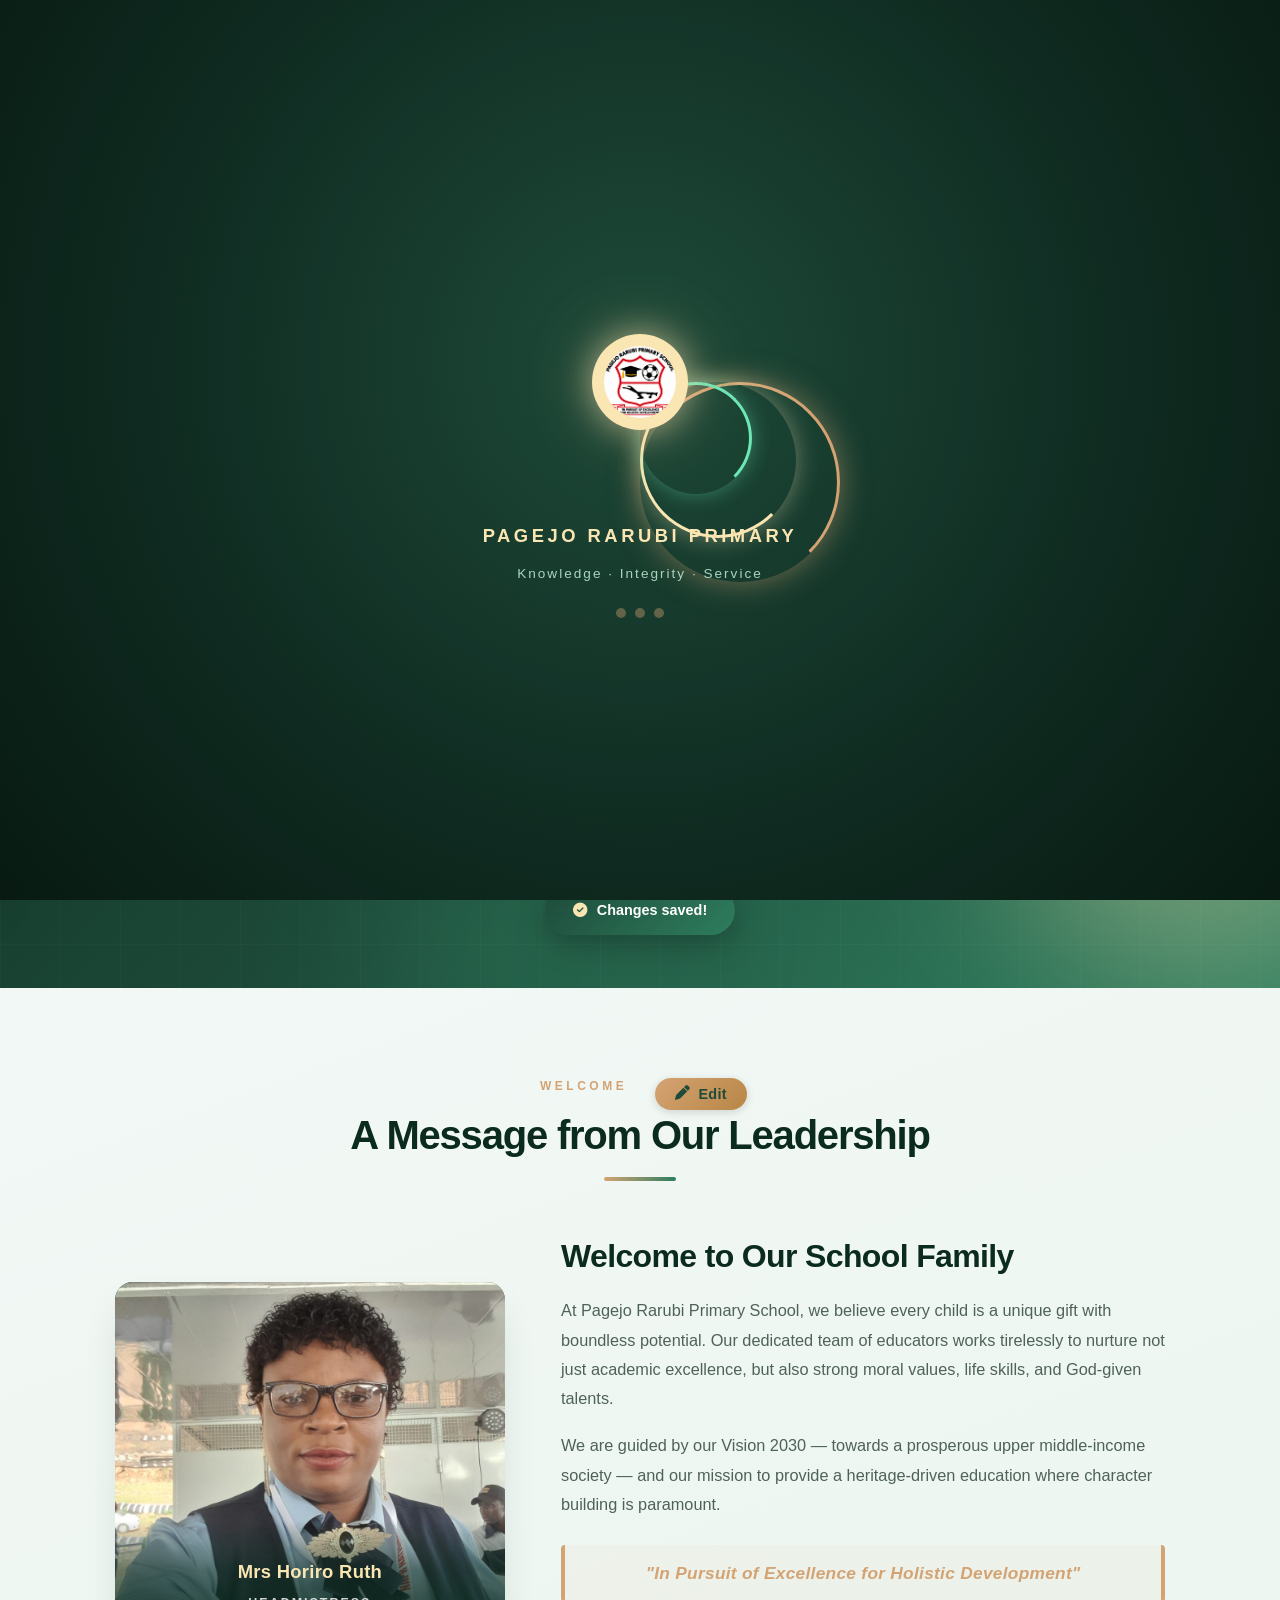
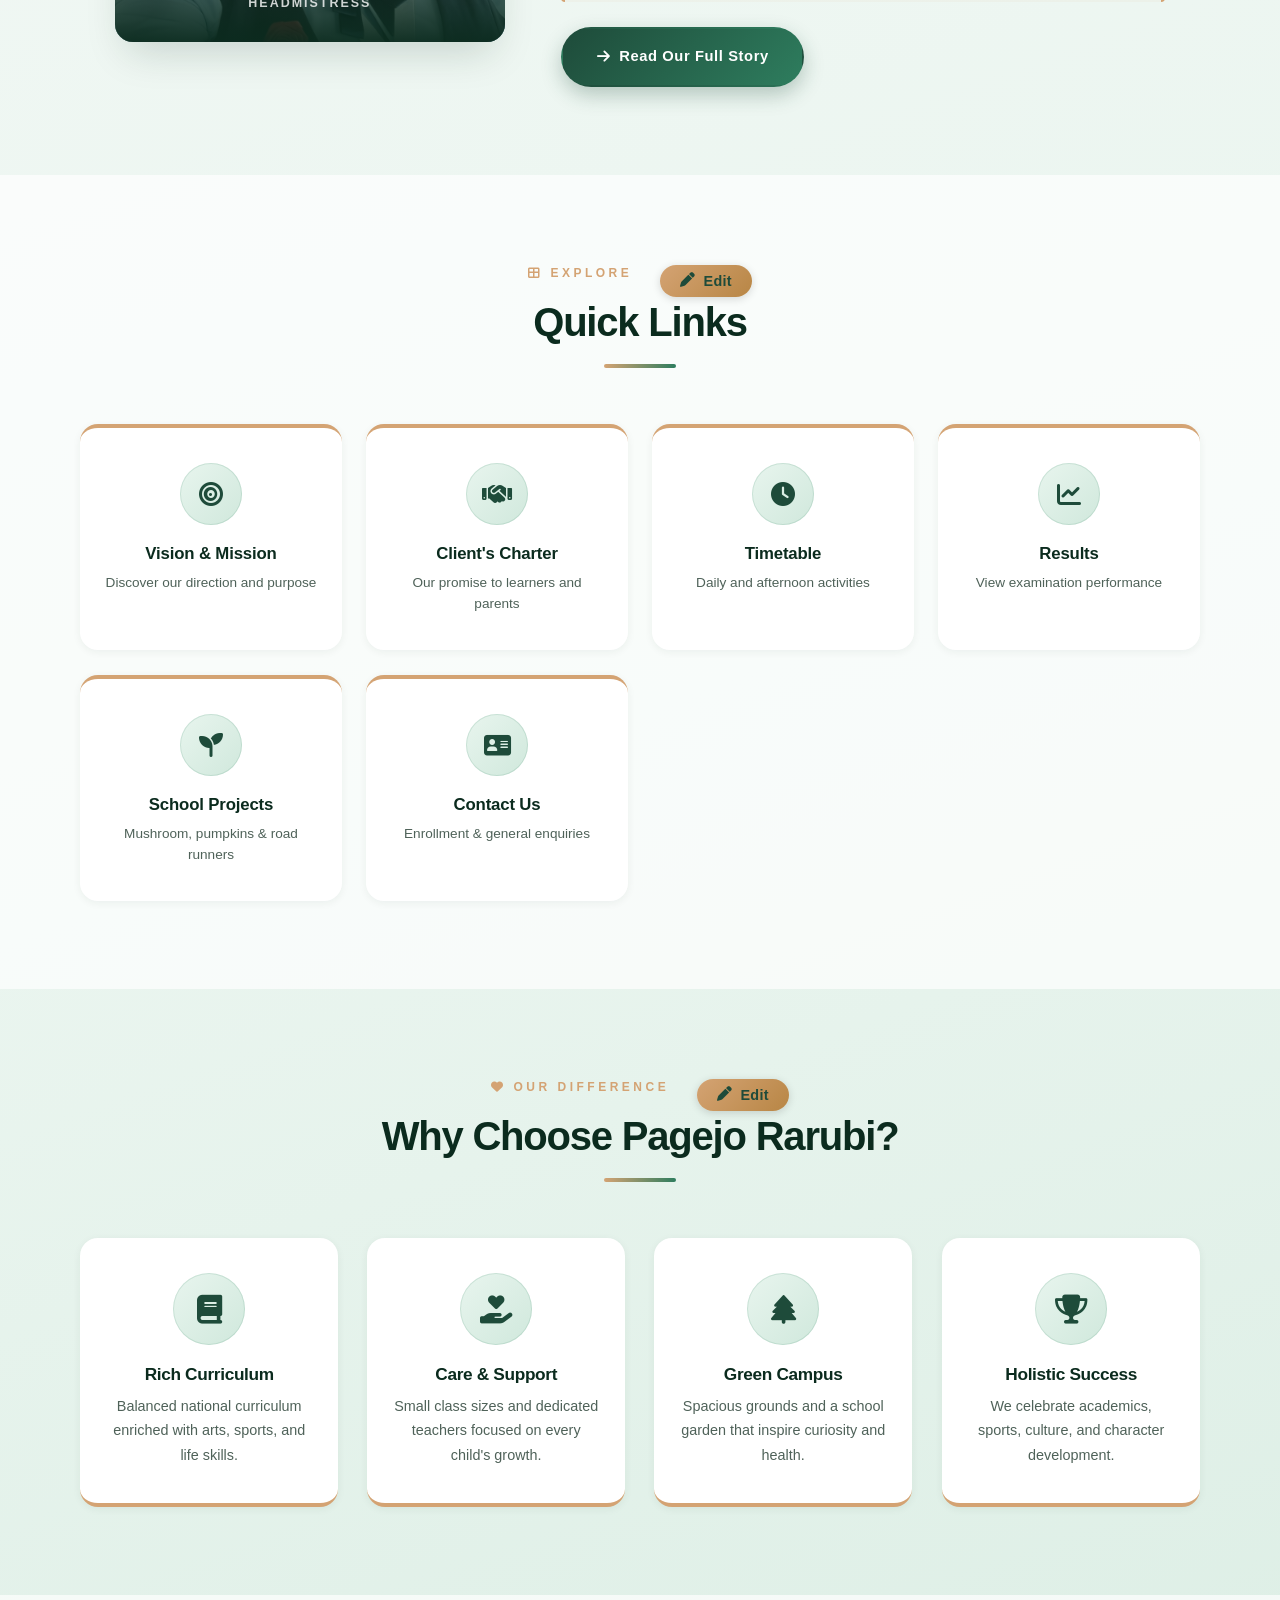
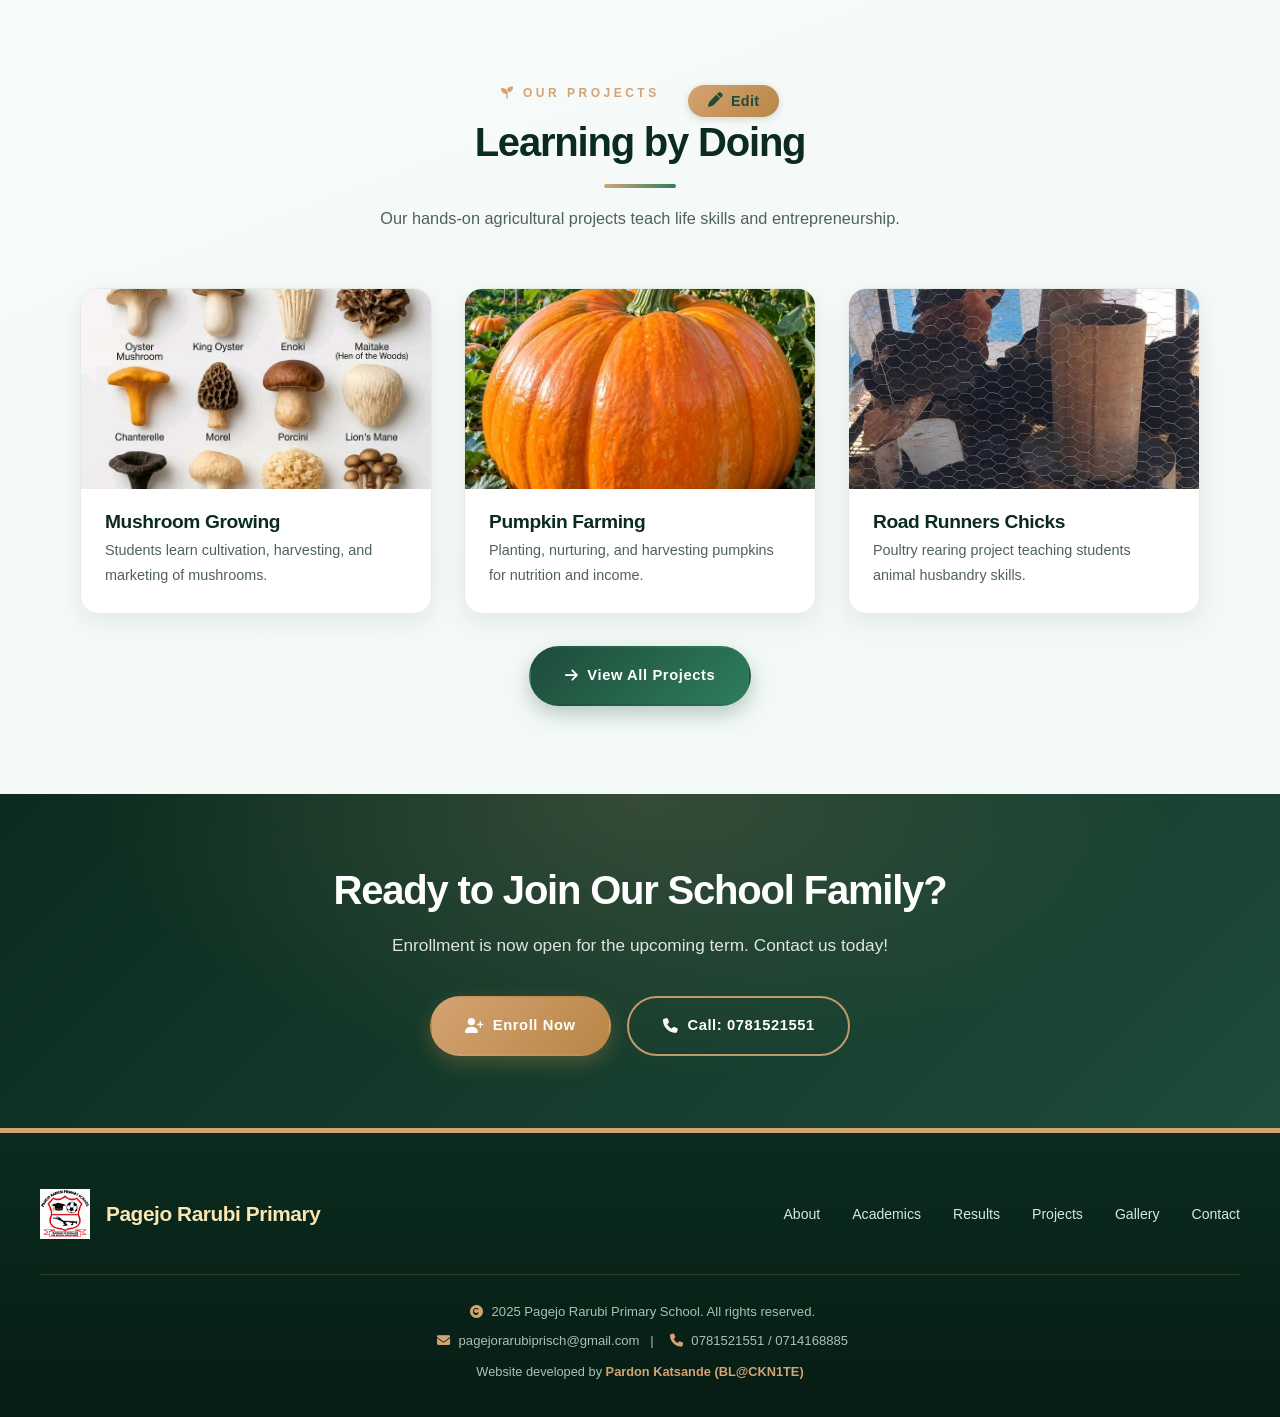
==== commit 793d92b7: "Update index.html" ====
--- a/index.html
+++ b/index.html
@@ -12,6 +12,9 @@
   <link rel="stylesheet" href="css/style.css">
   <link rel="stylesheet" href="css/drawer.css">
   <style>
+    /* ============================================================
+       HOMEPAGE ANIMATIONS
+       ============================================================ */
     .hero { position: relative; overflow: hidden; }
     .orb { position: absolute; border-radius: 50%; filter: blur(80px); opacity: 0.35; pointer-events: none; z-index: 0; animation: orbFloat 18s ease-in-out infinite; }
     .orb-1 { width: 320px; height: 320px; background: #d4a373; top: 10%; left: -80px; }
@@ -22,6 +25,7 @@
     .hero-badge { animation: badgeFloat 3s ease-in-out infinite, badgeFadeIn 0.8s ease 0.1s both; }
     @keyframes badgeFloat { 0%,100% { transform: translateY(0); } 50% { transform: translateY(-6px); } }
     @keyframes badgeFadeIn { from { opacity: 0; transform: translateY(-20px) scale(0.9); } to { opacity: 1; transform: translateY(0) scale(1); } }
+
     .hero h2 { min-height: 4.2em; display: flex; align-items: center; justify-content: center; flex-wrap: wrap; font-size: 3.5rem; line-height: 1.15; }
     .typing-text { display: inline-block; background: linear-gradient(120deg, #f9e6b3 0%, #d4a373 50%, #f9e6b3 100%); background-size: 200% 100%; -webkit-background-clip: text; background-clip: text; -webkit-text-fill-color: transparent; animation: shimmerText 3s ease-in-out infinite; word-break: break-word; }
     @keyframes shimmerText { 0%,100% { background-position: 0% 50%; } 50% { background-position: 100% 50%; } }
@@ -55,7 +59,55 @@
     @media (prefers-reduced-motion: reduce) { *, *::before, *::after { animation-duration: 0.01ms !important; animation-iteration-count: 1 !important; transition-duration: 0.01ms !important; } .quick-link-card, .highlight-card, .project-preview, .hero-stat { opacity: 1; transform: none; } }
     @media (max-width: 768px) { .hero h2 { font-size: 2rem; min-height: 5em; } .typing-cursor { margin-left: 3px; } .orb-1 { width: 200px; height: 200px; } .orb-2 { width: 250px; height: 250px; } .orb-3 { width: 160px; height: 160px; } }
 
-    /* WELCOME LOADER */
+    /* ============================================================
+       HEADER LOGO — SPINNING RINGS DESIGN
+       ============================================================ */
+    .header-logo-wrap {
+      position: relative;
+      width: 70px;
+      height: 70px;
+      display: flex;
+      align-items: center;
+      justify-content: center;
+      flex-shrink: 0;
+    }
+    .header-ring {
+      position: absolute;
+      top: 50%;
+      left: 50%;
+      border-radius: 50%;
+      border: 2px solid transparent;
+      box-sizing: border-box;
+    }
+    .header-ring.r1 {
+      width: 100%; height: 100%;
+      border-top-color: var(--accent);
+      border-right-color: var(--accent);
+      animation: spinCW 3s linear infinite;
+    }
+    .header-ring.r2 {
+      width: 85%; height: 85%;
+      border-bottom-color: var(--primary-light);
+      border-left-color: var(--primary-light);
+      animation: spinCCW 4s linear infinite;
+    }
+    .header-logo-img {
+      position: relative;
+      z-index: 2;
+      width: 54px;
+      height: 54px;
+      border-radius: 50%;
+      object-fit: contain;
+      background: #fff;
+      padding: 4px;
+      box-shadow: 0 2px 10px rgba(0,0,0,0.15);
+    }
+    @keyframes spinCW { from { transform: translate(-50%, -50%) rotate(0deg); } to { transform: translate(-50%, -50%) rotate(360deg); } }
+    @keyframes spinCCW { from { transform: translate(-50%, -50%) rotate(0deg); } to { transform: translate(-50%, -50%) rotate(-360deg); } }
+
+    /* ============================================================
+       WELCOME LOADER (7 seconds)
+       ============================================================ */
     #welcomeLoader { position: fixed; inset: 0; z-index: 9999; display: flex; flex-direction: column; align-items: center; justify-content: center; background: radial-gradient(circle at 50% 40%, #1e4b3a 0%, #0f2a20 60%, #081a12 100%); transition: opacity 0.9s ease, visibility 0.9s ease; }
     #welcomeLoader.hide { opacity: 0; visibility: hidden; pointer-events: none; }
     .loader-logo-wrap { position: relative; width: 200px; height: 200px; display: flex; align-items: center; justify-content: center; margin-bottom: 8px; }
@@ -63,8 +115,6 @@
     .ring-1 { width: 200px; height: 200px; border-top-color: #d4a373; border-right-color: #d4a373; animation: spinCW 1.6s linear infinite; box-shadow: 0 0 30px rgba(212,163,115,0.5); }
     .ring-2 { width: 156px; height: 156px; border-bottom-color: #f9e6b3; border-left-color: #f9e6b3; animation: spinCCW 2.1s linear infinite; box-shadow: 0 0 24px rgba(249,230,179,0.4); }
     .ring-3 { width: 112px; height: 112px; border-top-color: #6ee7b7; border-right-color: #6ee7b7; animation: spinCW 2.8s linear infinite; box-shadow: 0 0 20px rgba(110,231,183,0.4); }
-    @keyframes spinCW { from { transform: translate(-50%,-50%) rotate(0deg); } to { transform: translate(-50%,-50%) rotate(360deg); } }
-    @keyframes spinCCW { from { transform: translate(-50%,-50%) rotate(0deg); } to { transform: translate(-50%,-50%) rotate(-360deg); } }
     .loader-logo { position: relative; z-index: 2; width: 96px; height: 96px; border-radius: 50%; object-fit: contain; background: #f9e6b3; padding: 12px; box-shadow: 0 0 35px rgba(249,230,179,0.6), 0 0 70px rgba(212,163,115,0.3); animation: logoPulse 2s ease-in-out infinite; }
     @keyframes logoPulse { 0%,100% { transform: scale(1); } 50% { transform: scale(1.07); } }
     .loader-text { margin-top: 30px; font-family: 'Montserrat', sans-serif; font-weight: 800; font-size: 1.15rem; letter-spacing: 3.5px; text-transform: uppercase; color: #f9e6b3; opacity: 0; animation: fadeUp 0.9s ease 0.3s forwards; text-align: center; padding: 0 20px; }
@@ -76,7 +126,9 @@
     @keyframes dotPulse { 0%,100% { opacity: 0.3; transform: scale(0.85); } 50% { opacity: 1; transform: scale(1.2); } }
     @media (max-width: 480px) { .loader-logo-wrap { width: 150px; height: 150px; } .ring-1 { width: 150px; height: 150px; } .ring-2 { width: 116px; height: 116px; } .ring-3 { width: 84px; height: 84px; } .loader-logo { width: 72px; height: 72px; padding: 9px; } .loader-text { font-size: 0.95rem; letter-spacing: 2.5px; } .loader-sub { font-size: 0.72rem; letter-spacing: 1.2px; } }
 
-    /* EDIT MODE */
+    /* ============================================================
+       EDIT MODE STYLES
+       ============================================================ */
     .edit-toggle-btn { background: linear-gradient(135deg,#d4a373,#b88645); color: #1e4b3a; border: none; border-radius: 30px; padding: 8px 20px; font-weight: 700; font-size: 0.9rem; cursor: pointer; transition: all 0.3s ease; display: inline-flex; align-items: center; gap: 8px; margin-left: 12px; box-shadow: 0 2px 8px rgba(0,0,0,0.15); vertical-align: middle; font-family: 'Montserrat', sans-serif; }
     .edit-toggle-btn:hover { background: linear-gradient(135deg,#c49a6c,#a8783d); transform: translateY(-1px); box-shadow: 0 4px 12px rgba(0,0,0,0.2); }
     .edit-toggle-btn.is-saving { background: linear-gradient(135deg,#1e4b3a,#2e7d5e); color: #fff; }
@@ -84,7 +136,7 @@
     [contenteditable="true"] { outline: 2px dashed rgba(212,163,115,0.6); outline-offset: 2px; background: rgba(255,255,255,0.5); border-radius: 4px; transition: outline 0.2s; min-width: 20px; display: inline-block; padding: 1px 3px; }
     [contenteditable="true"]:hover { outline: 2px dashed #d4a373; background: rgba(255,255,255,0.75); }
     [contenteditable="true"]:focus { outline: 2px solid #1e4b3a; background: #fff; box-shadow: 0 0 0 3px rgba(30,75,58,0.15); }
-    .edit-save-banner { position: fixed; bottom: 24px; left: 50%; transform: translateX(-50%) translateY(120%); background: linear-gradient(135deg,#1e4b3a,#2e7d5e); color: #fff; padding: 12px 28px; border-radius: 50px; font-weight: 700; font-size: 0.9rem; box-shadow: 0 10px 30px rgba(0,0,0,0.25); z-index: 9998; transition: transform 0.4s cubic-bezier(0.34,1.56,0.64,1); display: inline-flex; align-items: center; gap: 10px; font-family: 'Montserrat', sans-serif; }
+    .edit-save-banner { position: fixed; bottom: 24px; left: 50%; transform: translateX(-50%) translateY(120%); background: linear-gradient(135deg,#1e4b3a,#2e7d5e); color: #fff; padding: 12px 28px; border-radius: 50px; font-weight: 700; font-size: 0.9rem; box-shadow: 0 10px 30px rgba(0,0,0,0.25); z-index: 9998; transition: transform 0.4s cubic-bezier(0.34,1.56,0.64,1); display: inline-flex; align-items: center; gap: 10px; font-family: 'Montserrat', sans-serif; pointer-events: none; }
     .edit-save-banner.show { transform: translateX(-50%) translateY(0); }
     .edit-save-banner i { color: #f9e6b3; }
     @media (max-width: 600px) { .edit-toggle-btn { padding: 6px 12px; font-size: 0.78rem; } .section-header .header-actions { flex-direction: column; align-items: flex-start; } .edit-save-banner { font-size: 0.8rem; padding: 10px 18px; } }
@@ -111,20 +163,14 @@
     <i class="fas fa-check-circle"></i> <span id="saveBannerText">Changes saved!</span>
   </div>
 
-  <!-- TOP BAR -->
-  <div class="top-bar">
-    <div class="contact-info">
-      <span><i class="fas fa-phone-alt"></i> School: 0781521551</span>
-      <span><i class="fas fa-phone-alt"></i> Head: 0714168885</span>
-      <span><i class="fas fa-envelope"></i> pagejorarubiprisch@gmail.com</span>
-    </div>
-    <div class="motto"><i class="fas fa-star"></i> Knowledge · Integrity · Service</div>
-  </div>
-
-  <!-- HEADER -->
+  <!-- HEADER (Top bar removed as requested) -->
   <header class="main-header" id="mainHeader">
     <div class="logo-area">
-      <img src="images/logo.png" alt="Pagejo Rarubi Logo" class="school-logo-svg" style="object-fit: contain;" onerror="this.outerHTML='<svg class=\'school-logo-svg\' viewBox=\'0 0 100 100\' xmlns=\'http://www.w3.org/2000/svg\'><path d=\'M50 8 L88 26 L88 54 C88 74 70 90 50 96 C30 90 12 74 12 54 L12 26 L50 8 Z\' fill=\'#1e4b3a\' stroke=\'#d4a373\' stroke-width=\'2.5\'/><path d=\'M30 48 L50 38 L70 48 L70 70 L50 60 L30 70 L30 48 Z\' fill=\'#f9e6b3\' stroke=\'#1e4b3a\' stroke-width=\'2.2\'/><path d=\'M50 26 L53.5 34 L62 35 L55.5 41 L58 49 L50 44.5 L42 49 L44.5 41 L38 35 L46.5 34 L50 26 Z\' fill=\'#d4a373\' stroke=\'#fff\' stroke-width=\'1.2\'/></svg>';">
+      <div class="header-logo-wrap">
+        <span class="header-ring r1"></span>
+        <span class="header-ring r2"></span>
+        <img src="images/logo.png" alt="Pagejo Rarubi Logo" class="header-logo-img" onerror="this.outerHTML='<svg class=\'header-logo-img\' viewBox=\'0 0 100 100\' xmlns=\'http://www.w3.org/2000/svg\'><path d=\'M50 8 L88 26 L88 54 C88 74 70 90 50 96 C30 90 12 74 12 54 L12 26 L50 8 Z\' fill=\'#1e4b3a\' stroke=\'#d4a373\' stroke-width=\'2.5\'/><path d=\'M30 48 L50 38 L70 48 L70 70 L50 60 L30 70 L30 48 Z\' fill=\'#f9e6b3\' stroke=\'#1e4b3a\' stroke-width=\'2.2\'/><path d=\'M50 26 L53.5 34 L62 35 L55.5 41 L58 49 L50 44.5 L42 49 L44.5 41 L38 35 L46.5 34 L50 26 Z\' fill=\'#d4a373\' stroke=\'#fff\' stroke-width=\'1.2\'/></svg>';">
+      </div>
       <div class="school-name">
         <h1>Pagejo Rarubi</h1>
         <div class="subhead"><i class="fas fa-graduation-cap"></i> Primary School</div>
@@ -309,15 +355,14 @@
   <script>
   /* ============================================================
      PAGEJO RARUBI — SHARED EDIT ENGINE
-     Real persistence via localStorage. Every key is namespaced
-     so edits survive reloads, tab closes, and browser restarts.
+     Real persistence via localStorage.
      ============================================================ */
   (function () {
     'use strict';
 
-    const STORAGE_PREFIX = 'pagejo_edit_'; // single namespace for all edits
-
-    /* ---------- Loader (7s, once per session) ---------- */
+    const STORAGE_PREFIX = 'pagejo_edit_';
+
+    // Loader: 7s, once per session
     const loader = document.getElementById('welcomeLoader');
     const LOADER_MS = 7000;
     function hideLoader() {
@@ -332,11 +377,10 @@
       if (loader) loader.style.display = 'none';
     } else {
       setTimeout(hideLoader, LOADER_MS);
-      setTimeout(hideLoader, LOADER_MS + 2000); // safety net
+      setTimeout(hideLoader, LOADER_MS + 2000);
       try { sessionStorage.setItem('pagejo_loader_shown', '1'); } catch (e) {}
     }
 
-    /* ---------- Toast ---------- */
     const banner = document.getElementById('saveBanner');
     const bannerText = document.getElementById('saveBannerText');
     let bannerTimer = null;
@@ -348,7 +392,6 @@
       bannerTimer = setTimeout(() => banner.classList.remove('show'), 2200);
     }
 
-    /* ---------- Storage helpers ---------- */
     function saveValue(key, value) {
       try {
         localStorage.setItem(STORAGE_PREFIX + key, value);
@@ -358,10 +401,6 @@
         toast('Could not save — storage full or blocked');
         return false;
       }
-    }
-    function readValue(key) {
-      try { return localStorage.getItem(STORAGE_PREFIX + key); }
-      catch (e) { return null; }
     }
     function readAll() {
       const out = {};
@@ -376,17 +415,13 @@
       return out;
     }
 
-    /* ---------- Restore all saved edits on page load ---------- */
     function restoreAll() {
       const saved = readAll();
-      const nodes = document.querySelectorAll('[data-edit-key]');
-      nodes.forEach(node => {
+      document.querySelectorAll('[data-edit-key]').forEach(node => {
         const key = node.getAttribute('data-edit-key');
         if (saved.hasOwnProperty(key)) {
-          // Handle number counters separately (see applyCounterRestore below)
           if (node.classList.contains('number') && node.dataset.count) {
             const stored = saved[key];
-            // If the saved value is purely text like "25+", keep it, but still allow counter
             node.textContent = stored;
             node.setAttribute('data-counted', 'true');
             node.dataset.restoredText = stored;
@@ -397,25 +432,19 @@
       });
     }
 
-    /* ---------- Initialize editing on a single element ---------- */
     function initEditable(node) {
       const key = node.getAttribute('data-edit-key');
       if (!key) return;
-
-      // Do not make buttons/links editable, only textual content
-      // Everything with data-edit-key is intended to be editable.
       node.setAttribute('contenteditable', 'false');
 
-      // Save on blur
       node.addEventListener('blur', function () {
         if (this.getAttribute('contenteditable') !== 'true') return;
         const val = this.innerHTML;
         if (saveValue(key, val)) {
-          toast('Saved: ' + key);
+          // Silent save
         }
       }, true);
 
-      // Live save on input (debounced)
       let inputTimer = null;
       node.addEventListener('input', function () {
         if (this.getAttribute('contenteditable') !== 'true') return;
@@ -427,12 +456,10 @@
       });
     }
 
-    /* ---------- Toggle entire section ---------- */
     function toggleSectionEdit(targetId, btn) {
       const section = document.getElementById(targetId);
       if (!section) return;
 
-      // Scope: only elements with data-edit-key inside this section
       const editables = section.querySelectorAll('[data-edit-key]');
       if (!editables.length) return;
 
@@ -445,8 +472,6 @@
       });
 
       if (entering) {
-        // Also enable hero title via typing? No — keep typing text as-is.
-        // But we allow editing the badge and subtitle.
         editables[0].focus();
         if (btn) {
           btn.classList.add('is-saving');
@@ -454,7 +479,6 @@
         }
         toast('Editing enabled — click Save Changes when done');
       } else {
-        // Save all fields in this section immediately
         let savedCount = 0;
         editables.forEach(el => {
           const key = el.getAttribute('data-edit-key');
@@ -469,10 +493,8 @@
       }
     }
 
-    /* ---------- Bind all edit buttons ---------- */
     function bindButtons() {
       document.querySelectorAll('.edit-toggle-btn').forEach(btn => {
-        // avoid double-binding
         if (btn.dataset.bound === '1') return;
         btn.dataset.bound = '1';
         btn.addEventListener('click', function (e) {
@@ -484,20 +506,14 @@
       });
     }
 
-    /* ---------- Boot ---------- */
     document.addEventListener('DOMContentLoaded', function () {
-      // 1. Initialize all editable nodes
       document.querySelectorAll('[data-edit-key]').forEach(initEditable);
-      // 2. Restore saved values
       restoreAll();
-      // 3. Bind buttons
       bindButtons();
     });
 
-    // Expose a small API for other pages
     window.PagejoEdits = {
       save: saveValue,
-      read: readValue,
       readAll: readAll,
       toast: toast
     };
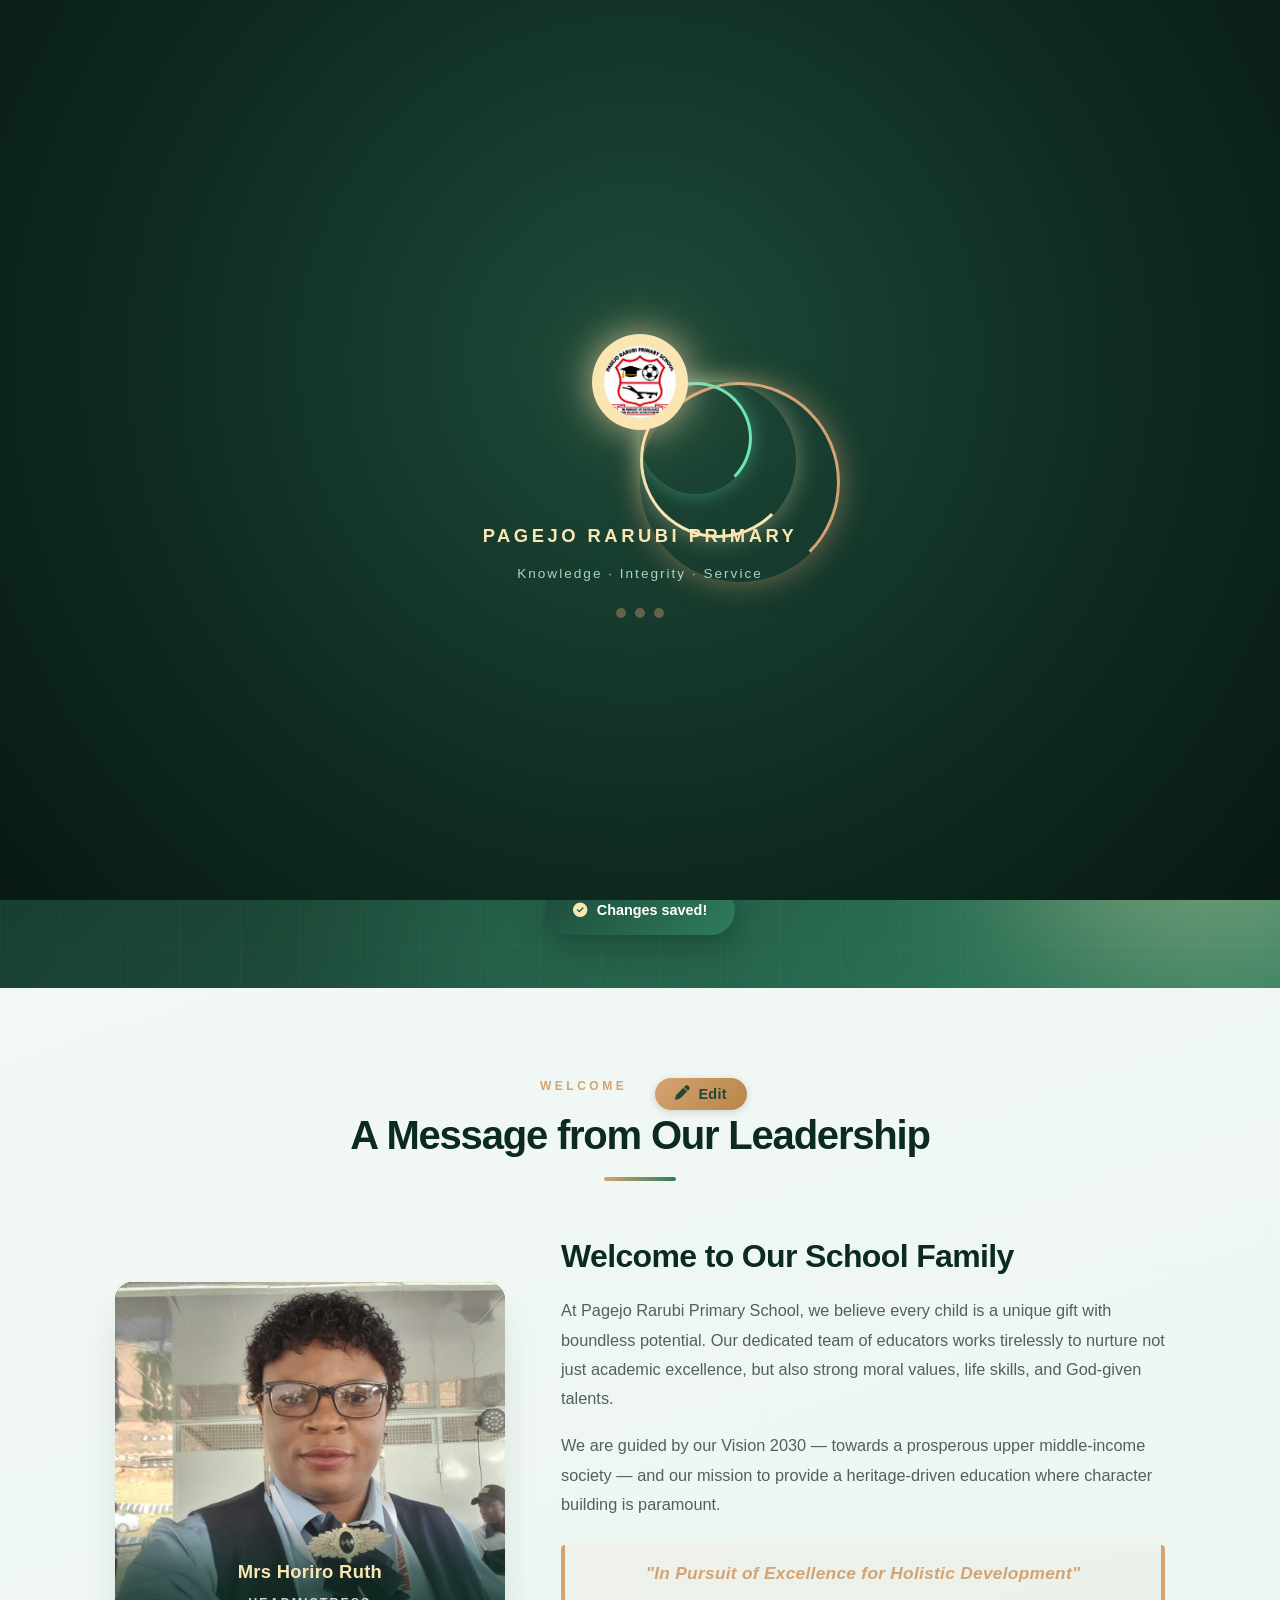
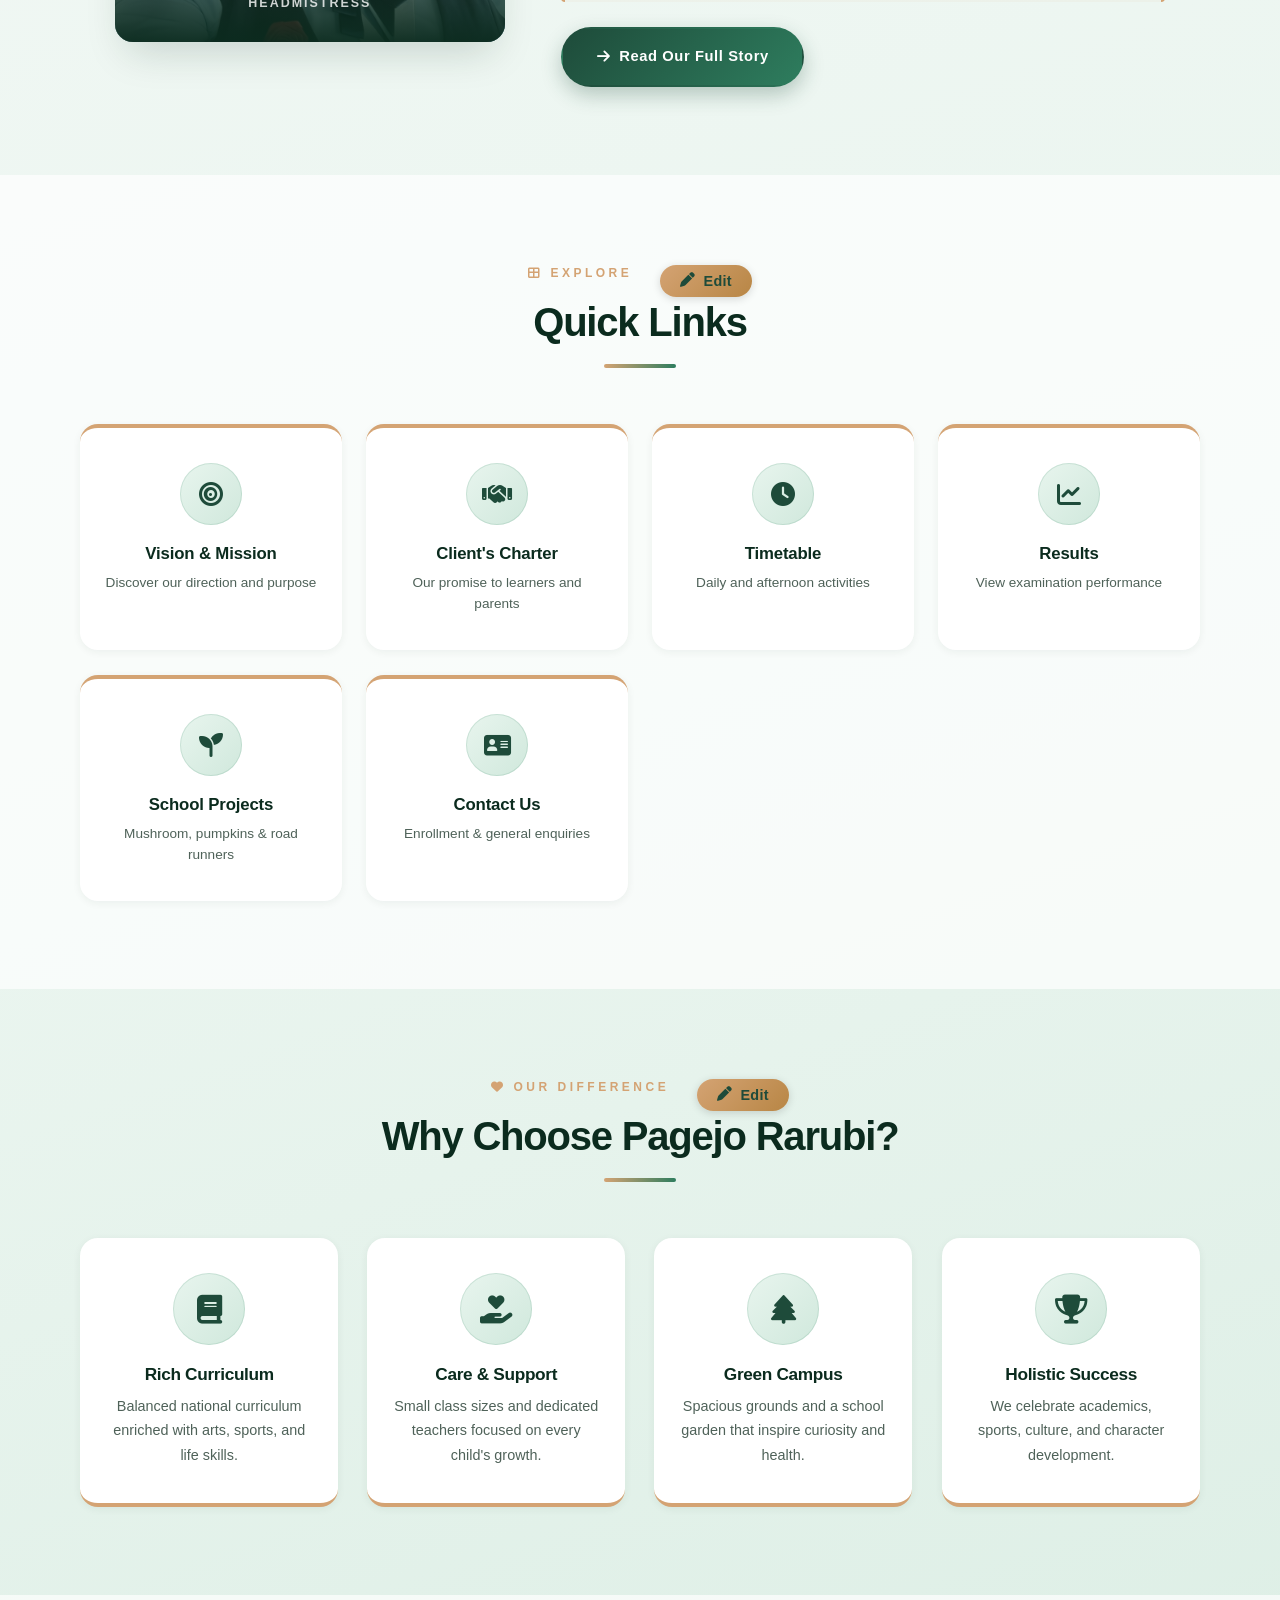
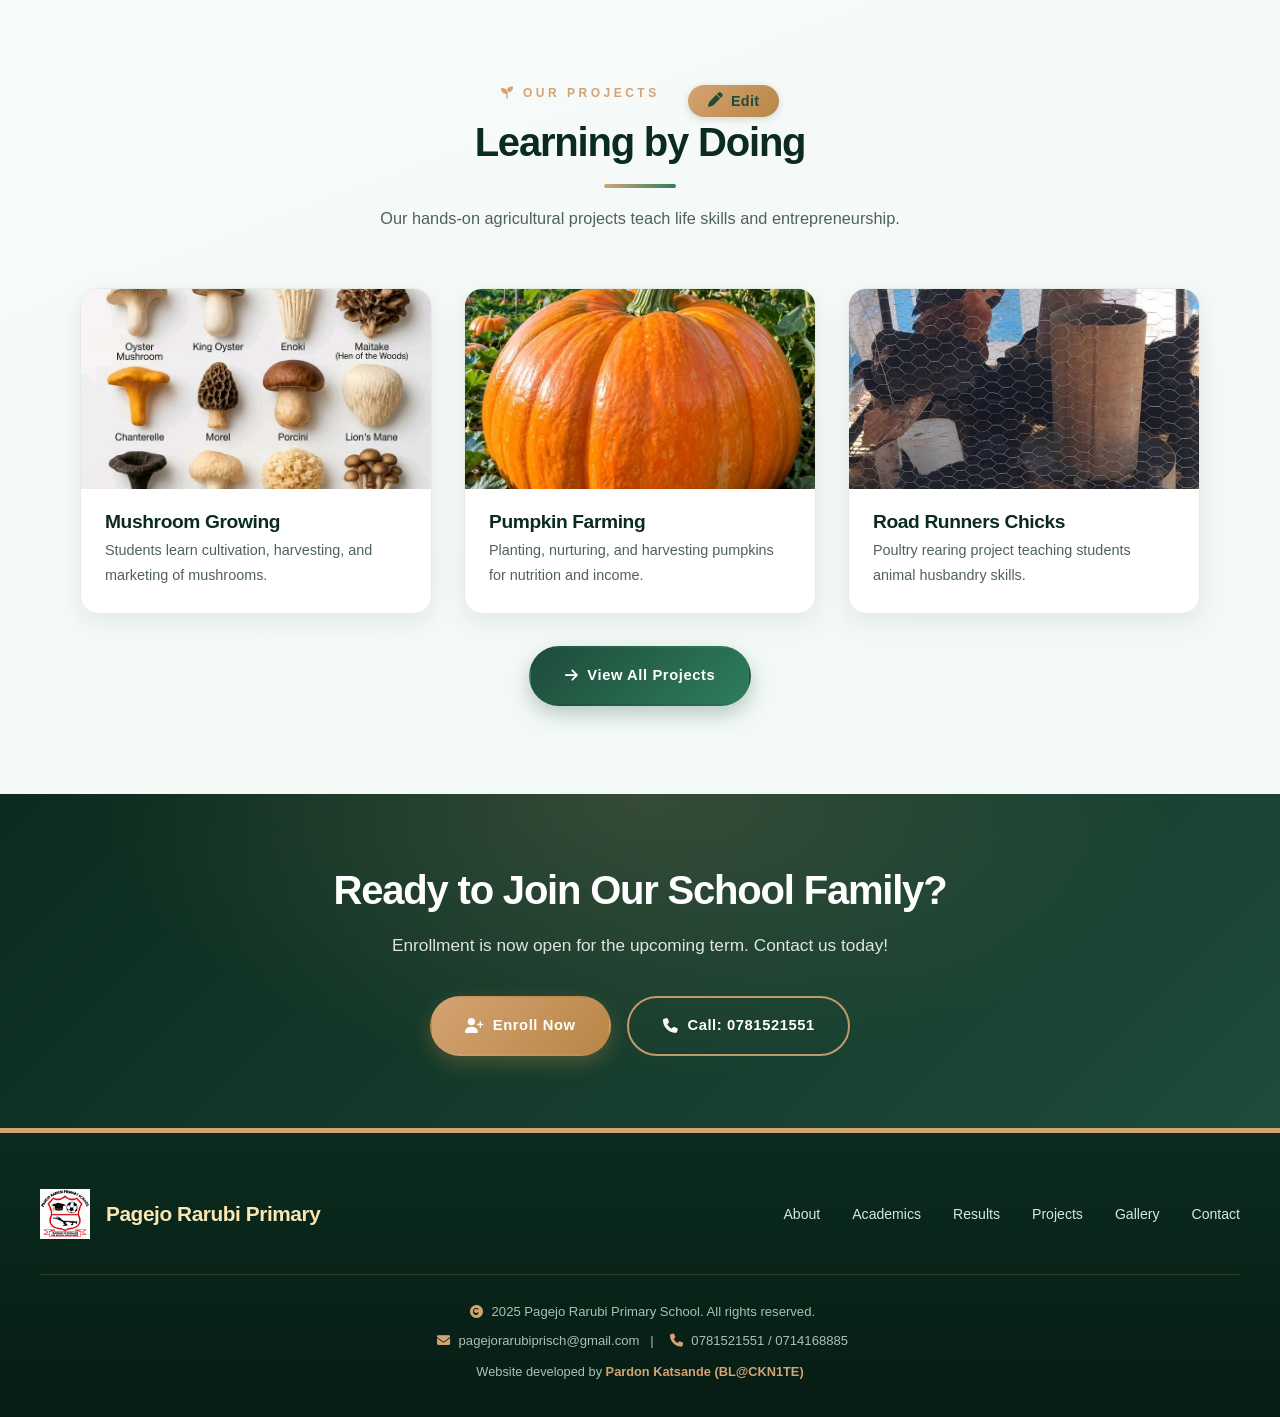
==== commit 5048531f: "Update index.html" ====
--- a/index.html
+++ b/index.html
@@ -13,7 +13,106 @@
   <link rel="stylesheet" href="css/drawer.css">
   <style>
     /* ============================================================
-       HOMEPAGE ANIMATIONS
+       SCREEN SHAKE ANIMATION
+       ============================================================ */
+    @keyframes screenShake {
+      0% { transform: translate(0, 0) rotate(0deg); }
+      10% { transform: translate(-5px, 2px) rotate(-0.5deg); }
+      20% { transform: translate(4px, -3px) rotate(0.5deg); }
+      30% { transform: translate(-6px, 1px) rotate(-0.5deg); }
+      40% { transform: translate(5px, 3px) rotate(0.5deg); }
+      50% { transform: translate(-4px, -2px) rotate(-0.5deg); }
+      60% { transform: translate(6px, 2px) rotate(0.5deg); }
+      70% { transform: translate(-3px, -1px) rotate(-0.5deg); }
+      80% { transform: translate(4px, -2px) rotate(0.5deg); }
+      90% { transform: translate(-2px, 3px) rotate(-0.5deg); }
+      100% { transform: translate(0, 0) rotate(0deg); }
+    }
+    .shake-active body {
+      animation: screenShake 0.6s cubic-bezier(.36,.07,.19,.97) both;
+    }
+
+    /* ============================================================
+       WELCOME LOADER (7 seconds)
+       ============================================================ */
+    #welcomeLoader { position: fixed; inset: 0; z-index: 9999; display: flex; flex-direction: column; align-items: center; justify-content: center; background: radial-gradient(circle at 50% 40%, #1e4b3a 0%, #0f2a20 60%, #081a12 100%); transition: opacity 0.9s ease, visibility 0.9s ease; }
+    #welcomeLoader.hide { opacity: 0; visibility: hidden; pointer-events: none; }
+    .loader-logo-wrap { position: relative; width: 200px; height: 200px; display: flex; align-items: center; justify-content: center; margin-bottom: 8px; }
+    .loader-ring { position: absolute; top: 50%; left: 50%; border-radius: 50%; border: 3px solid transparent; box-sizing: border-box; }
+    .ring-1 { width: 200px; height: 200px; border-top-color: #d4a373; border-right-color: #d4a373; animation: spinCW 1.6s linear infinite; box-shadow: 0 0 30px rgba(212,163,115,0.5); }
+    .ring-2 { width: 156px; height: 156px; border-bottom-color: #f9e6b3; border-left-color: #f9e6b3; animation: spinCCW 2.1s linear infinite; box-shadow: 0 0 24px rgba(249,230,179,0.4); }
+    .ring-3 { width: 112px; height: 112px; border-top-color: #6ee7b7; border-right-color: #6ee7b7; animation: spinCW 2.8s linear infinite; box-shadow: 0 0 20px rgba(110,231,183,0.4); }
+    .loader-logo { position: relative; z-index: 2; width: 96px; height: 96px; border-radius: 50%; object-fit: contain; background: #f9e6b3; padding: 12px; box-shadow: 0 0 35px rgba(249,230,179,0.6), 0 0 70px rgba(212,163,115,0.3); animation: logoPulse 2s ease-in-out infinite; }
+    @keyframes logoPulse { 0%,100% { transform: scale(1); } 50% { transform: scale(1.07); } }
+    .loader-text { margin-top: 30px; font-family: 'Montserrat', sans-serif; font-weight: 800; font-size: 1.15rem; letter-spacing: 3.5px; text-transform: uppercase; color: #f9e6b3; opacity: 0; animation: fadeUp 0.9s ease 0.3s forwards; text-align: center; padding: 0 20px; }
+    .loader-sub { margin-top: 10px; font-family: 'Open Sans', sans-serif; font-size: 0.85rem; color: #a8d5c0; letter-spacing: 2px; opacity: 0; animation: fadeUp 0.9s ease 0.6s forwards; text-align: center; }
+    @keyframes fadeUp { from { opacity: 0; transform: translateY(14px); } to { opacity: 1; transform: translateY(0); } }
+    .loader-dots { margin-top: 22px; display: flex; gap: 9px; }
+    .loader-dots span { width: 10px; height: 10px; border-radius: 50%; background: #d4a373; opacity: 0.4; animation: dotPulse 1.2s ease-in-out infinite; }
+    .loader-dots span:nth-child(2) { animation-delay: 0.2s; } .loader-dots span:nth-child(3) { animation-delay: 0.4s; }
+    @keyframes dotPulse { 0%,100% { opacity: 0.3; transform: scale(0.85); } 50% { opacity: 1; transform: scale(1.2); } }
+    @keyframes spinCW { from { transform: translate(-50%,-50%) rotate(0deg); } to { transform: translate(-50%,-50%) rotate(360deg); } }
+    @keyframes spinCCW { from { transform: translate(-50%,-50%) rotate(0deg); } to { transform: translate(-50%,-50%) rotate(-360deg); } }
+    
+    @media (max-width: 480px) { 
+      .loader-logo-wrap { width: 150px; height: 150px; } 
+      .ring-1 { width: 150px; height: 150px; } 
+      .ring-2 { width: 116px; height: 116px; } 
+      .ring-3 { width: 84px; height: 84px; } 
+      .loader-logo { width: 72px; height: 72px; padding: 9px; } 
+      .loader-text { font-size: 0.95rem; letter-spacing: 2.5px; } 
+      .loader-sub { font-size: 0.72rem; letter-spacing: 1.2px; } 
+    }
+
+    /* ============================================================
+       HEADER LOGO — SPINNING RINGS DESIGN (Fixed Positioning)
+       ============================================================ */
+    .header-logo-wrap {
+      position: relative;
+      width: 70px;
+      height: 70px;
+      display: flex;
+      align-items: center;
+      justify-content: center;
+      flex-shrink: 0;
+    }
+    .header-ring {
+      position: absolute;
+      top: 50%;
+      left: 50%;
+      border-radius: 50%;
+      border: 2px solid transparent;
+      box-sizing: border-box;
+      transform: translate(-50%, -50%);
+    }
+    .header-ring.r1 {
+      width: 100%;
+      height: 100%;
+      border-top-color: var(--accent, #d4a373);
+      border-right-color: var(--accent, #d4a373);
+      animation: spinCW 3s linear infinite;
+    }
+    .header-ring.r2 {
+      width: 85%;
+      height: 85%;
+      border-bottom-color: var(--primary-light, #2e7d5e);
+      border-left-color: var(--primary-light, #2e7d5e);
+      animation: spinCCW 4s linear infinite;
+    }
+    .header-logo-img {
+      position: relative;
+      z-index: 2;
+      width: 54px;
+      height: 54px;
+      border-radius: 50%;
+      object-fit: contain;
+      background: #fff;
+      padding: 4px;
+      box-shadow: 0 2px 10px rgba(0,0,0,0.15);
+    }
+
+    /* ============================================================
+       HOMEPAGE ANIMATIONS & EDIT MODE
        ============================================================ */
     .hero { position: relative; overflow: hidden; }
     .orb { position: absolute; border-radius: 50%; filter: blur(80px); opacity: 0.35; pointer-events: none; z-index: 0; animation: orbFloat 18s ease-in-out infinite; }
@@ -25,7 +124,6 @@
     .hero-badge { animation: badgeFloat 3s ease-in-out infinite, badgeFadeIn 0.8s ease 0.1s both; }
     @keyframes badgeFloat { 0%,100% { transform: translateY(0); } 50% { transform: translateY(-6px); } }
     @keyframes badgeFadeIn { from { opacity: 0; transform: translateY(-20px) scale(0.9); } to { opacity: 1; transform: translateY(0) scale(1); } }
-
     .hero h2 { min-height: 4.2em; display: flex; align-items: center; justify-content: center; flex-wrap: wrap; font-size: 3.5rem; line-height: 1.15; }
     .typing-text { display: inline-block; background: linear-gradient(120deg, #f9e6b3 0%, #d4a373 50%, #f9e6b3 100%); background-size: 200% 100%; -webkit-background-clip: text; background-clip: text; -webkit-text-fill-color: transparent; animation: shimmerText 3s ease-in-out infinite; word-break: break-word; }
     @keyframes shimmerText { 0%,100% { background-position: 0% 50%; } 50% { background-position: 100% 50%; } }
@@ -60,73 +158,6 @@
     @media (max-width: 768px) { .hero h2 { font-size: 2rem; min-height: 5em; } .typing-cursor { margin-left: 3px; } .orb-1 { width: 200px; height: 200px; } .orb-2 { width: 250px; height: 250px; } .orb-3 { width: 160px; height: 160px; } }
 
     /* ============================================================
-       HEADER LOGO — SPINNING RINGS DESIGN
-       ============================================================ */
-    .header-logo-wrap {
-      position: relative;
-      width: 70px;
-      height: 70px;
-      display: flex;
-      align-items: center;
-      justify-content: center;
-      flex-shrink: 0;
-    }
-    .header-ring {
-      position: absolute;
-      top: 50%;
-      left: 50%;
-      border-radius: 50%;
-      border: 2px solid transparent;
-      box-sizing: border-box;
-    }
-    .header-ring.r1 {
-      width: 100%; height: 100%;
-      border-top-color: var(--accent);
-      border-right-color: var(--accent);
-      animation: spinCW 3s linear infinite;
-    }
-    .header-ring.r2 {
-      width: 85%; height: 85%;
-      border-bottom-color: var(--primary-light);
-      border-left-color: var(--primary-light);
-      animation: spinCCW 4s linear infinite;
-    }
-    .header-logo-img {
-      position: relative;
-      z-index: 2;
-      width: 54px;
-      height: 54px;
-      border-radius: 50%;
-      object-fit: contain;
-      background: #fff;
-      padding: 4px;
-      box-shadow: 0 2px 10px rgba(0,0,0,0.15);
-    }
-    @keyframes spinCW { from { transform: translate(-50%, -50%) rotate(0deg); } to { transform: translate(-50%, -50%) rotate(360deg); } }
-    @keyframes spinCCW { from { transform: translate(-50%, -50%) rotate(0deg); } to { transform: translate(-50%, -50%) rotate(-360deg); } }
-
-    /* ============================================================
-       WELCOME LOADER (7 seconds)
-       ============================================================ */
-    #welcomeLoader { position: fixed; inset: 0; z-index: 9999; display: flex; flex-direction: column; align-items: center; justify-content: center; background: radial-gradient(circle at 50% 40%, #1e4b3a 0%, #0f2a20 60%, #081a12 100%); transition: opacity 0.9s ease, visibility 0.9s ease; }
-    #welcomeLoader.hide { opacity: 0; visibility: hidden; pointer-events: none; }
-    .loader-logo-wrap { position: relative; width: 200px; height: 200px; display: flex; align-items: center; justify-content: center; margin-bottom: 8px; }
-    .loader-ring { position: absolute; top: 50%; left: 50%; border-radius: 50%; border: 3px solid transparent; box-sizing: border-box; }
-    .ring-1 { width: 200px; height: 200px; border-top-color: #d4a373; border-right-color: #d4a373; animation: spinCW 1.6s linear infinite; box-shadow: 0 0 30px rgba(212,163,115,0.5); }
-    .ring-2 { width: 156px; height: 156px; border-bottom-color: #f9e6b3; border-left-color: #f9e6b3; animation: spinCCW 2.1s linear infinite; box-shadow: 0 0 24px rgba(249,230,179,0.4); }
-    .ring-3 { width: 112px; height: 112px; border-top-color: #6ee7b7; border-right-color: #6ee7b7; animation: spinCW 2.8s linear infinite; box-shadow: 0 0 20px rgba(110,231,183,0.4); }
-    .loader-logo { position: relative; z-index: 2; width: 96px; height: 96px; border-radius: 50%; object-fit: contain; background: #f9e6b3; padding: 12px; box-shadow: 0 0 35px rgba(249,230,179,0.6), 0 0 70px rgba(212,163,115,0.3); animation: logoPulse 2s ease-in-out infinite; }
-    @keyframes logoPulse { 0%,100% { transform: scale(1); } 50% { transform: scale(1.07); } }
-    .loader-text { margin-top: 30px; font-family: 'Montserrat', sans-serif; font-weight: 800; font-size: 1.15rem; letter-spacing: 3.5px; text-transform: uppercase; color: #f9e6b3; opacity: 0; animation: fadeUp 0.9s ease 0.3s forwards; text-align: center; padding: 0 20px; }
-    .loader-sub { margin-top: 10px; font-family: 'Open Sans', sans-serif; font-size: 0.85rem; color: #a8d5c0; letter-spacing: 2px; opacity: 0; animation: fadeUp 0.9s ease 0.6s forwards; text-align: center; }
-    @keyframes fadeUp { from { opacity: 0; transform: translateY(14px); } to { opacity: 1; transform: translateY(0); } }
-    .loader-dots { margin-top: 22px; display: flex; gap: 9px; }
-    .loader-dots span { width: 10px; height: 10px; border-radius: 50%; background: #d4a373; opacity: 0.4; animation: dotPulse 1.2s ease-in-out infinite; }
-    .loader-dots span:nth-child(2) { animation-delay: 0.2s; } .loader-dots span:nth-child(3) { animation-delay: 0.4s; }
-    @keyframes dotPulse { 0%,100% { opacity: 0.3; transform: scale(0.85); } 50% { opacity: 1; transform: scale(1.2); } }
-    @media (max-width: 480px) { .loader-logo-wrap { width: 150px; height: 150px; } .ring-1 { width: 150px; height: 150px; } .ring-2 { width: 116px; height: 116px; } .ring-3 { width: 84px; height: 84px; } .loader-logo { width: 72px; height: 72px; padding: 9px; } .loader-text { font-size: 0.95rem; letter-spacing: 2.5px; } .loader-sub { font-size: 0.72rem; letter-spacing: 1.2px; } }
-
-    /* ============================================================
        EDIT MODE STYLES
        ============================================================ */
     .edit-toggle-btn { background: linear-gradient(135deg,#d4a373,#b88645); color: #1e4b3a; border: none; border-radius: 30px; padding: 8px 20px; font-weight: 700; font-size: 0.9rem; cursor: pointer; transition: all 0.3s ease; display: inline-flex; align-items: center; gap: 8px; margin-left: 12px; box-shadow: 0 2px 8px rgba(0,0,0,0.15); vertical-align: middle; font-family: 'Montserrat', sans-serif; }
@@ -163,7 +194,7 @@
     <i class="fas fa-check-circle"></i> <span id="saveBannerText">Changes saved!</span>
   </div>
 
-  <!-- HEADER (Top bar removed as requested) -->
+  <!-- HEADER -->
   <header class="main-header" id="mainHeader">
     <div class="logo-area">
       <div class="header-logo-wrap">
@@ -179,7 +210,7 @@
     <div class="header-badge"><i class="fas fa-calendar-alt"></i> Est. 1998</div>
   </header>
 
-  <!-- NAV -->
+  <!-- NAVIGATION -->
   <nav class="navbar">
     <a href="index.html" class="active"><i class="fas fa-home"></i> Home</a>
     <a href="about.html"><i class="fas fa-users"></i> About Us</a>
@@ -221,7 +252,7 @@
       <div class="section-header animate-on-scroll">
         <div class="header-actions">
           <span class="eyebrow"><i class="fas fa-hand-wave"></i> Welcome</span>
-          <button class="edit-toggle-btn" data-target="welcome"><i class="fas fa-pen"></i> Edit</button>
+          <button class="edit-toggle-btn" data-target="welcome-section"><i class="fas fa-pen"></i> Edit</button>
         </div>
         <h2>A Message from Our Leadership</h2>
       </div>
@@ -250,7 +281,7 @@
       <div class="section-header animate-on-scroll">
         <div class="header-actions">
           <span class="eyebrow"><i class="fas fa-th-large"></i> Explore</span>
-          <button class="edit-toggle-btn" data-target="quicklinks"><i class="fas fa-pen"></i> Edit</button>
+          <button class="edit-toggle-btn" data-target="quick-links"><i class="fas fa-pen"></i> Edit</button>
         </div>
         <h2>Quick Links</h2>
       </div>
@@ -271,7 +302,7 @@
       <div class="section-header animate-on-scroll">
         <div class="header-actions">
           <span class="eyebrow"><i class="fas fa-heart"></i> Our Difference</span>
-          <button class="edit-toggle-btn" data-target="highlights"><i class="fas fa-pen"></i> Edit</button>
+          <button class="edit-toggle-btn" data-target="why-choose"><i class="fas fa-pen"></i> Edit</button>
         </div>
         <h2>Why Choose Pagejo Rarubi?</h2>
       </div>
@@ -290,7 +321,7 @@
       <div class="section-header animate-on-scroll">
         <div class="header-actions">
           <span class="eyebrow"><i class="fas fa-seedling"></i> Our Projects</span>
-          <button class="edit-toggle-btn" data-target="projectpreview"><i class="fas fa-pen"></i> Edit</button>
+          <button class="edit-toggle-btn" data-target="projects-preview"><i class="fas fa-pen"></i> Edit</button>
         </div>
         <h2>Learning by Doing</h2>
         <p>Our hands-on agricultural projects teach life skills and entrepreneurship.</p>
@@ -347,177 +378,44 @@
 
   <button class="back-to-top" id="backToTop"><i class="fas fa-arrow-up"></i></button>
 
+  <!-- Core Scripts -->
   <script src="js/admin.js"></script>
   <script src="js/lightbox.js"></script>
   <script src="js/drawer.js"></script>
   <script src="js/script.js"></script>
 
+  <!-- Loader Timer & Screen Shake Logic -->
   <script>
-  /* ============================================================
-     PAGEJO RARUBI — SHARED EDIT ENGINE
-     Real persistence via localStorage.
-     ============================================================ */
-  (function () {
-    'use strict';
-
-    const STORAGE_PREFIX = 'pagejo_edit_';
-
-    // Loader: 7s, once per session
-    const loader = document.getElementById('welcomeLoader');
-    const LOADER_MS = 7000;
-    function hideLoader() {
-      if (loader && !loader.classList.contains('hide')) {
-        loader.classList.add('hide');
-        setTimeout(() => { loader.style.display = 'none'; }, 950);
+    (function() {
+      const loader = document.getElementById('welcomeLoader');
+      const LOADER_MS = 7000;
+      let hideTimer;
+
+      // Trigger screen shake midway through loading
+      setTimeout(() => {
+        document.body.classList.add('shake-active');
+        // Remove the class after the animation finishes (0.6s)
+        setTimeout(() => document.body.classList.remove('shake-active'), 650);
+      }, 3500);
+
+      function hideLoader() {
+        if (loader && !loader.classList.contains('hide')) {
+          loader.classList.add('hide');
+          setTimeout(() => { loader.style.display = 'none'; }, 950);
+        }
       }
-    }
-    let shown = false;
-    try { shown = sessionStorage.getItem('pagejo_loader_shown') === '1'; } catch (e) {}
-    if (shown) {
-      if (loader) loader.style.display = 'none';
-    } else {
-      setTimeout(hideLoader, LOADER_MS);
-      setTimeout(hideLoader, LOADER_MS + 2000);
-      try { sessionStorage.setItem('pagejo_loader_shown', '1'); } catch (e) {}
-    }
-
-    const banner = document.getElementById('saveBanner');
-    const bannerText = document.getElementById('saveBannerText');
-    let bannerTimer = null;
-    function toast(msg) {
-      if (!banner) return;
-      if (bannerText) bannerText.textContent = msg;
-      banner.classList.add('show');
-      clearTimeout(bannerTimer);
-      bannerTimer = setTimeout(() => banner.classList.remove('show'), 2200);
-    }
-
-    function saveValue(key, value) {
-      try {
-        localStorage.setItem(STORAGE_PREFIX + key, value);
-        return true;
-      } catch (e) {
-        console.error('Save failed for', key, e);
-        toast('Could not save — storage full or blocked');
-        return false;
+
+      let shown = false;
+      try { shown = sessionStorage.getItem('pagejo_loader_shown') === '1'; } catch (e) {}
+      
+      if (shown) {
+        if (loader) loader.style.display = 'none';
+      } else {
+        hideTimer = setTimeout(hideLoader, LOADER_MS);
+        setTimeout(hideLoader, LOADER_MS + 2000); // safety net
+        try { sessionStorage.setItem('pagejo_loader_shown', '1'); } catch (e) {}
       }
-    }
-    function readAll() {
-      const out = {};
-      try {
-        for (let i = 0; i < localStorage.length; i++) {
-          const k = localStorage.key(i);
-          if (k && k.indexOf(STORAGE_PREFIX) === 0) {
-            out[k.slice(STORAGE_PREFIX.length)] = localStorage.getItem(k);
-          }
-        }
-      } catch (e) {}
-      return out;
-    }
-
-    function restoreAll() {
-      const saved = readAll();
-      document.querySelectorAll('[data-edit-key]').forEach(node => {
-        const key = node.getAttribute('data-edit-key');
-        if (saved.hasOwnProperty(key)) {
-          if (node.classList.contains('number') && node.dataset.count) {
-            const stored = saved[key];
-            node.textContent = stored;
-            node.setAttribute('data-counted', 'true');
-            node.dataset.restoredText = stored;
-          } else {
-            node.innerHTML = saved[key];
-          }
-        }
-      });
-    }
-
-    function initEditable(node) {
-      const key = node.getAttribute('data-edit-key');
-      if (!key) return;
-      node.setAttribute('contenteditable', 'false');
-
-      node.addEventListener('blur', function () {
-        if (this.getAttribute('contenteditable') !== 'true') return;
-        const val = this.innerHTML;
-        if (saveValue(key, val)) {
-          // Silent save
-        }
-      }, true);
-
-      let inputTimer = null;
-      node.addEventListener('input', function () {
-        if (this.getAttribute('contenteditable') !== 'true') return;
-        const self = this;
-        clearTimeout(inputTimer);
-        inputTimer = setTimeout(function () {
-          saveValue(key, self.innerHTML);
-        }, 500);
-      });
-    }
-
-    function toggleSectionEdit(targetId, btn) {
-      const section = document.getElementById(targetId);
-      if (!section) return;
-
-      const editables = section.querySelectorAll('[data-edit-key]');
-      if (!editables.length) return;
-
-      const first = editables[0];
-      const entering = first.getAttribute('contenteditable') !== 'true';
-      const newState = entering ? 'true' : 'false';
-
-      editables.forEach(el => {
-        el.setAttribute('contenteditable', newState);
-      });
-
-      if (entering) {
-        editables[0].focus();
-        if (btn) {
-          btn.classList.add('is-saving');
-          btn.innerHTML = '<i class="fas fa-save"></i> Save Changes';
-        }
-        toast('Editing enabled — click Save Changes when done');
-      } else {
-        let savedCount = 0;
-        editables.forEach(el => {
-          const key = el.getAttribute('data-edit-key');
-          if (!key) return;
-          if (saveValue(key, el.innerHTML)) savedCount++;
-        });
-        if (btn) {
-          btn.classList.remove('is-saving');
-          btn.innerHTML = '<i class="fas fa-pen"></i> Edit';
-        }
-        toast(savedCount + ' field' + (savedCount === 1 ? '' : 's') + ' saved ✓');
-      }
-    }
-
-    function bindButtons() {
-      document.querySelectorAll('.edit-toggle-btn').forEach(btn => {
-        if (btn.dataset.bound === '1') return;
-        btn.dataset.bound = '1';
-        btn.addEventListener('click', function (e) {
-          e.preventDefault();
-          const target = this.getAttribute('data-target');
-          if (!target) return;
-          toggleSectionEdit(target, this);
-        });
-      });
-    }
-
-    document.addEventListener('DOMContentLoaded', function () {
-      document.querySelectorAll('[data-edit-key]').forEach(initEditable);
-      restoreAll();
-      bindButtons();
-    });
-
-    window.PagejoEdits = {
-      save: saveValue,
-      readAll: readAll,
-      toast: toast
-    };
-  })();
+    })();
   </script>
 </body>
-</html>
+          </html>
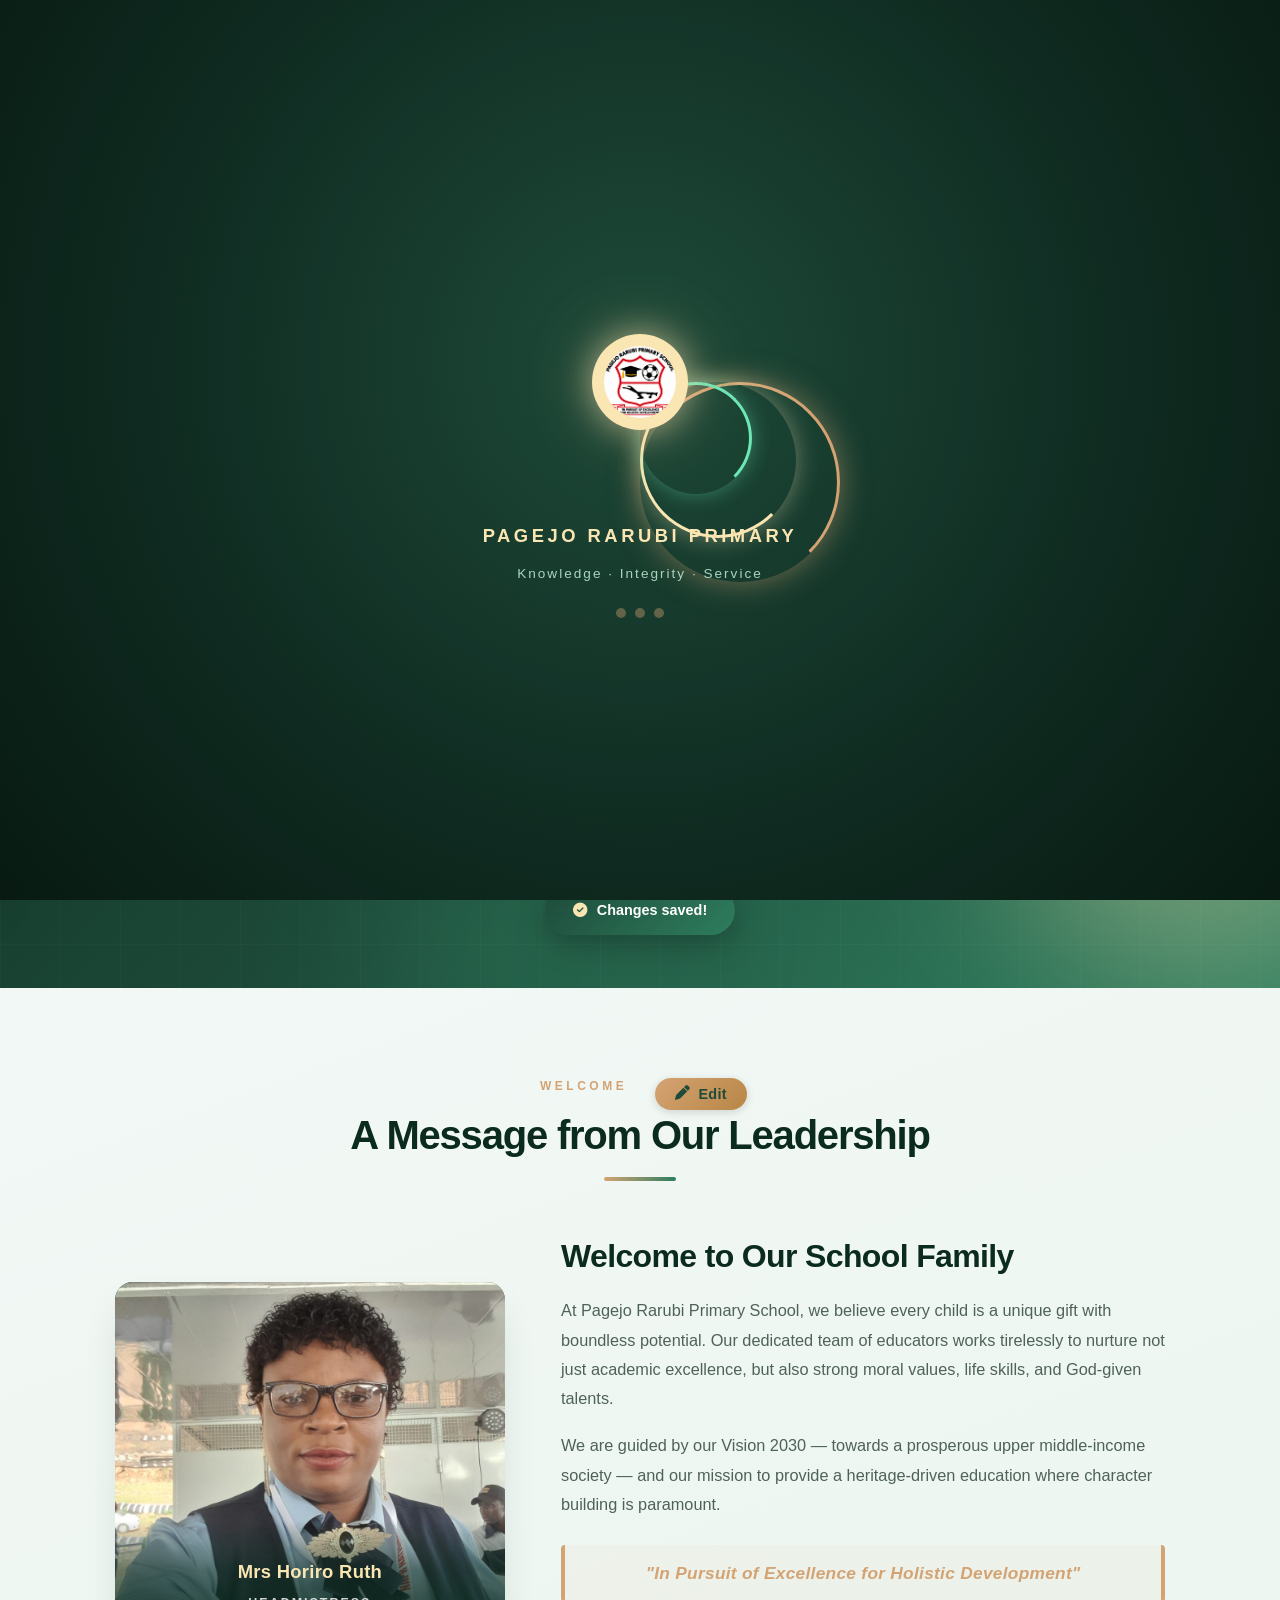
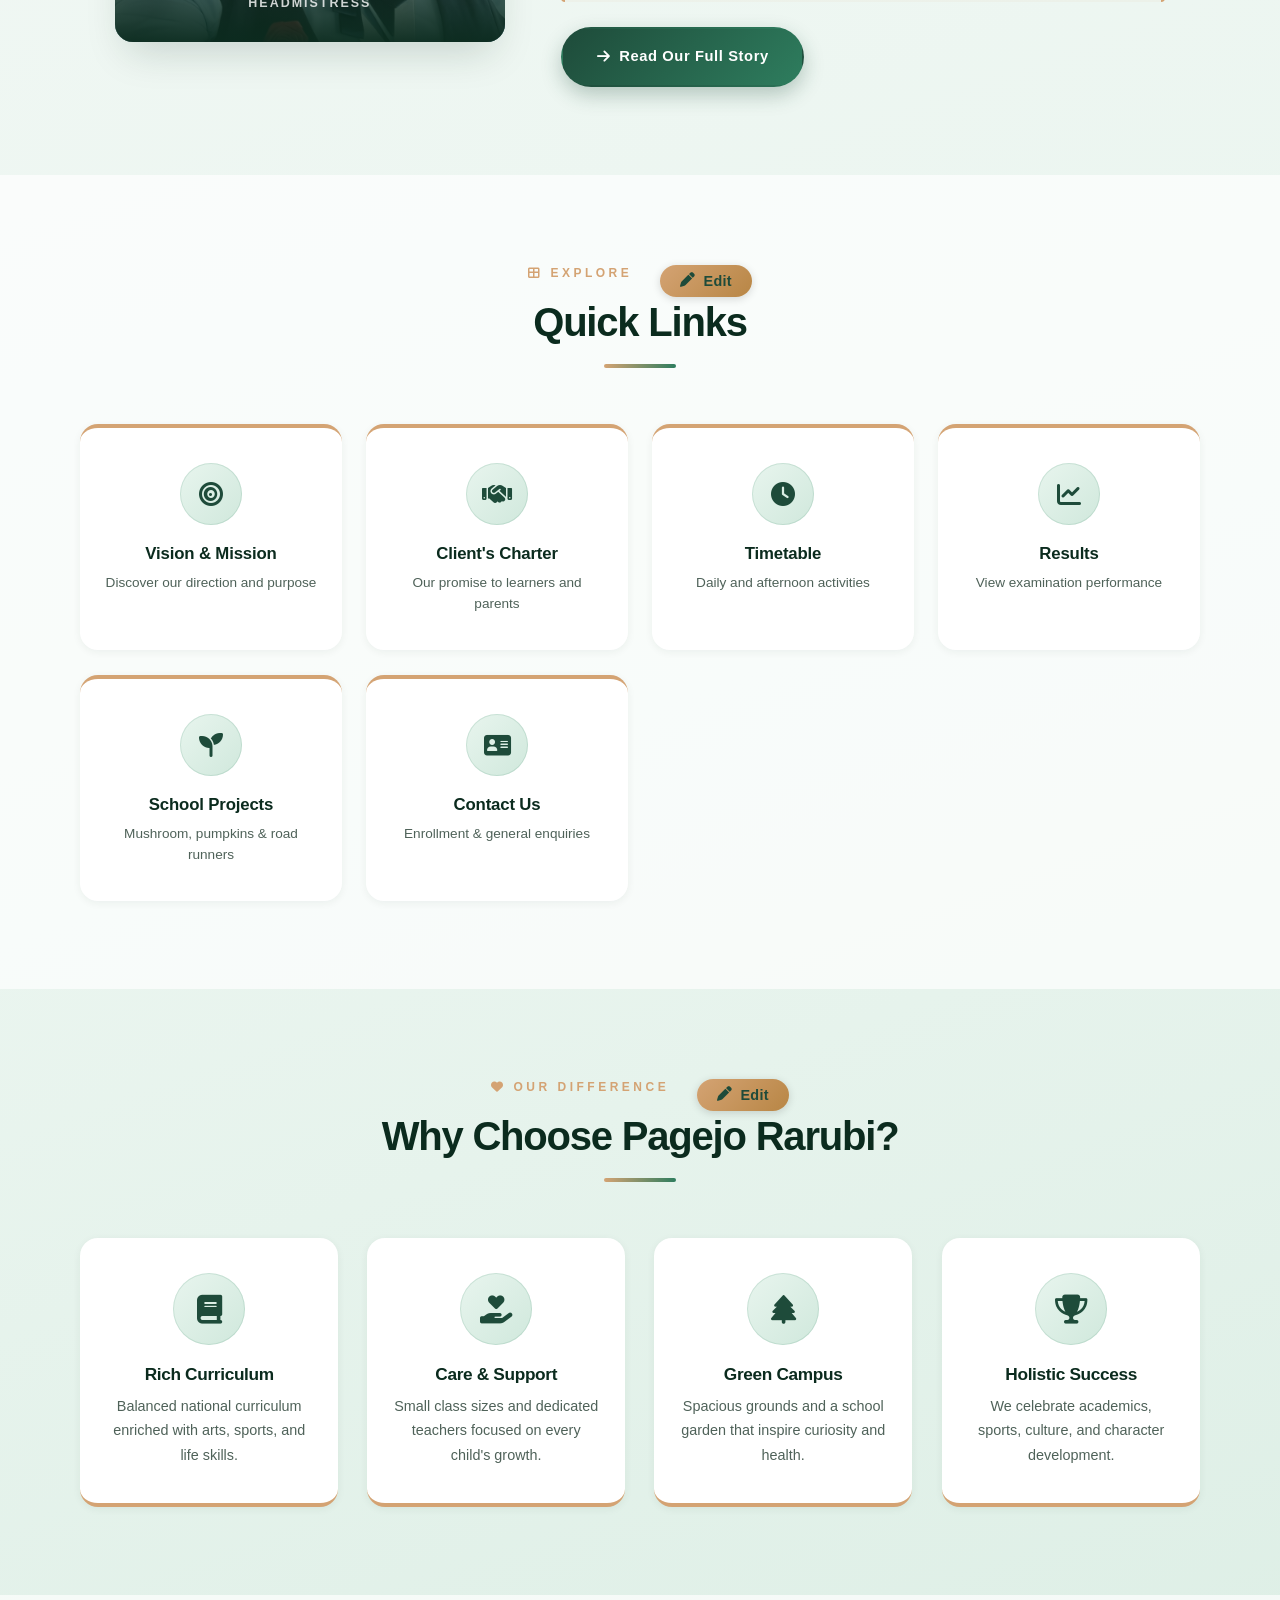
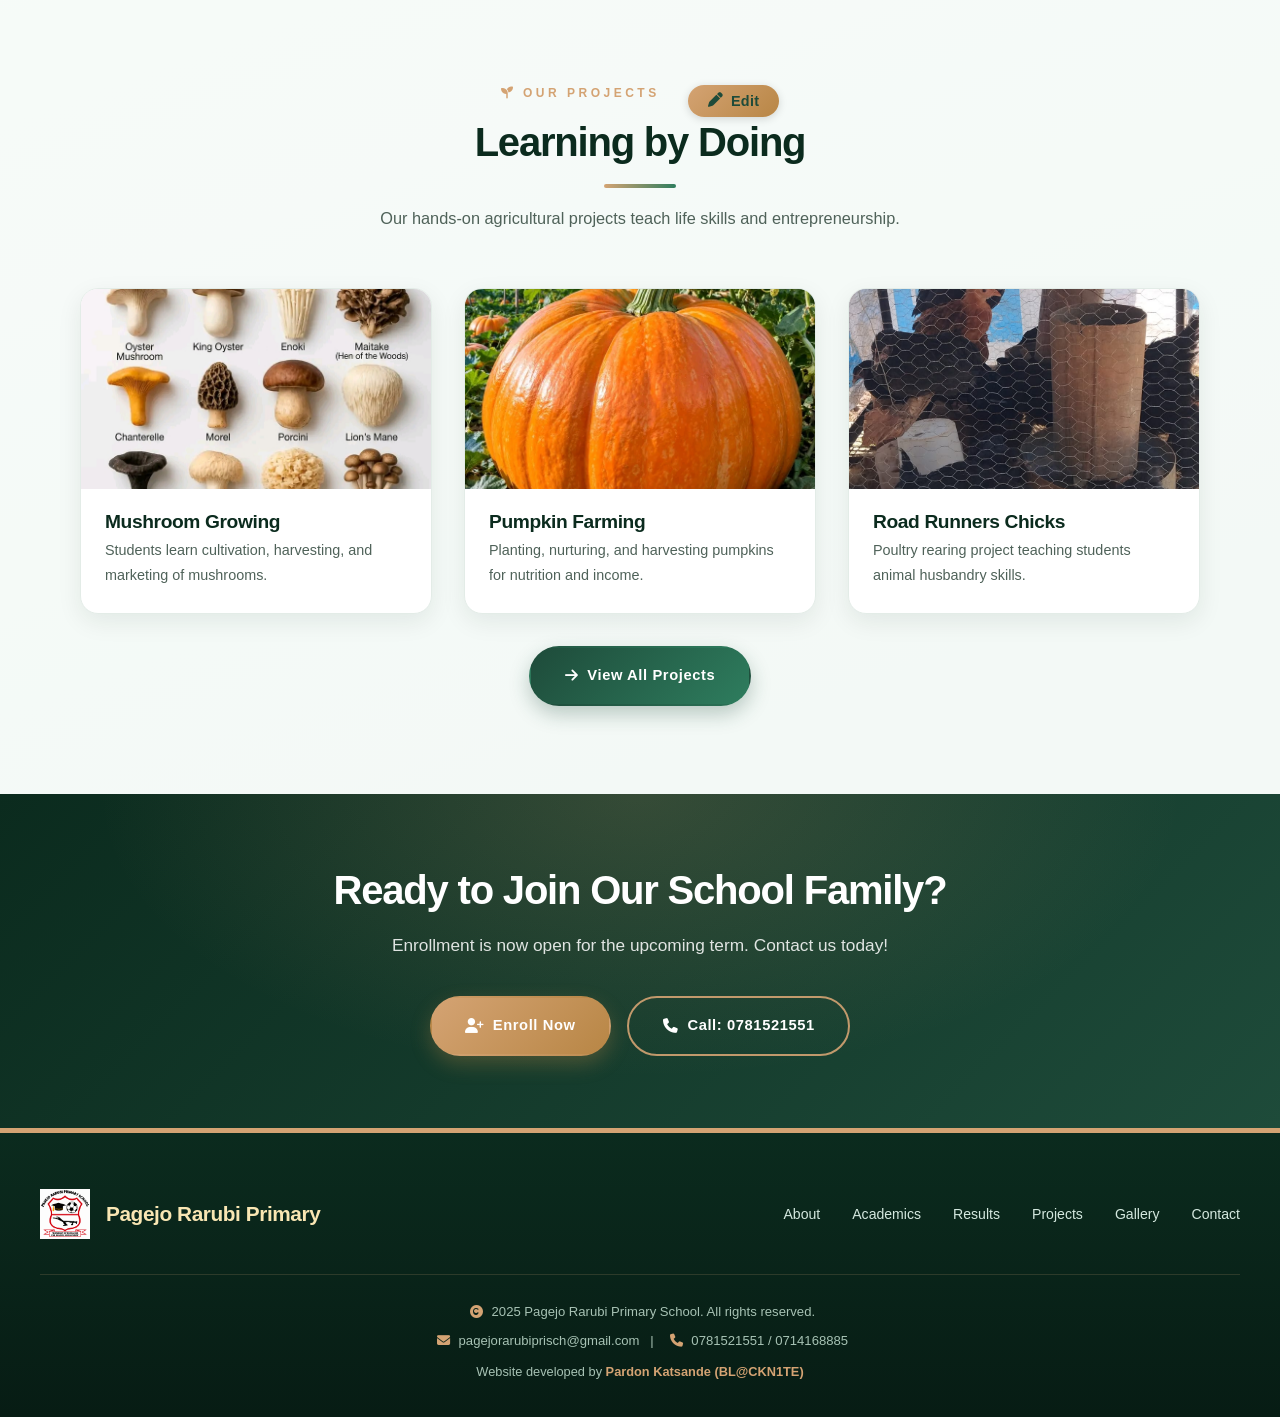
==== commit cc4de3fb: "Update index.html" ====
--- a/index.html
+++ b/index.html
@@ -13,106 +13,7 @@
   <link rel="stylesheet" href="css/drawer.css">
   <style>
     /* ============================================================
-       SCREEN SHAKE ANIMATION
-       ============================================================ */
-    @keyframes screenShake {
-      0% { transform: translate(0, 0) rotate(0deg); }
-      10% { transform: translate(-5px, 2px) rotate(-0.5deg); }
-      20% { transform: translate(4px, -3px) rotate(0.5deg); }
-      30% { transform: translate(-6px, 1px) rotate(-0.5deg); }
-      40% { transform: translate(5px, 3px) rotate(0.5deg); }
-      50% { transform: translate(-4px, -2px) rotate(-0.5deg); }
-      60% { transform: translate(6px, 2px) rotate(0.5deg); }
-      70% { transform: translate(-3px, -1px) rotate(-0.5deg); }
-      80% { transform: translate(4px, -2px) rotate(0.5deg); }
-      90% { transform: translate(-2px, 3px) rotate(-0.5deg); }
-      100% { transform: translate(0, 0) rotate(0deg); }
-    }
-    .shake-active body {
-      animation: screenShake 0.6s cubic-bezier(.36,.07,.19,.97) both;
-    }
-
-    /* ============================================================
-       WELCOME LOADER (7 seconds)
-       ============================================================ */
-    #welcomeLoader { position: fixed; inset: 0; z-index: 9999; display: flex; flex-direction: column; align-items: center; justify-content: center; background: radial-gradient(circle at 50% 40%, #1e4b3a 0%, #0f2a20 60%, #081a12 100%); transition: opacity 0.9s ease, visibility 0.9s ease; }
-    #welcomeLoader.hide { opacity: 0; visibility: hidden; pointer-events: none; }
-    .loader-logo-wrap { position: relative; width: 200px; height: 200px; display: flex; align-items: center; justify-content: center; margin-bottom: 8px; }
-    .loader-ring { position: absolute; top: 50%; left: 50%; border-radius: 50%; border: 3px solid transparent; box-sizing: border-box; }
-    .ring-1 { width: 200px; height: 200px; border-top-color: #d4a373; border-right-color: #d4a373; animation: spinCW 1.6s linear infinite; box-shadow: 0 0 30px rgba(212,163,115,0.5); }
-    .ring-2 { width: 156px; height: 156px; border-bottom-color: #f9e6b3; border-left-color: #f9e6b3; animation: spinCCW 2.1s linear infinite; box-shadow: 0 0 24px rgba(249,230,179,0.4); }
-    .ring-3 { width: 112px; height: 112px; border-top-color: #6ee7b7; border-right-color: #6ee7b7; animation: spinCW 2.8s linear infinite; box-shadow: 0 0 20px rgba(110,231,183,0.4); }
-    .loader-logo { position: relative; z-index: 2; width: 96px; height: 96px; border-radius: 50%; object-fit: contain; background: #f9e6b3; padding: 12px; box-shadow: 0 0 35px rgba(249,230,179,0.6), 0 0 70px rgba(212,163,115,0.3); animation: logoPulse 2s ease-in-out infinite; }
-    @keyframes logoPulse { 0%,100% { transform: scale(1); } 50% { transform: scale(1.07); } }
-    .loader-text { margin-top: 30px; font-family: 'Montserrat', sans-serif; font-weight: 800; font-size: 1.15rem; letter-spacing: 3.5px; text-transform: uppercase; color: #f9e6b3; opacity: 0; animation: fadeUp 0.9s ease 0.3s forwards; text-align: center; padding: 0 20px; }
-    .loader-sub { margin-top: 10px; font-family: 'Open Sans', sans-serif; font-size: 0.85rem; color: #a8d5c0; letter-spacing: 2px; opacity: 0; animation: fadeUp 0.9s ease 0.6s forwards; text-align: center; }
-    @keyframes fadeUp { from { opacity: 0; transform: translateY(14px); } to { opacity: 1; transform: translateY(0); } }
-    .loader-dots { margin-top: 22px; display: flex; gap: 9px; }
-    .loader-dots span { width: 10px; height: 10px; border-radius: 50%; background: #d4a373; opacity: 0.4; animation: dotPulse 1.2s ease-in-out infinite; }
-    .loader-dots span:nth-child(2) { animation-delay: 0.2s; } .loader-dots span:nth-child(3) { animation-delay: 0.4s; }
-    @keyframes dotPulse { 0%,100% { opacity: 0.3; transform: scale(0.85); } 50% { opacity: 1; transform: scale(1.2); } }
-    @keyframes spinCW { from { transform: translate(-50%,-50%) rotate(0deg); } to { transform: translate(-50%,-50%) rotate(360deg); } }
-    @keyframes spinCCW { from { transform: translate(-50%,-50%) rotate(0deg); } to { transform: translate(-50%,-50%) rotate(-360deg); } }
-    
-    @media (max-width: 480px) { 
-      .loader-logo-wrap { width: 150px; height: 150px; } 
-      .ring-1 { width: 150px; height: 150px; } 
-      .ring-2 { width: 116px; height: 116px; } 
-      .ring-3 { width: 84px; height: 84px; } 
-      .loader-logo { width: 72px; height: 72px; padding: 9px; } 
-      .loader-text { font-size: 0.95rem; letter-spacing: 2.5px; } 
-      .loader-sub { font-size: 0.72rem; letter-spacing: 1.2px; } 
-    }
-
-    /* ============================================================
-       HEADER LOGO — SPINNING RINGS DESIGN (Fixed Positioning)
-       ============================================================ */
-    .header-logo-wrap {
-      position: relative;
-      width: 70px;
-      height: 70px;
-      display: flex;
-      align-items: center;
-      justify-content: center;
-      flex-shrink: 0;
-    }
-    .header-ring {
-      position: absolute;
-      top: 50%;
-      left: 50%;
-      border-radius: 50%;
-      border: 2px solid transparent;
-      box-sizing: border-box;
-      transform: translate(-50%, -50%);
-    }
-    .header-ring.r1 {
-      width: 100%;
-      height: 100%;
-      border-top-color: var(--accent, #d4a373);
-      border-right-color: var(--accent, #d4a373);
-      animation: spinCW 3s linear infinite;
-    }
-    .header-ring.r2 {
-      width: 85%;
-      height: 85%;
-      border-bottom-color: var(--primary-light, #2e7d5e);
-      border-left-color: var(--primary-light, #2e7d5e);
-      animation: spinCCW 4s linear infinite;
-    }
-    .header-logo-img {
-      position: relative;
-      z-index: 2;
-      width: 54px;
-      height: 54px;
-      border-radius: 50%;
-      object-fit: contain;
-      background: #fff;
-      padding: 4px;
-      box-shadow: 0 2px 10px rgba(0,0,0,0.15);
-    }
-
-    /* ============================================================
-       HOMEPAGE ANIMATIONS & EDIT MODE
+       HOMEPAGE ANIMATIONS
        ============================================================ */
     .hero { position: relative; overflow: hidden; }
     .orb { position: absolute; border-radius: 50%; filter: blur(80px); opacity: 0.35; pointer-events: none; z-index: 0; animation: orbFloat 18s ease-in-out infinite; }
@@ -124,6 +25,7 @@
     .hero-badge { animation: badgeFloat 3s ease-in-out infinite, badgeFadeIn 0.8s ease 0.1s both; }
     @keyframes badgeFloat { 0%,100% { transform: translateY(0); } 50% { transform: translateY(-6px); } }
     @keyframes badgeFadeIn { from { opacity: 0; transform: translateY(-20px) scale(0.9); } to { opacity: 1; transform: translateY(0) scale(1); } }
+
     .hero h2 { min-height: 4.2em; display: flex; align-items: center; justify-content: center; flex-wrap: wrap; font-size: 3.5rem; line-height: 1.15; }
     .typing-text { display: inline-block; background: linear-gradient(120deg, #f9e6b3 0%, #d4a373 50%, #f9e6b3 100%); background-size: 200% 100%; -webkit-background-clip: text; background-clip: text; -webkit-text-fill-color: transparent; animation: shimmerText 3s ease-in-out infinite; word-break: break-word; }
     @keyframes shimmerText { 0%,100% { background-position: 0% 50%; } 50% { background-position: 100% 50%; } }
@@ -158,15 +60,112 @@
     @media (max-width: 768px) { .hero h2 { font-size: 2rem; min-height: 5em; } .typing-cursor { margin-left: 3px; } .orb-1 { width: 200px; height: 200px; } .orb-2 { width: 250px; height: 250px; } .orb-3 { width: 160px; height: 160px; } }
 
     /* ============================================================
-       EDIT MODE STYLES
+       HEADER LOGO — SPINNING RINGS DESIGN
        ============================================================ */
-    .edit-toggle-btn { background: linear-gradient(135deg,#d4a373,#b88645); color: #1e4b3a; border: none; border-radius: 30px; padding: 8px 20px; font-weight: 700; font-size: 0.9rem; cursor: pointer; transition: all 0.3s ease; display: inline-flex; align-items: center; gap: 8px; margin-left: 12px; box-shadow: 0 2px 8px rgba(0,0,0,0.15); vertical-align: middle; font-family: 'Montserrat', sans-serif; }
+    .header-logo-wrap {
+      position: relative;
+      width: 70px;
+      height: 70px;
+      display: flex;
+      align-items: center;
+      justify-content: center;
+      flex-shrink: 0;
+    }
+    .header-ring {
+      position: absolute;
+      top: 50%;
+      left: 50%;
+      border-radius: 50%;
+      border: 2px solid transparent;
+      box-sizing: border-box;
+    }
+    .header-ring.r1 {
+      width: 100%; height: 100%;
+      border-top-color: var(--accent);
+      border-right-color: var(--accent);
+      animation: spinCW 3s linear infinite;
+    }
+    .header-ring.r2 {
+      width: 85%; height: 85%;
+      border-bottom-color: var(--primary-light);
+      border-left-color: var(--primary-light);
+      animation: spinCCW 4s linear infinite;
+    }
+    .header-logo-img {
+      position: relative;
+      z-index: 2;
+      width: 54px;
+      height: 54px;
+      border-radius: 50%;
+      object-fit: contain;
+      background: #fff;
+      padding: 4px;
+      box-shadow: 0 2px 10px rgba(0,0,0,0.15);
+    }
+    @keyframes spinCW { from { transform: translate(-50%, -50%) rotate(0deg); } to { transform: translate(-50%, -50%) rotate(360deg); } }
+    @keyframes spinCCW { from { transform: translate(-50%, -50%) rotate(0deg); } to { transform: translate(-50%, -50%) rotate(-360deg); } }
+
+    /* ============================================================
+       WELCOME LOADER (7 seconds)
+       ============================================================ */
+    #welcomeLoader { position: fixed; inset: 0; z-index: 9999; display: flex; flex-direction: column; align-items: center; justify-content: center; background: radial-gradient(circle at 50% 40%, #1e4b3a 0%, #0f2a20 60%, #081a12 100%); transition: opacity 0.9s ease, visibility 0.9s ease; }
+    #welcomeLoader.hide { opacity: 0; visibility: hidden; pointer-events: none; }
+    .loader-logo-wrap { position: relative; width: 200px; height: 200px; display: flex; align-items: center; justify-content: center; margin-bottom: 8px; }
+    .loader-ring { position: absolute; top: 50%; left: 50%; border-radius: 50%; border: 3px solid transparent; box-sizing: border-box; }
+    .ring-1 { width: 200px; height: 200px; border-top-color: #d4a373; border-right-color: #d4a373; animation: spinCW 1.6s linear infinite; box-shadow: 0 0 30px rgba(212,163,115,0.5); }
+    .ring-2 { width: 156px; height: 156px; border-bottom-color: #f9e6b3; border-left-color: #f9e6b3; animation: spinCCW 2.1s linear infinite; box-shadow: 0 0 24px rgba(249,230,179,0.4); }
+    .ring-3 { width: 112px; height: 112px; border-top-color: #6ee7b7; border-right-color: #6ee7b7; animation: spinCW 2.8s linear infinite; box-shadow: 0 0 20px rgba(110,231,183,0.4); }
+    .loader-logo { position: relative; z-index: 2; width: 96px; height: 96px; border-radius: 50%; object-fit: contain; background: #f9e6b3; padding: 12px; box-shadow: 0 0 35px rgba(249,230,179,0.6), 0 0 70px rgba(212,163,115,0.3); animation: logoPulse 2s ease-in-out infinite; }
+    @keyframes logoPulse { 0%,100% { transform: scale(1); } 50% { transform: scale(1.07); } }
+    .loader-text { margin-top: 30px; font-family: 'Montserrat', sans-serif; font-weight: 800; font-size: 1.15rem; letter-spacing: 3.5px; text-transform: uppercase; color: #f9e6b3; opacity: 0; animation: fadeUp 0.9s ease 0.3s forwards; text-align: center; padding: 0 20px; }
+    .loader-sub { margin-top: 10px; font-family: 'Open Sans', sans-serif; font-size: 0.85rem; color: #a8d5c0; letter-spacing: 2px; opacity: 0; animation: fadeUp 0.9s ease 0.6s forwards; text-align: center; }
+    @keyframes fadeUp { from { opacity: 0; transform: translateY(14px); } to { opacity: 1; transform: translateY(0); } }
+    .loader-dots { margin-top: 22px; display: flex; gap: 9px; }
+    .loader-dots span { width: 10px; height: 10px; border-radius: 50%; background: #d4a373; opacity: 0.4; animation: dotPulse 1.2s ease-in-out infinite; }
+    .loader-dots span:nth-child(2) { animation-delay: 0.2s; } .loader-dots span:nth-child(3) { animation-delay: 0.4s; }
+    @keyframes dotPulse { 0%,100% { opacity: 0.3; transform: scale(0.85); } 50% { opacity: 1; transform: scale(1.2); } }
+    @media (max-width: 480px) { .loader-logo-wrap { width: 150px; height: 150px; } .ring-1 { width: 150px; height: 150px; } .ring-2 { width: 116px; height: 116px; } .ring-3 { width: 84px; height: 84px; } .loader-logo { width: 72px; height: 72px; padding: 9px; } .loader-text { font-size: 0.95rem; letter-spacing: 2.5px; } .loader-sub { font-size: 0.72rem; letter-spacing: 1.2px; } }
+
+    /* ============================================================
+       EDIT MODE STYLES (Fixing visibility)
+       ============================================================ */
+    .edit-toggle-btn { background: linear-gradient(135deg,#d4a373,#b88645); color: #1e4b3a; border: none; border-radius: 30px; padding: 8px 20px; font-weight: 700; font-size: 0.9rem; cursor: pointer; transition: all 0.3s ease; display: inline-flex; align-items: center; gap: 8px; margin-left: 12px; box-shadow: 0 2px 8px rgba(0,0,0,0.15); vertical-align: middle; font-family: 'Montserrat', sans-serif; z-index: 10; position: relative; }
     .edit-toggle-btn:hover { background: linear-gradient(135deg,#c49a6c,#a8783d); transform: translateY(-1px); box-shadow: 0 4px 12px rgba(0,0,0,0.2); }
     .edit-toggle-btn.is-saving { background: linear-gradient(135deg,#1e4b3a,#2e7d5e); color: #fff; }
     .section-header .header-actions { display: flex; align-items: center; flex-wrap: wrap; gap: 8px; justify-content: center; }
-    [contenteditable="true"] { outline: 2px dashed rgba(212,163,115,0.6); outline-offset: 2px; background: rgba(255,255,255,0.5); border-radius: 4px; transition: outline 0.2s; min-width: 20px; display: inline-block; padding: 1px 3px; }
-    [contenteditable="true"]:hover { outline: 2px dashed #d4a373; background: rgba(255,255,255,0.75); }
-    [contenteditable="true"]:focus { outline: 2px solid #1e4b3a; background: #fff; box-shadow: 0 0 0 3px rgba(30,75,58,0.15); }
+    
+    /* Force high-contrast text during editing so it's not a blank box */
+    [contenteditable="true"] {
+      outline: 2px dashed rgba(212,163,115,0.8);
+      outline-offset: 2px;
+      background: rgba(255, 255, 255, 0.95) !important;
+      color: #0b2b1e !important;
+      border-radius: 4px;
+      transition: outline 0.2s;
+      min-width: 20px;
+      display: inline-block;
+      padding: 4px 8px;
+      box-shadow: 0 4px 12px rgba(0,0,0,0.15);
+      z-index: 10;
+      position: relative;
+      font-weight: 600;
+    }
+    [contenteditable="true"]:hover {
+      outline: 2px dashed #d4a373;
+      background: #fff !important;
+    }
+    [contenteditable="true"]:focus {
+      outline: 2px solid #1e4b3a;
+      background: #fff !important;
+      box-shadow: 0 0 0 4px rgba(30,75,58,0.2);
+    }
+    /* Specifically for hero subtitle text */
+    .hero p[contenteditable="true"] {
+      color: #0b2b1e !important;
+      background: rgba(255, 255, 255, 0.95) !important;
+      font-size: 1.1rem;
+    }
+
     .edit-save-banner { position: fixed; bottom: 24px; left: 50%; transform: translateX(-50%) translateY(120%); background: linear-gradient(135deg,#1e4b3a,#2e7d5e); color: #fff; padding: 12px 28px; border-radius: 50px; font-weight: 700; font-size: 0.9rem; box-shadow: 0 10px 30px rgba(0,0,0,0.25); z-index: 9998; transition: transform 0.4s cubic-bezier(0.34,1.56,0.64,1); display: inline-flex; align-items: center; gap: 10px; font-family: 'Montserrat', sans-serif; pointer-events: none; }
     .edit-save-banner.show { transform: translateX(-50%) translateY(0); }
     .edit-save-banner i { color: #f9e6b3; }
@@ -210,7 +209,7 @@
     <div class="header-badge"><i class="fas fa-calendar-alt"></i> Est. 1998</div>
   </header>
 
-  <!-- NAVIGATION -->
+  <!-- NAV -->
   <nav class="navbar">
     <a href="index.html" class="active"><i class="fas fa-home"></i> Home</a>
     <a href="about.html"><i class="fas fa-users"></i> About Us</a>
@@ -384,38 +383,27 @@
   <script src="js/drawer.js"></script>
   <script src="js/script.js"></script>
 
-  <!-- Loader Timer & Screen Shake Logic -->
+  <!-- Loader Timer Script (Standalone) -->
   <script>
     (function() {
       const loader = document.getElementById('welcomeLoader');
       const LOADER_MS = 7000;
-      let hideTimer;
-
-      // Trigger screen shake midway through loading
-      setTimeout(() => {
-        document.body.classList.add('shake-active');
-        // Remove the class after the animation finishes (0.6s)
-        setTimeout(() => document.body.classList.remove('shake-active'), 650);
-      }, 3500);
-
       function hideLoader() {
         if (loader && !loader.classList.contains('hide')) {
           loader.classList.add('hide');
           setTimeout(() => { loader.style.display = 'none'; }, 950);
         }
       }
-
       let shown = false;
       try { shown = sessionStorage.getItem('pagejo_loader_shown') === '1'; } catch (e) {}
-      
       if (shown) {
         if (loader) loader.style.display = 'none';
       } else {
-        hideTimer = setTimeout(hideLoader, LOADER_MS);
-        setTimeout(hideLoader, LOADER_MS + 2000); // safety net
+        setTimeout(hideLoader, LOADER_MS);
+        setTimeout(hideLoader, LOADER_MS + 2000);
         try { sessionStorage.setItem('pagejo_loader_shown', '1'); } catch (e) {}
       }
     })();
   </script>
 </body>
-          </html>
+</html>
